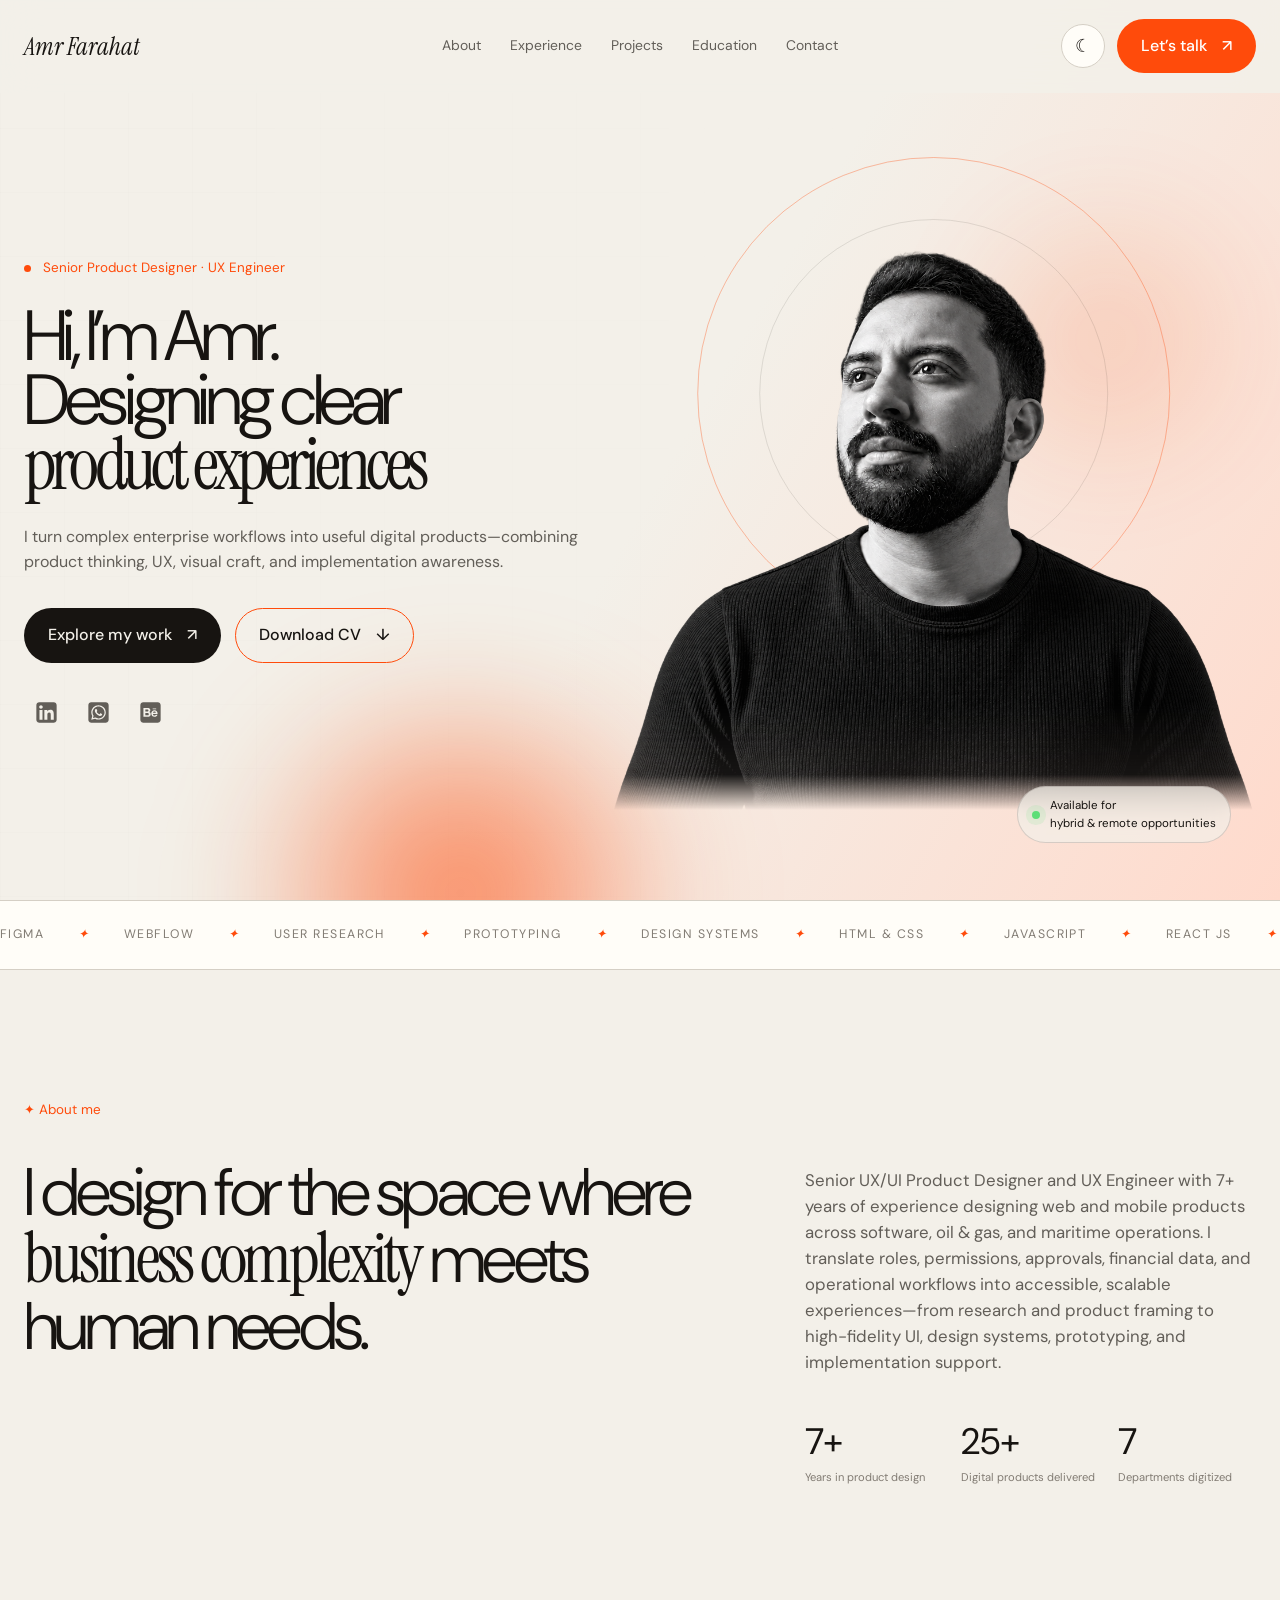
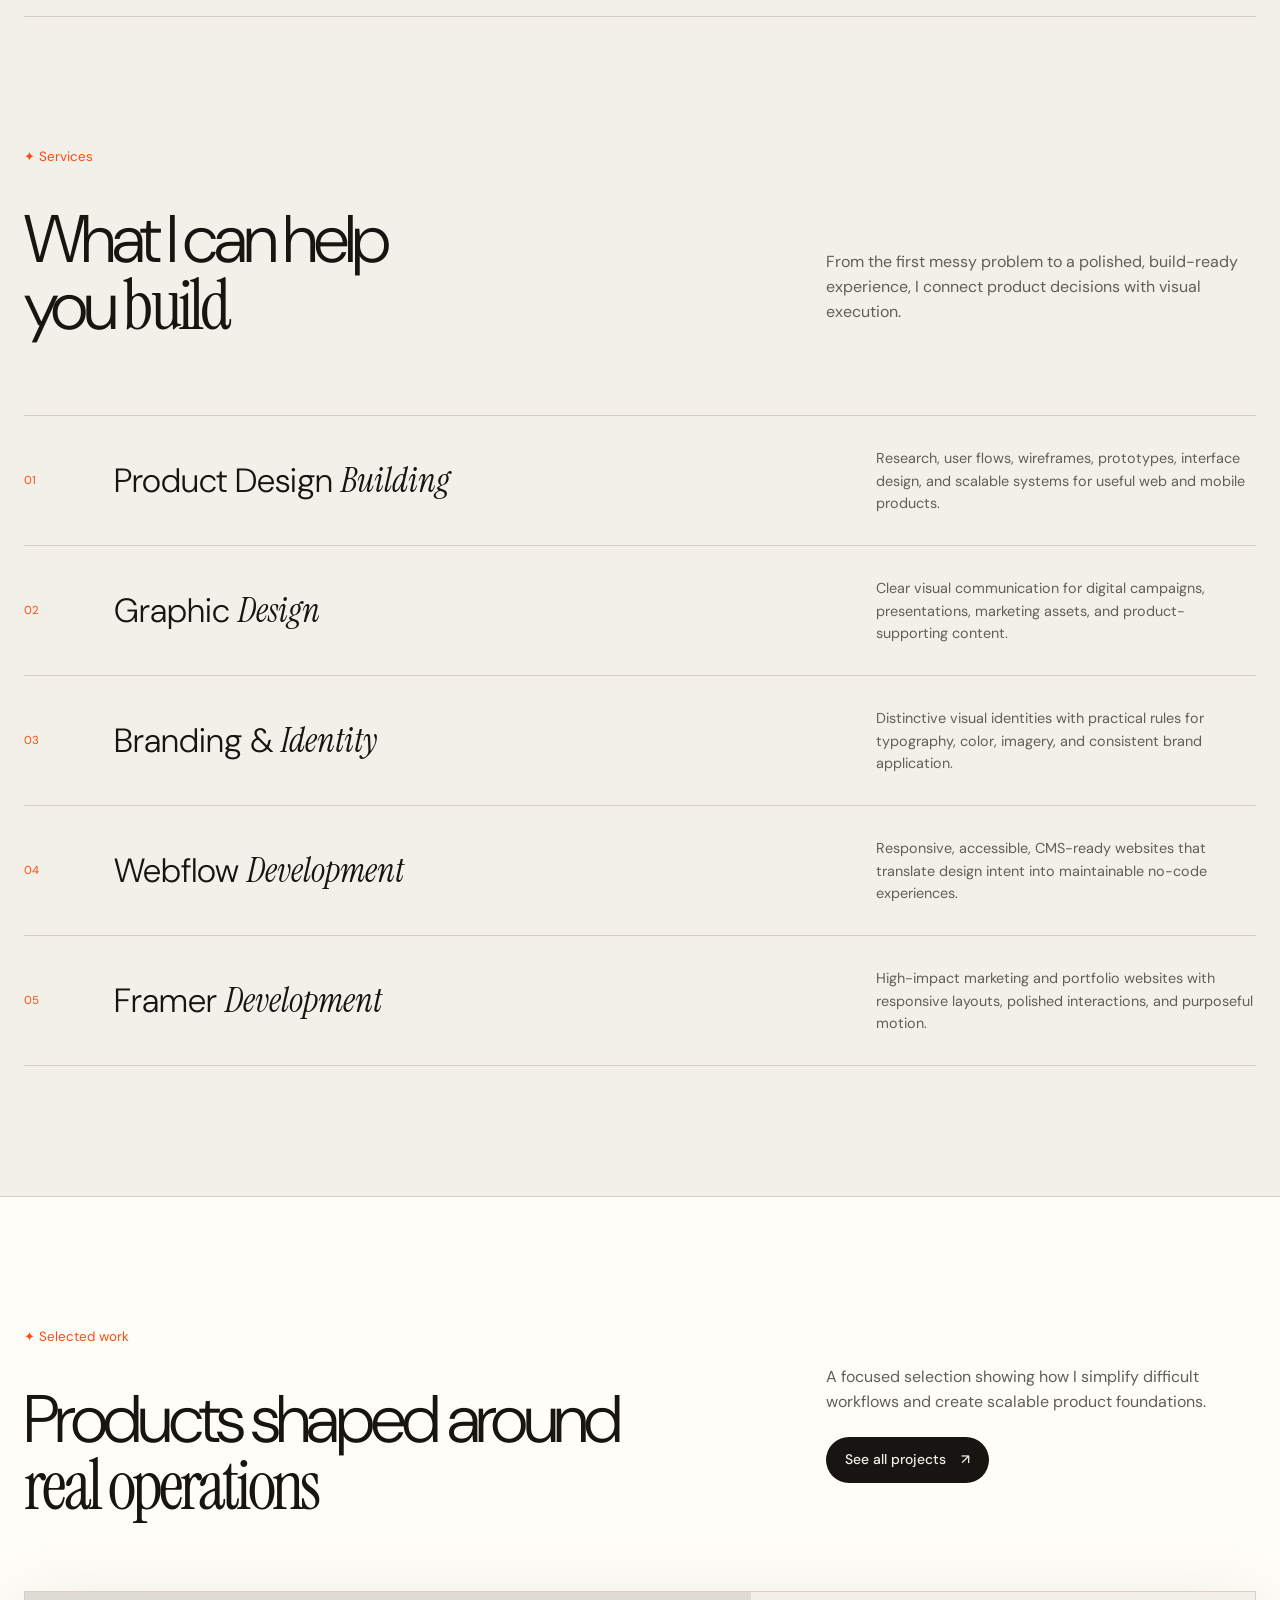
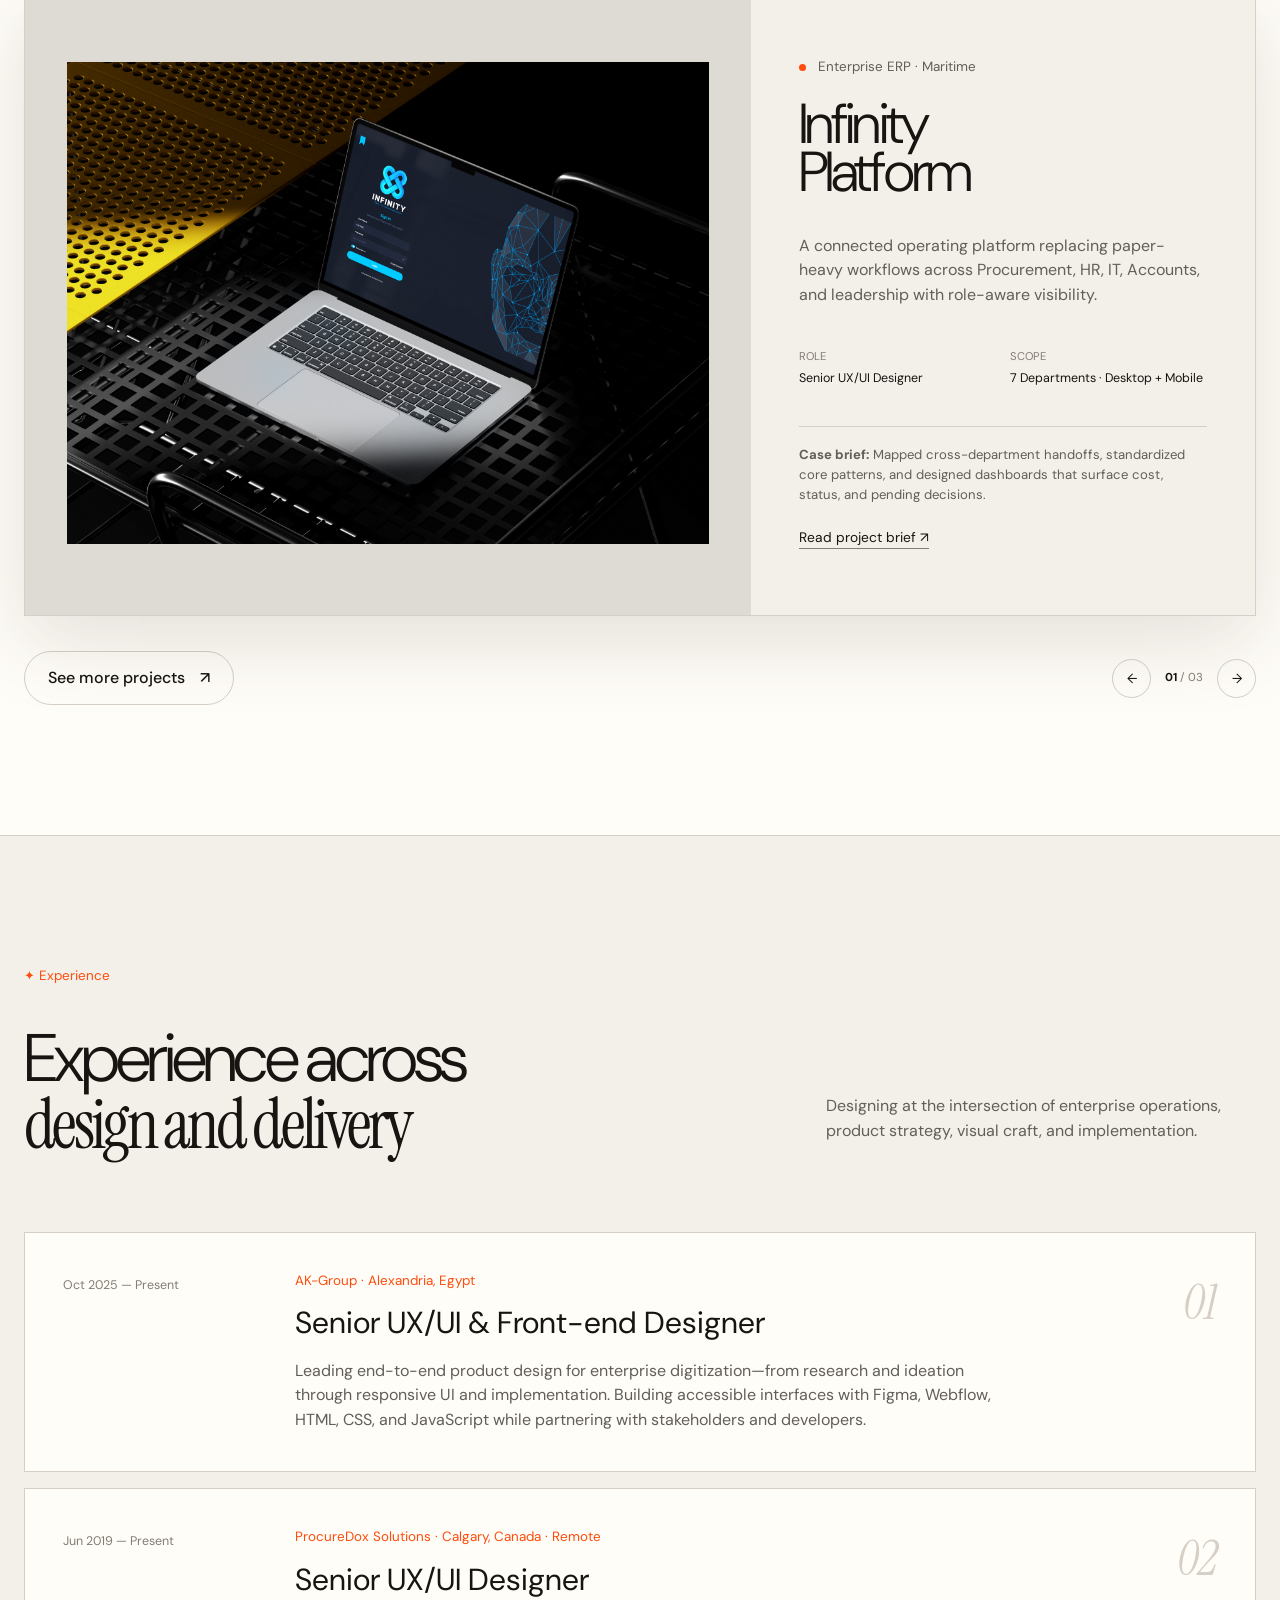
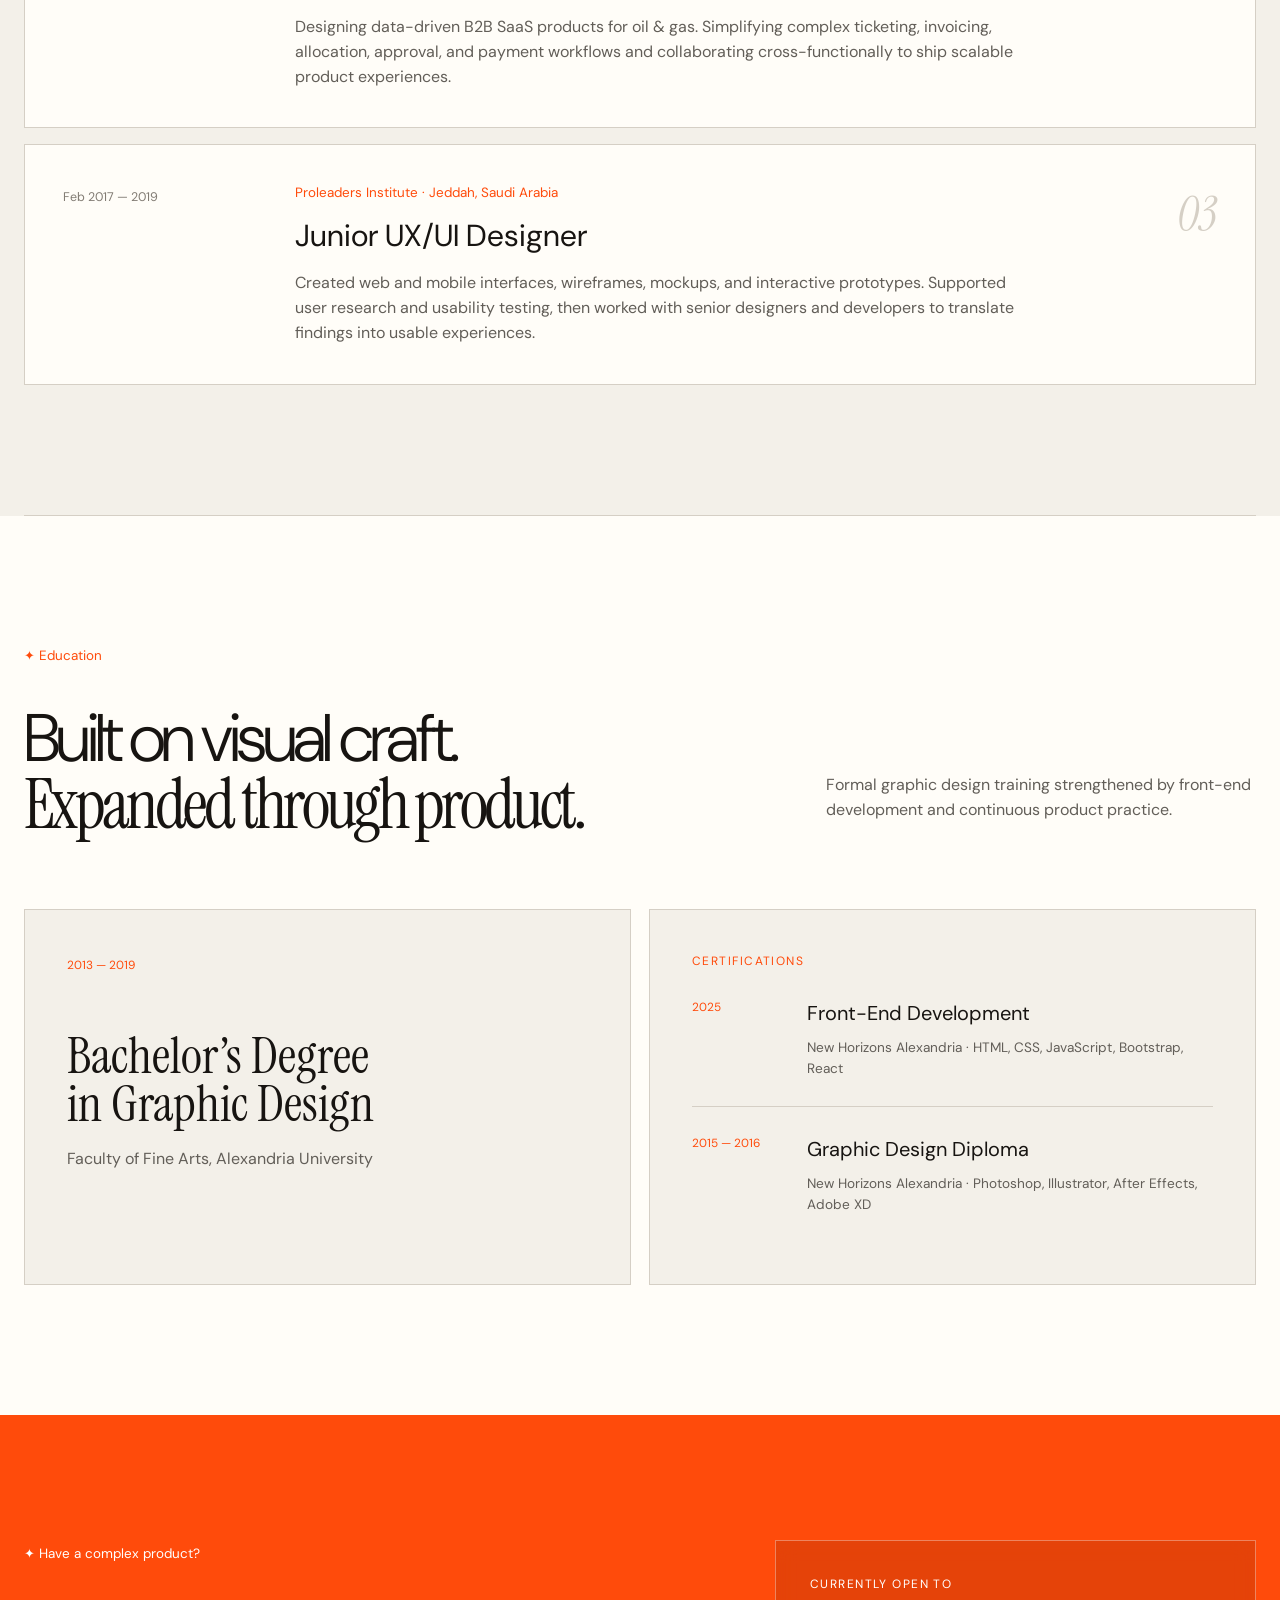
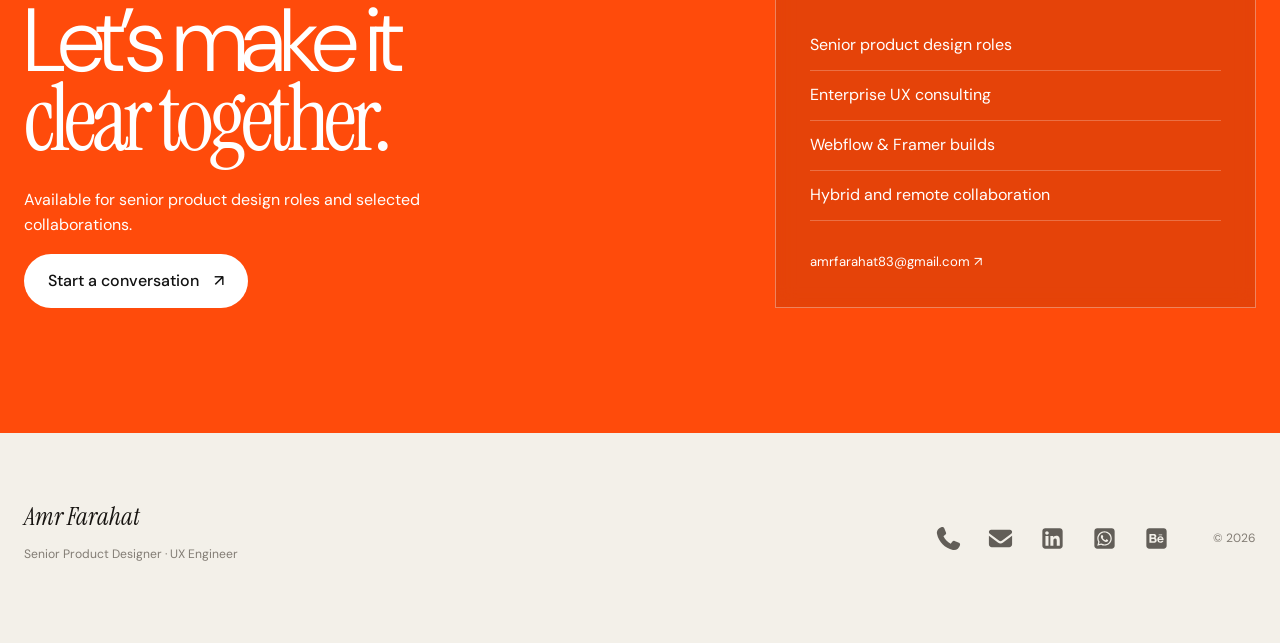
==== index.html @ 9adc4965 "Initial commit" ====
<!doctype html>
<html lang="en" data-theme="dark">
  <head>
    <meta charset="utf-8" />
    <meta name="viewport" content="width=device-width,initial-scale=1" />
    <meta
      name="description"
      content="Amr Farahat — Senior Product Designer and UX Engineer creating clear, scalable enterprise products."
    />
    <meta name="theme-color" content="#070707" />
    <title>Amr Farahat — Senior Product Designer</title>
    <link rel="preconnect" href="https://fonts.googleapis.com" />
    <link rel="preconnect" href="https://fonts.gstatic.com" crossorigin />
    <link
      href="https://fonts.googleapis.com/css2?family=DM+Sans:wght@300;400;500;600&family=Instrument+Serif:ital@0;1&display=swap"
      rel="stylesheet"
    />
    <link
      rel="icon"
      type="image/svg+xml"
      href="data:image/svg+xml,%3Csvg xmlns='http://www.w3.org/2000/svg' viewBox='0 0 64 64'%3E%3Crect width='64' height='64' rx='32' fill='%23ff4b0b'/%3E%3Cpath d='M17 44 28 18h8l11 26h-8l-2-6H27l-2 6Zm12-12h6l-3-8Z' fill='white'/%3E%3C/svg%3E"
    />
    <link rel="stylesheet" href="styles.css" />
    <link rel="stylesheet" href="refinements.css" />
    <script>
      try {
        const t = localStorage.getItem("theme");
        if (t) document.documentElement.dataset.theme = t;
        else if (matchMedia("(prefers-color-scheme: light)").matches)
          document.documentElement.dataset.theme = "light";
      } catch (e) {}
    </script>
    <script src="script.js" defer></script>
  </head>
  <body>
    <a class="skip" href="#main">Skip to content</a>
    <div class="loader" aria-hidden="true"><span>AF</span></div>
    <header class="site-header" data-header>
      <div class="wrap header-inner">
        <a class="wordmark" href="#top" aria-label="Amr Farahat, home"
          >Amr Farahat</a
        >
        <button
          class="menu"
          type="button"
          aria-expanded="false"
          aria-controls="nav"
          data-menu
        >
          Menu
        </button>
        <nav id="nav" class="nav" aria-label="Main navigation">
          <a href="#about">About</a><a href="#experience">Experience</a
          ><a href="#work">Projects</a><a href="#education">Education</a
          ><a href="#contact">Contact</a>
        </nav>
        <div class="header-actions">
          <button
            class="theme-toggle"
            type="button"
            data-theme-toggle
            aria-label="Switch theme"
          >
            <span aria-hidden="true">☼</span></button
          ><a
            class="pill orange header-cta"
            href="mailto:amrfarahat83@gmail.com"
            >Let’s talk <span>↗</span></a
          >
        </div>
      </div>
    </header>
    <main id="main">
      <section class="hero hero-full" id="top">
        <div class="hero-background" aria-hidden="true">
          <span class="orb orb-one"></span><span class="orb orb-two"></span
          ><span class="hero-grid"></span>
        </div>
        <div class="wrap hero-layout">
          <div class="hero-copy reveal" data-hero-copy>
            <p class="label"><i></i> Senior Product Designer · UX Engineer</p>
            <h1>
              Hi, I’m Amr.<br />Designing clear<br /><em
                >product experiences</em
              >
            </h1>
            <p class="intro">
              I turn complex enterprise workflows into useful digital
              products—combining product thinking, UX, visual craft, and
              implementation awareness.
            </p>
            <div class="actions">
              <a class="pill light" href="#work"
                >Explore my work <span>↗</span></a
              ><a class="pill outline" href="assets/Amr-Farahat-CV.pdf" download
                >Download CV <span>↓</span></a
              >
            </div>
            <div class="hero-socials" aria-label="Social links">
              <a
                class="social-link"
                href="https://www.linkedin.com/in/amrfarahatelsheshiny/"
                target="_blank"
                rel="noopener noreferrer"
                aria-label="LinkedIn"
                ><svg
                  class="social-icon"
                  viewBox="0 0 640 640"
                  fill="currentColor"
                  aria-hidden="true"
                  focusable="false"
                >
                  <path
                    d="M160 96C124.7 96 96 124.7 96 160L96 480C96 515.3 124.7 544 160 544L480 544C515.3 544 544 515.3 544 480L544 160C544 124.7 515.3 96 480 96L160 96zM165 266.2L231.5 266.2L231.5 480L165 480L165 266.2zM236.7 198.5C236.7 219.8 219.5 237 198.2 237C176.9 237 159.7 219.8 159.7 198.5C159.7 177.2 176.9 160 198.2 160C219.5 160 236.7 177.2 236.7 198.5zM413.9 480L413.9 376C413.9 351.2 413.4 319.3 379.4 319.3C344.8 319.3 339.5 346.3 339.5 374.2L339.5 480L273.1 480L273.1 266.2L336.8 266.2L336.8 295.4L337.7 295.4C346.6 278.6 368.3 260.9 400.6 260.9C467.8 260.9 480.3 305.2 480.3 362.8L480.3 480L413.9 480z"
                  /></svg></a
              ><a
                class="social-link"
                href="https://wa.me/201007048924"
                target="_blank"
                rel="noopener noreferrer"
                aria-label="WhatsApp"
                ><svg
                  class="social-icon"
                  viewBox="0 0 640 640"
                  fill="currentColor"
                  aria-hidden="true"
                  focusable="false"
                >
                  <path
                    d="M188.1 318.6C188.1 343.5 195.1 367.8 208.3 388.7L211.4 393.7L198.1 442.3L248 429.2L252.8 432.1C273 444.1 296.2 450.5 319.9 450.5L320 450.5C392.6 450.5 453.3 391.4 453.3 318.7C453.3 283.5 438.1 250.4 413.2 225.5C388.2 200.5 355.2 186.8 320 186.8C247.3 186.8 188.2 245.9 188.1 318.6zM370.8 394C358.2 395.9 348.4 394.9 323.3 384.1C286.5 368.2 261.5 332.6 256.4 325.4C256 324.8 255.7 324.5 255.6 324.3C253.6 321.7 239.4 302.8 239.4 283.3C239.4 264.9 248.4 255.4 252.6 251C252.9 250.7 253.1 250.5 253.3 250.2C256.9 246.2 261.2 245.2 263.9 245.2C266.5 245.2 269.2 245.2 271.5 245.3L272.3 245.3C274.6 245.3 277.5 245.3 280.4 252.1C281.6 255 283.4 259.4 285.3 263.9C288.6 271.9 292 280.2 292.6 281.5C293.6 283.5 294.3 285.8 292.9 288.4C289.5 295.2 286 298.8 283.6 301.4C280.5 304.6 279.1 306.1 281.3 310C296.6 336.3 311.9 345.4 335.2 357.1C339.2 359.1 341.5 358.8 343.8 356.1C346.1 353.5 353.7 344.5 356.3 340.6C358.9 336.6 361.6 337.3 365.2 338.6C368.8 339.9 388.3 349.5 392.3 351.5C393.1 351.9 393.8 352.2 394.4 352.5C397.2 353.9 399.1 354.8 399.9 356.1C400.8 358 400.8 366 397.5 375.2C394.2 384.5 378.4 392.9 370.8 394zM544 160C544 124.7 515.3 96 480 96L160 96C124.7 96 96 124.7 96 160L96 480C96 515.3 124.7 544 160 544L480 544C515.3 544 544 515.3 544 480L544 160zM244.1 457.9L160 480L182.5 397.8C168.6 373.8 161.3 346.5 161.3 318.5C161.4 231.1 232.5 160 319.9 160C362.3 160 402.1 176.5 432.1 206.5C462 236.5 480 276.3 480 318.7C480 406.1 407.3 477.2 319.9 477.2C293.3 477.2 267.2 470.5 244.1 457.9z"
                  /></svg></a
              ><a
                class="social-link"
                href="https://www.behance.net/Amr_farahat"
                target="_blank"
                rel="noopener noreferrer"
                aria-label="Behance"
                ><svg
                  class="social-icon"
                  viewBox="0 0 640 640"
                  fill="currentColor"
                  aria-hidden="true"
                  focusable="false"
                >
                  <path
                    d="M251.3 382.4C268.5 382.4 282.5 376.3 282.5 357C282.5 337.3 270.8 329.6 252.2 329.5L206.2 329.5L206.2 382.4L251.3 382.4zM245.9 252.8L206.3 252.8L206.3 297.6L249 297.6C264.1 297.6 274.8 291 274.8 274.7C274.8 257 261.1 252.8 245.9 252.8zM375.4 327.6L437.6 327.6C435.9 309.1 426.3 297.9 407.1 297.9C388.8 297.9 376.6 309.3 375.4 327.6zM480 96L160 96C124.7 96 96 124.7 96 160L96 480C96 515.3 124.7 544 160 544L480 544C515.3 544 544 515.3 544 480L544 160C544 124.7 515.3 96 480 96zM445.5 249L367.7 249L367.7 230.1L445.5 230.1L445.5 249zM289.7 307.7C313.3 314.4 324.7 335.2 324.7 359.3C324.7 398.3 292 415 257.1 415.2L164 415.2L164 223.2L254.5 223.2C287.4 223.2 315.9 232.5 315.9 270.7C315.9 290 306.9 299.5 289.7 307.7zM408.4 269.1C451.9 269.1 476 303.4 476 344.5C476 346.1 475.9 347.8 475.8 349.5C475.8 350.3 475.7 351 475.7 351.7L375.5 351.7C375.5 373.9 387.2 387 409.6 387C421.2 387 436.1 380.8 439.8 368.9L473.5 368.9C463.1 400.8 441.6 415.7 408.4 415.7C364.6 415.7 337.3 386 337.3 342.7C337.3 300.9 366 269.1 408.4 269.1z"
                  /></svg
              ></a>
            </div>
          </div>
          <div class="portrait reveal" data-hero-portrait>
            <span class="portrait-ring" aria-hidden="true"></span
            ><img
              src="assets/amr-hero-cutout.png"
              alt="Amr Farahat, Senior Product Designer"
            />
            <div class="availability">
              <i></i
              ><span>Available for<br />hybrid &amp; remote opportunities</span>
            </div>
          </div>
        </div>
      </section>
      <div class="marquee" aria-label="Selected skills and tools">
        <div class="marquee-track">
          <span class="marquee-group"
            >Figma <i>✦</i> Webflow <i>✦</i> User Research <i>✦</i> Prototyping
            <i>✦</i> Design Systems <i>✦</i> HTML &amp; CSS <i>✦</i> JavaScript
            <i>✦</i> React JS <i>✦</i> Accessibility <i>✦</i></span
          >
          <span class="marquee-group" aria-hidden="true"
            >Figma <i>✦</i> Webflow <i>✦</i> User Research <i>✦</i> Prototyping
            <i>✦</i> Design Systems <i>✦</i> HTML &amp; CSS <i>✦</i> JavaScript
            <i>✦</i> React <i>✦</i> Accessibility <i>✦</i></span
          >
          <span class="marquee-group" aria-hidden="true"
            >bootstrap <i>✦</i> Framer <i>✦</i> Photoshop <i>✦</i> Adobe XD
            <i>✦</i> Branding <i>✦</i> Social Media &amp; After Effects
            <i>✦</i></span
          >
        </div>
      </div>
      <section class="about wrap section" id="about">
        <p class="section-tag">✦ About me</p>
        <div class="about-grid reveal">
          <h2>
            I design for the space where <em>business complexity</em> meets
            human needs.
          </h2>
          <div class="about-body">
            <p>
              Senior UX/UI Product Designer and UX Engineer with 7+ years of
              experience designing web and mobile products across software, oil
              &amp; gas, and maritime operations. I translate roles,
              permissions, approvals, financial data, and operational workflows
              into accessible, scalable experiences—from research and product
              framing to high-fidelity UI, design systems, prototyping, and
              implementation support.
            </p>
            <div class="metrics" data-counters>
              <div>
                <strong data-counter="7" data-suffix="+">0</strong
                ><span>Years in product design</span>
              </div>
              <div>
                <strong data-counter="25" data-suffix="+">0</strong
                ><span>Digital products delivered</span>
              </div>
              <div>
                <strong data-counter="7">0</strong
                ><span>Departments digitized</span>
              </div>
            </div>
          </div>
        </div>
      </section>
      <section class="services wrap section" id="services">
        <div class="section-title reveal">
          <div>
            <p class="section-tag">✦ Services</p>
            <h2>What I can help<br />you <em>build</em></h2>
          </div>
          <p>
            From the first messy problem to a polished, build-ready experience,
            I connect product decisions with visual execution.
          </p>
        </div>
        <div class="services-list">
          <article class="reveal">
            <span>01</span>
            <h3>Product Design <em>Building</em></h3>
            <p>
              Research, user flows, wireframes, prototypes, interface design,
              and scalable systems for useful web and mobile products.
            </p>
          </article>
          <article class="reveal">
            <span>02</span>
            <h3>Graphic <em>Design</em></h3>
            <p>
              Clear visual communication for digital campaigns, presentations,
              marketing assets, and product-supporting content.
            </p>
          </article>
          <article class="reveal">
            <span>03</span>
            <h3>Branding &amp; <em>Identity</em></h3>
            <p>
              Distinctive visual identities with practical rules for typography,
              color, imagery, and consistent brand application.
            </p>
          </article>
          <article class="reveal">
            <span>04</span>
            <h3>Webflow <em>Development</em></h3>
            <p>
              Responsive, accessible, CMS-ready websites that translate design
              intent into maintainable no-code experiences.
            </p>
          </article>
          <article class="reveal">
            <span>05</span>
            <h3>Framer <em>Development</em></h3>
            <p>
              High-impact marketing and portfolio websites with responsive
              layouts, polished interactions, and purposeful motion.
            </p>
          </article>
        </div>
      </section>
      <section class="work section" id="work">
        <div class="wrap section-title centered reveal">
          <div>
            <p class="section-tag">✦ Selected work</p>
            <h2>Products shaped around<br /><em>real operations</em></h2>
          </div>
          <div class="work-intro">
            <p>
              A focused selection showing how I simplify difficult workflows and
              create scalable product foundations.
            </p>
            <a class="pill light compact" href="projects.html"
              >See all projects <span>↗</span></a
            >
          </div>
        </div>
        <div class="project-stage wrap reveal" data-slider>
          <article class="project-slide active" data-slide>
            <div class="project-shot infinity">
              <img
                src="assets/infinity-hero.png"
                alt="Infinity ERP shown on desktop and mobile"
              />
            </div>
            <div class="project-detail">
              <p class="label"><i></i> Enterprise ERP · Maritime</p>
              <h3>Infinity<br />Platform</h3>
              <p>
                A connected operating platform replacing paper-heavy workflows
                across Procurement, HR, IT, Accounts, and leadership with
                role-aware visibility.
              </p>
              <dl>
                <div>
                  <dt>Role</dt>
                  <dd>Senior UX/UI Designer</dd>
                </div>
                <div>
                  <dt>Scope</dt>
                  <dd>7 Departments · Desktop + Mobile</dd>
                </div>
              </dl>
              <p class="case-brief">
                <b>Case brief:</b> Mapped cross-department handoffs,
                standardized core patterns, and designed dashboards that surface
                cost, status, and pending decisions.
              </p>
              <a href="projects.html#infinity" class="case-link"
                >Read project brief <span>↗</span></a
              >
            </div>
          </article>
          <article class="project-slide" data-slide>
            <div class="project-shot procure">
              <img
                src="assets/procuredox-invoice.png"
                alt="ProcureDox invoice workspace"
              />
            </div>
            <div class="project-detail">
              <p class="label"><i></i> B2B SaaS · Oil &amp; Gas</p>
              <h3>ProcureDox<br />/ PFM</h3>
              <p>
                A data-driven platform that makes field tickets, invoices,
                allocations, approvals, and payments easier to understand and
                act on.
              </p>
              <dl>
                <div>
                  <dt>Role</dt>
                  <dd>Senior UX/UI Designer</dd>
                </div>
                <div>
                  <dt>Focus</dt>
                  <dd>Financial UX · Workflow Design</dd>
                </div>
              </dl>
              <p class="case-brief">
                <b>Case brief:</b> Simplified high-stakes financial workflows by
                exposing source, allocation, status, exceptions, and downstream
                impact at the point of action.
              </p>
              <a href="projects.html#procuredox" class="case-link"
                >Read project brief <span>↗</span></a
              >
            </div>
          </article>
          <article class="project-slide" data-slide>
            <div class="project-shot brnx">
              <img src="assets/brnx-travel.jpg" alt="BRNX Travel interface" />
            </div>
            <div class="project-detail">
              <p class="label"><i></i> Travel Product</p>
              <h3>BRNX<br />Travel</h3>
              <p>
                A trustworthy property discovery and ambassador experience
                connecting booking, messaging, and verification across screen
                sizes.
              </p>
              <dl>
                <div>
                  <dt>Role</dt>
                  <dd>Product / UX Designer</dd>
                </div>
                <div>
                  <dt>Focus</dt>
                  <dd>Responsive Product UI</dd>
                </div>
              </dl>
              <p class="case-brief">
                <b>Case brief:</b> Designed a responsive journey that reduces
                uncertainty across discovery, verification, communication, and
                booking.
              </p>
              <a href="projects.html#brnx" class="case-link"
                >Read project brief <span>↗</span></a
              >
            </div>
          </article>
        </div>
        <div class="wrap work-more">
          <a class="pill outline" href="projects.html"
            >See more projects <span>↗</span></a
          >
          <div class="slider-controls">
            <button type="button" data-prev aria-label="Previous project">
              ←</button
            ><span><b data-current>01</b> / 03</span
            ><button type="button" data-next aria-label="Next project">
              →
            </button>
          </div>
        </div>
      </section>
      <!-- Detailed case-study sections intentionally hidden until full content is ready. -->
      <section
        class="case"
        id="infinity-case"
        hidden
        aria-hidden="true"
      ></section>
      <section
        class="case case-grey"
        id="procuredox-case"
        hidden
        aria-hidden="true"
      ></section>
      <section class="experience wrap section" id="experience">
        <div class="section-title reveal">
          <div>
            <p class="section-tag">✦ Experience</p>
            <h2>Experience across<br /><em>design and delivery</em></h2>
          </div>
          <p>
            Designing at the intersection of enterprise operations, product
            strategy, visual craft, and implementation.
          </p>
        </div>
        <div class="career">
          <article class="career-card reveal">
            <div class="career-date">Oct 2025 — Present</div>
            <div>
              <p class="eyebrow">AK-Group · Alexandria, Egypt</p>
              <h3>Senior UX/UI &amp; Front-end Designer</h3>
              <p>
                Leading end-to-end product design for enterprise
                digitization—from research and ideation through responsive UI
                and implementation. Building accessible interfaces with Figma,
                Webflow, HTML, CSS, and JavaScript while partnering with
                stakeholders and developers.
              </p>
            </div>
            <span class="career-no">01</span>
          </article>
          <article class="career-card reveal">
            <div class="career-date">Jun 2019 — Present</div>
            <div>
              <p class="eyebrow">
                ProcureDox Solutions · Calgary, Canada · Remote
              </p>
              <h3>Senior UX/UI Designer</h3>
              <p>
                Designing data-driven B2B SaaS products for oil &amp; gas.
                Simplifying complex ticketing, invoicing, allocation, approval,
                and payment workflows and collaborating cross-functionally to
                ship scalable product experiences.
              </p>
            </div>
            <span class="career-no">02</span>
          </article>
          <article class="career-card reveal">
            <div class="career-date">Feb 2017 — 2019</div>
            <div>
              <p class="eyebrow">Proleaders Institute · Jeddah, Saudi Arabia</p>
              <h3>Junior UX/UI Designer</h3>
              <p>
                Created web and mobile interfaces, wireframes, mockups, and
                interactive prototypes. Supported user research and usability
                testing, then worked with senior designers and developers to
                translate findings into usable experiences.
              </p>
            </div>
            <span class="career-no">03</span>
          </article>
        </div>
      </section>
      <section class="education section" id="education">
        <div class="wrap">
          <div class="section-title reveal">
            <div>
              <p class="section-tag">✦ Education</p>
              <h2>
                Built on visual craft.<br /><em>Expanded through product.</em>
              </h2>
            </div>
            <p>
              Formal graphic design training strengthened by front-end
              development and continuous product practice.
            </p>
          </div>
          <div class="education-grid">
            <article class="education-primary reveal">
              <span>2013 — 2019</span>
              <h3>Bachelor’s Degree<br />in Graphic Design</h3>
              <p>Faculty of Fine Arts, Alexandria University</p>
            </article>
            <div class="certifications reveal">
              <p class="mini-title">Certifications</p>
              <article>
                <span>2025</span>
                <div>
                  <h3>Front-End Development</h3>
                  <p>
                    New Horizons Alexandria · HTML, CSS, JavaScript, Bootstrap,
                    React
                  </p>
                </div>
              </article>
              <article>
                <span>2015 — 2016</span>
                <div>
                  <h3>Graphic Design Diploma</h3>
                  <p>
                    New Horizons Alexandria · Photoshop, Illustrator, After
                    Effects, Adobe XD
                  </p>
                </div>
              </article>
            </div>
          </div>
        </div>
      </section>
      <section class="contact" id="contact">
        <div class="wrap contact-inner reveal">
          <div class="contact-copy">
            <p class="section-tag">✦ Have a complex product?</p>
            <h2>Let’s make it<br /><em>clear together.</em></h2>
            <p>
              Available for senior product design roles and selected
              collaborations.
            </p>
            <a class="pill light" href="mailto:amrfarahat83@gmail.com"
              >Start a conversation <span>↗</span></a
            >
          </div>
          <aside class="contact-card">
            <p class="mini-title">Currently open to</p>
            <ul>
              <li>Senior product design roles</li>
              <li>Enterprise UX consulting</li>
              <li>Webflow &amp; Framer builds</li>
              <li>Hybrid and remote collaboration</li>
            </ul>
            <a href="mailto:amrfarahat83@gmail.com">amrfarahat83@gmail.com ↗</a>
          </aside>
        </div>
      </section>
    </main>
    <footer class="footer wrap">
      <div>
        <a class="wordmark" href="#top">Amr Farahat</a>
        <p>Senior Product Designer · UX Engineer</p>
      </div>
      <div class="footer-social">
        <a
          class="social-link"
          href="tel:+201007048924"
          aria-label="Call +20 100 704 8924"
          title="Call +20 100 704 8924"
          ><svg
            class="social-icon"
            viewBox="0 0 640 640"
            fill="currentColor"
            aria-hidden="true"
            focusable="false"
          >
            <path
              d="M224.2 89C216.3 70.1 195.7 60.1 176.1 65.4L170.6 66.9C106 84.5 50.8 147.1 66.9 223.3C104 398.3 241.7 536 416.7 573.1C493 589.3 555.5 534 573.1 469.4L574.6 463.9C580 444.2 569.9 423.6 551.1 415.8L453.8 375.3C437.3 368.4 418.2 373.2 406.8 387.1L368.2 434.3C297.9 399.4 241.3 341 208.8 269.3L253 233.3C266.9 222 271.6 202.9 264.8 186.3L224.2 89z"
            /></svg></a
        ><a
          class="social-link"
          href="mailto:amrfarahat83@gmail.com"
          aria-label="Email amrfarahat83@gmail.com"
          title="Email amrfarahat83@gmail.com"
          ><svg
            class="social-icon"
            viewBox="0 0 640 640"
            fill="currentColor"
            aria-hidden="true"
            focusable="false"
          >
            <path
              d="M112 128C85.5 128 64 149.5 64 176C64 191.1 71.1 205.3 83.2 214.4L291.2 370.4C308.3 383.2 331.7 383.2 348.8 370.4L556.8 214.4C568.9 205.3 576 191.1 576 176C576 149.5 554.5 128 528 128L112 128zM64 260L64 448C64 483.3 92.7 512 128 512L512 512C547.3 512 576 483.3 576 448L576 260L377.6 408.8C343.5 434.4 296.5 434.4 262.4 408.8L64 260z"
            /></svg></a
        ><a
          class="social-link"
          href="https://www.linkedin.com/in/amrfarahatelsheshiny/"
          target="_blank"
          rel="noopener noreferrer"
          aria-label="LinkedIn"
          ><svg
            class="social-icon"
            viewBox="0 0 640 640"
            fill="currentColor"
            aria-hidden="true"
            focusable="false"
          >
            <path
              d="M160 96C124.7 96 96 124.7 96 160L96 480C96 515.3 124.7 544 160 544L480 544C515.3 544 544 515.3 544 480L544 160C544 124.7 515.3 96 480 96L160 96zM165 266.2L231.5 266.2L231.5 480L165 480L165 266.2zM236.7 198.5C236.7 219.8 219.5 237 198.2 237C176.9 237 159.7 219.8 159.7 198.5C159.7 177.2 176.9 160 198.2 160C219.5 160 236.7 177.2 236.7 198.5zM413.9 480L413.9 376C413.9 351.2 413.4 319.3 379.4 319.3C344.8 319.3 339.5 346.3 339.5 374.2L339.5 480L273.1 480L273.1 266.2L336.8 266.2L336.8 295.4L337.7 295.4C346.6 278.6 368.3 260.9 400.6 260.9C467.8 260.9 480.3 305.2 480.3 362.8L480.3 480L413.9 480z"
            /></svg></a
        ><a
          class="social-link"
          href="https://wa.me/201007048924"
          target="_blank"
          rel="noopener noreferrer"
          aria-label="WhatsApp"
          ><svg
            class="social-icon"
            viewBox="0 0 640 640"
            fill="currentColor"
            aria-hidden="true"
            focusable="false"
          >
            <path
              d="M188.1 318.6C188.1 343.5 195.1 367.8 208.3 388.7L211.4 393.7L198.1 442.3L248 429.2L252.8 432.1C273 444.1 296.2 450.5 319.9 450.5L320 450.5C392.6 450.5 453.3 391.4 453.3 318.7C453.3 283.5 438.1 250.4 413.2 225.5C388.2 200.5 355.2 186.8 320 186.8C247.3 186.8 188.2 245.9 188.1 318.6zM370.8 394C358.2 395.9 348.4 394.9 323.3 384.1C286.5 368.2 261.5 332.6 256.4 325.4C256 324.8 255.7 324.5 255.6 324.3C253.6 321.7 239.4 302.8 239.4 283.3C239.4 264.9 248.4 255.4 252.6 251C252.9 250.7 253.1 250.5 253.3 250.2C256.9 246.2 261.2 245.2 263.9 245.2C266.5 245.2 269.2 245.2 271.5 245.3L272.3 245.3C274.6 245.3 277.5 245.3 280.4 252.1C281.6 255 283.4 259.4 285.3 263.9C288.6 271.9 292 280.2 292.6 281.5C293.6 283.5 294.3 285.8 292.9 288.4C289.5 295.2 286 298.8 283.6 301.4C280.5 304.6 279.1 306.1 281.3 310C296.6 336.3 311.9 345.4 335.2 357.1C339.2 359.1 341.5 358.8 343.8 356.1C346.1 353.5 353.7 344.5 356.3 340.6C358.9 336.6 361.6 337.3 365.2 338.6C368.8 339.9 388.3 349.5 392.3 351.5C393.1 351.9 393.8 352.2 394.4 352.5C397.2 353.9 399.1 354.8 399.9 356.1C400.8 358 400.8 366 397.5 375.2C394.2 384.5 378.4 392.9 370.8 394zM544 160C544 124.7 515.3 96 480 96L160 96C124.7 96 96 124.7 96 160L96 480C96 515.3 124.7 544 160 544L480 544C515.3 544 544 515.3 544 480L544 160zM244.1 457.9L160 480L182.5 397.8C168.6 373.8 161.3 346.5 161.3 318.5C161.4 231.1 232.5 160 319.9 160C362.3 160 402.1 176.5 432.1 206.5C462 236.5 480 276.3 480 318.7C480 406.1 407.3 477.2 319.9 477.2C293.3 477.2 267.2 470.5 244.1 457.9z"
            /></svg></a
        ><a
          class="social-link"
          href="https://www.behance.net/Amr_farahat"
          target="_blank"
          rel="noopener noreferrer"
          aria-label="Behance"
          ><svg
            class="social-icon"
            viewBox="0 0 640 640"
            fill="currentColor"
            aria-hidden="true"
            focusable="false"
          >
            <path
              d="M251.3 382.4C268.5 382.4 282.5 376.3 282.5 357C282.5 337.3 270.8 329.6 252.2 329.5L206.2 329.5L206.2 382.4L251.3 382.4zM245.9 252.8L206.3 252.8L206.3 297.6L249 297.6C264.1 297.6 274.8 291 274.8 274.7C274.8 257 261.1 252.8 245.9 252.8zM375.4 327.6L437.6 327.6C435.9 309.1 426.3 297.9 407.1 297.9C388.8 297.9 376.6 309.3 375.4 327.6zM480 96L160 96C124.7 96 96 124.7 96 160L96 480C96 515.3 124.7 544 160 544L480 544C515.3 544 544 515.3 544 480L544 160C544 124.7 515.3 96 480 96zM445.5 249L367.7 249L367.7 230.1L445.5 230.1L445.5 249zM289.7 307.7C313.3 314.4 324.7 335.2 324.7 359.3C324.7 398.3 292 415 257.1 415.2L164 415.2L164 223.2L254.5 223.2C287.4 223.2 315.9 232.5 315.9 270.7C315.9 290 306.9 299.5 289.7 307.7zM408.4 269.1C451.9 269.1 476 303.4 476 344.5C476 346.1 475.9 347.8 475.8 349.5C475.8 350.3 475.7 351 475.7 351.7L375.5 351.7C375.5 373.9 387.2 387 409.6 387C421.2 387 436.1 380.8 439.8 368.9L473.5 368.9C463.1 400.8 441.6 415.7 408.4 415.7C364.6 415.7 337.3 386 337.3 342.7C337.3 300.9 366 269.1 408.4 269.1z"
            /></svg
        ></a>
      </div>
      <span>© <span data-year></span></span>
    </footer>
  </body>
</html>
---- styles.css ----
:root {
  --bg: #070707;
  --surface: #101010;
  --surface-2: #171717;
  --text: #f5f4f1;
  --muted: #a09f9a;
  --soft: #7b7a76;
  --line: #292929;
  --orange: #ff4b0b;
  --orange-soft: #321207;
  --header: rgba(7, 7, 7, 0.82);
  --shadow: 0 28px 90px rgba(0, 0, 0, 0.35);
  --serif: "Instrument Serif", Georgia, serif;
  --sans: "DM Sans", Arial, sans-serif;
  color-scheme: dark;
}
html[data-theme="light"] {
  --bg: #f3f0e9;
  --surface: #fffdf8;
  --surface-2: #e8e3da;
  --text: #171411;
  --muted: #625e58;
  --soft: #827c74;
  --line: #d5cfc5;
  --orange-soft: #ffdacc;
  --header: rgba(243, 240, 233, 0.86);
  --shadow: 0 25px 75px rgba(61, 45, 33, 0.14);
  color-scheme: light;
}
* {
  box-sizing: border-box;
}
html {
  scroll-behavior: smooth;
  scroll-padding-top: 100px;
}
body {
  margin: 0;
  background: var(--bg);
  color: var(--text);
  font: 16px/1.55 var(--sans);
  transition:
    background 0.35s,
    color 0.35s;
}
body,
button,
a {
  font-family: var(--sans);
}
img {
  display: block;
  width: 100%;
}
a {
  color: inherit;
}
.wrap {
  width: min(1440px, calc(100% - 48px));
  margin-inline: auto;
}
[hidden] {
  display: none !important;
}
.skip {
  position: fixed;
  left: 16px;
  top: -60px;
  z-index: 200;
  background: var(--text);
  color: var(--bg);
  padding: 10px;
}
.skip:focus {
  top: 16px;
}
.loader {
  position: fixed;
  inset: 0;
  z-index: 199;
  display: grid;
  place-items: center;
  background: var(--orange);
  color: #fff;
  pointer-events: none;
  animation: loaderOut 0.65s 0.7s forwards;
}
.loader span {
  font: italic 4rem var(--serif);
}
@keyframes loaderOut {
  to {
    opacity: 0;
    visibility: hidden;
    transform: translateY(-100%);
  }
}
.site-header {
  position: fixed;
  inset: 0 0 auto;
  z-index: 100;
  border-bottom: 1px solid transparent;
  background: var(--header);
  backdrop-filter: blur(18px);
  transition:
    transform 0.35s ease,
    border-color 0.25s;
}
.site-header.scrolled {
  border-color: var(--line);
}
.site-header.nav-hidden {
  transform: translateY(-110%);
}
.header-inner {
  height: 92px;
  display: grid;
  grid-template-columns: 1fr auto 1fr;
  align-items: center;
  gap: 28px;
}
.wordmark {
  font: italic 1.55rem var(--serif);
  text-decoration: none;
  white-space: nowrap;
}
.nav {
  display: flex;
  gap: 29px;
}
.nav a,
.hero-socials a,
.footer a {
  text-decoration: none;
  transition: color 0.2s;
}
.nav a {
  color: var(--muted);
  font-size: 0.87rem;
}
.nav a:hover,
.nav a:focus-visible,
.hero-socials a:hover,
.footer a:hover {
  color: var(--orange);
}
.header-actions {
  justify-self: end;
  display: flex;
  align-items: center;
  gap: 12px;
}
.theme-toggle,
.menu,
.slider-controls button {
  border: 1px solid var(--line);
  background: var(--surface);
  color: var(--text);
  cursor: pointer;
}
.theme-toggle {
  width: 44px;
  height: 44px;
  border-radius: 50%;
  font-size: 1.1rem;
  transition: 0.2s;
}
.theme-toggle:hover {
  border-color: var(--orange);
  color: var(--orange);
  transform: rotate(14deg);
}
.menu {
  display: none;
  padding: 10px 14px;
  border-radius: 99px;
}
.pill {
  display: inline-flex;
  align-items: center;
  justify-content: center;
  gap: 15px;
  padding: 14px 23px;
  border: 1px solid transparent;
  border-radius: 999px;
  text-decoration: none;
  font-weight: 500;
  transition:
    color 0.25s,
    background 0.25s,
    border-color 0.25s,
    transform 0.25s;
}
.pill:hover {
  transform: translateY(-2px);
}
.pill.orange {
  background: var(--orange);
  color: #fff;
}
.pill.orange:hover {
  background: var(--text);
  color: var(--bg);
}
.pill.light {
  background: var(--text);
  color: var(--bg);
}
.pill.light:hover {
  background: var(--orange);
  color: #fff;
}
.pill.outline {
  border-color: var(--line);
  background: transparent;
  color: var(--text);
}
.pill.outline:hover {
  border-color: var(--orange);
  background: var(--orange);
  color: #fff;
}
.pill.compact {
  padding: 11px 18px;
  font-size: 0.87rem;
}
.hero-full {
  --copy-y: 0px;
  --copy-opacity: 1;
  --portrait-y: 0px;
  --portrait-scale: 1;
  position: relative;
  min-height: 100svh;
  padding-top: 92px;
  overflow: hidden;
  isolation: isolate;
}
.hero-background {
  position: absolute;
  inset: 0;
  z-index: -2;
  background: linear-gradient(
    120deg,
    var(--bg) 0%,
    var(--bg) 52%,
    var(--orange-soft) 100%
  );
}
.hero-grid {
  position: absolute;
  inset: 0;
  opacity: 0.2;
  background-image:
    linear-gradient(
      color-mix(in srgb, var(--text) 5%, transparent) 1px,
      transparent 1px
    ),
    linear-gradient(
      90deg,
      color-mix(in srgb, var(--text) 5%, transparent) 1px,
      transparent 1px
    );
  background-size: 64px 64px;
  mask-image: linear-gradient(to right, #000, transparent 80%);
}
.orb {
  position: absolute;
  border-radius: 50%;
  filter: blur(55px);
  background: radial-gradient(circle, rgba(255, 75, 11, 0.7), transparent 68%);
}
.orb-one {
  width: 44vw;
  height: 32vw;
  left: 14%;
  bottom: -22%;
  transform: translate3d(var(--orb-one-x, 0), var(--orb-one-y, 0), 0);
}
.orb-two {
  width: 27vw;
  height: 25vw;
  right: 0;
  top: 20%;
  opacity: 0.3;
  transform: translate3d(var(--orb-two-x, 0), var(--orb-two-y, 0), 0);
}
.hero-layout {
  min-height: calc(100svh - 92px);
  display: grid;
  grid-template-columns: minmax(0, 0.93fr) minmax(460px, 1.07fr);
  align-items: center;
  gap: 2vw;
}
.hero-copy {
  z-index: 3;
  padding: 5vh 0;
  will-change: transform, opacity;
}
.hero-copy.visible {
  transform: translate3d(0, var(--copy-y), 0);
  opacity: var(--copy-opacity);
}
.label,
.section-tag,
.eyebrow {
  color: var(--orange);
  font-size: 0.84rem;
  margin: 0;
}
.label i {
  display: inline-block;
  width: 7px;
  height: 7px;
  margin-right: 8px;
  border-radius: 50%;
  background: var(--orange);
}
.hero h1 {
  max-width: 760px;
  margin: 25px 0 27px;
  font-size: clamp(3.6rem, 5.55vw, 6.15rem);
  font-weight: 300;
  line-height: 0.91;
  letter-spacing: -0.067em;
}
.hero h1 em,
.section h2 em,
.contact h2 em {
  font: 400 1.03em/0.88 var(--serif);
}
.intro {
  max-width: 600px;
  color: var(--muted);
  font-size: clamp(1rem, 1.05vw, 1.12rem);
}
.actions {
  display: flex;
  gap: 14px;
  margin-top: 34px;
}
.hero-socials {
  display: flex;
  gap: 25px;
  margin-top: 27px;
  color: var(--soft);
  font-size: 0.8rem;
}
.portrait {
  height: calc(100svh - 92px);
  position: relative;
  align-self: end;
  will-change: transform;
}
.portrait.visible {
  transform: translate3d(0, var(--portrait-y), 0) scale(var(--portrait-scale));
}
.portrait img {
  height: 100%;
  object-fit: contain;
  object-position: center bottom;
  position: relative;
  z-index: 2;
  filter: contrast(1.04);
  mask-image: linear-gradient(
    to bottom,
    #000 82%,
    rgba(0, 0, 0, 0.9) 92%,
    transparent 100%
  );
}
.portrait-ring {
  position: absolute;
  width: min(37vw, 560px);
  aspect-ratio: 1;
  border: 1px solid color-mix(in srgb, var(--orange) 34%, transparent);
  border-radius: 50%;
  right: 3%;
  top: 15%;
  z-index: 0;
}
.portrait-ring::after {
  content: "";
  position: absolute;
  inset: 13%;
  border: 1px solid color-mix(in srgb, var(--text) 10%, transparent);
  border-radius: 50%;
}
.availability {
  position: absolute;
  right: 4%;
  bottom: 7%;
  z-index: 4;
  display: flex;
  align-items: center;
  gap: 10px;
  padding: 10px 14px;
  border: 1px solid color-mix(in srgb, var(--text) 14%, transparent);
  border-radius: 99px;
  background: color-mix(in srgb, var(--bg) 70%, transparent);
  backdrop-filter: blur(12px);
  font-size: 0.72rem;
}
.availability i {
  width: 8px;
  height: 8px;
  border-radius: 50%;
  background: #5dde77;
  box-shadow: 0 0 0 6px rgba(93, 222, 119, 0.12);
}
.marquee {
  min-height: 70px;
  display: flex;
  align-items: center;
  border-block: 1px solid var(--line);
  overflow: hidden;
  white-space: nowrap;
  background: var(--surface);
}
.marquee-track {
  display: flex;
  width: max-content;
  animation: marqueeLoop 34s linear infinite;
  will-change: transform;
}
.marquee-group {
  display: flex;
  align-items: center;
  flex: none;
  padding-right: 35px;
  color: var(--soft);
  font-size: 0.77rem;
  text-transform: uppercase;
  letter-spacing: 0.12em;
}
.marquee i {
  color: var(--orange);
  margin: 0 34px;
}
@keyframes marqueeLoop {
  to {
    transform: translate3d(-50%, 0, 0);
  }
}
.section {
  padding: 130px 0;
}
.section-tag {
  margin-bottom: 38px;
}
.about-grid {
  display: grid;
  grid-template-columns: 1.2fr 0.8fr;
  gap: 105px;
}
.about h2,
.section-title h2 {
  font-size: clamp(3rem, 5.25vw, 5.2rem);
  font-weight: 300;
  line-height: 1;
  letter-spacing: -0.055em;
  margin: 0;
}
.about-body {
  color: var(--muted);
  padding-top: 8px;
}
.about-body > p {
  font-size: 1.05rem;
  margin-top: 0;
}
.metrics {
  display: grid;
  grid-template-columns: repeat(3, 1fr);
  gap: 18px;
  margin-top: 48px;
}
.metrics div {
  display: flex;
  flex-direction: column;
}
.metrics strong {
  color: var(--text);
  font-size: 2.3rem;
  font-weight: 400;
  line-height: 1;
}
.metrics span {
  margin-top: 9px;
  color: var(--soft);
  font-size: 0.7rem;
}
.services {
  border-top: 1px solid var(--line);
}
.section-title {
  display: flex;
  align-items: end;
  justify-content: space-between;
  gap: 70px;
}
.section-title > p,
.work-intro {
  max-width: 430px;
  color: var(--muted);
}
.services-list {
  margin-top: 75px;
  border-top: 1px solid var(--line);
}
.services-list article {
  display: grid;
  grid-template-columns: 70px 1fr 380px;
  align-items: center;
  gap: 20px;
  padding: 31px 0;
  border-bottom: 1px solid var(--line);
  transition:
    padding 0.25s,
    background 0.25s;
}
.services-list article:hover {
  padding-inline: 18px;
  background: var(--surface);
}
.services-list article > span {
  color: var(--orange);
  font-size: 0.72rem;
}
.services-list h3 {
  font-size: 2.1rem;
  font-weight: 300;
  margin: 0;
}
.services-list h3 em {
  font-family: var(--serif);
  font-weight: 400;
}
.services-list p {
  color: var(--muted);
  margin: 0;
  font-size: 0.9rem;
}
.work {
  background: var(--surface);
  border-block: 1px solid var(--line);
}
.centered {
  align-items: center;
}
.work-intro p {
  margin: 0 0 22px;
}
.project-stage {
  position: relative;
  min-height: 680px;
  margin-top: 70px;
}
.project-slide {
  display: none;
  grid-template-columns: 1.18fr 0.82fr;
  min-height: 625px;
  background: var(--bg);
  border: 1px solid var(--line);
  box-shadow: var(--shadow);
}
.project-slide.active {
  display: grid;
  animation: slideIn 0.45s ease both;
}
@keyframes slideIn {
  from {
    opacity: 0;
    transform: translateY(12px);
  }
  to {
    opacity: 1;
    transform: none;
  }
}
.project-shot {
  min-width: 0;
  display: grid;
  place-items: center;
  overflow: hidden;
  padding: 42px;
  background: #dedbd4;
}
.project-shot img {
  max-height: 530px;
  object-fit: contain;
}
.project-shot.procure {
  background: #162530;
}
.project-shot.brnx {
  background: #d8d1c2;
}
.project-detail {
  padding: 55px 48px;
  display: flex;
  flex-direction: column;
  justify-content: center;
}
.project-detail h3 {
  margin: 22px 0;
  font-size: clamp(3rem, 4.4vw, 4.7rem);
  font-weight: 300;
  line-height: 0.85;
  letter-spacing: -0.05em;
}
.project-detail > p {
  color: var(--muted);
}
.project-detail dl {
  display: grid;
  grid-template-columns: 1fr 1fr;
  gap: 15px;
  margin: 24px 0;
}
.project-detail dt {
  color: var(--soft);
  font-size: 0.7rem;
  text-transform: uppercase;
}
.project-detail dd {
  margin: 4px 0 0;
  font-size: 0.78rem;
}
.case-brief {
  padding-top: 18px;
  border-top: 1px solid var(--line);
  font-size: 0.82rem;
}
.case-link {
  width: max-content;
  margin-top: 8px;
  color: var(--text);
  text-decoration: none;
  border-bottom: 1px solid var(--soft);
  font-size: 0.86rem;
}
.case-link:hover {
  color: var(--orange);
  border-color: var(--orange);
}
.slider-controls {
  position: absolute;
  right: 28px;
  bottom: 25px;
  display: flex;
  align-items: center;
  gap: 14px;
}
.slider-controls button {
  width: 39px;
  height: 39px;
  border-radius: 50%;
}
.slider-controls button:hover {
  background: var(--orange);
  border-color: var(--orange);
  color: #fff;
}
.slider-controls span {
  font-size: 0.72rem;
  color: var(--soft);
}
.slider-controls b {
  color: var(--text);
}
.work-more {
  display: flex;
  justify-content: center;
  margin-top: 35px;
}
.experience {
  border-bottom: 1px solid var(--line);
}
.career {
  margin-top: 72px;
  display: grid;
  gap: 16px;
}
.career-card {
  position: relative;
  display: grid;
  grid-template-columns: 190px 1fr auto;
  gap: 42px;
  padding: 38px;
  border: 1px solid var(--line);
  background: var(--surface);
  transition:
    transform 0.25s,
    border-color 0.25s;
}
.career-card:hover {
  transform: translateX(8px);
  border-color: var(--orange);
}
.career-date {
  color: var(--soft);
  font-size: 0.78rem;
  padding-top: 5px;
}
.career-card h3 {
  font-size: 1.9rem;
  font-weight: 400;
  margin: 8px 0 12px;
}
.career-card p:last-child {
  max-width: 720px;
  color: var(--muted);
  margin: 0;
}
.career-no {
  font: italic 3rem var(--serif);
  color: var(--line);
}
.education {
  background: var(--surface);
}
.education-grid {
  display: grid;
  grid-template-columns: 1fr 1fr;
  gap: 18px;
  margin-top: 70px;
}
.education-primary,
.certifications {
  border: 1px solid var(--line);
  background: var(--bg);
  padding: 42px;
}
.education-primary > span,
.certifications article > span {
  color: var(--orange);
  font-size: 0.74rem;
}
.education-primary h3 {
  font: 400 clamp(2.5rem, 4vw, 4.2rem)/0.95 var(--serif);
  margin: 55px 0 18px;
}
.education-primary p,
.certifications p {
  color: var(--muted);
}
.mini-title {
  margin: 0;
  color: var(--orange) !important;
  font-size: 0.75rem;
  text-transform: uppercase;
  letter-spacing: 0.12em;
}
.certifications article {
  display: grid;
  grid-template-columns: 95px 1fr;
  gap: 20px;
  padding: 27px 0;
  border-bottom: 1px solid var(--line);
}
.certifications article:last-child {
  border: 0;
}
.certifications h3 {
  font-size: 1.25rem;
  font-weight: 400;
  margin: 0;
}
.certifications article p {
  margin: 8px 0 0;
  font-size: 0.85rem;
}
.contact {
  padding: 125px 0;
  background: var(--orange);
  color: #fff;
}
.contact .section-tag {
  color: #fff;
}
.contact-inner {
  display: grid;
  grid-template-columns: 1.15fr 0.85fr;
  gap: 100px;
  align-items: end;
}
.contact h2 {
  font-size: clamp(4rem, 7vw, 7rem);
  font-weight: 300;
  line-height: 0.85;
  letter-spacing: -0.06em;
  margin: 28px 0;
}
.contact-copy > p:not(.section-tag) {
  max-width: 500px;
}
.contact .pill.light {
  background: #fff;
  color: #111;
}
.contact .pill.light:hover {
  background: #111;
  color: #fff;
}
.contact-card {
  padding: 34px;
  border: 1px solid rgba(255, 255, 255, 0.35);
  background: rgba(0, 0, 0, 0.1);
  backdrop-filter: blur(10px);
}
.contact-card .mini-title {
  color: #fff !important;
}
.contact-card ul {
  list-style: none;
  padding: 0;
  margin: 28px 0;
}
.contact-card li {
  padding: 12px 0;
  border-bottom: 1px solid rgba(255, 255, 255, 0.24);
}
.contact-card a {
  text-decoration: none;
  font-size: 0.82rem;
}
.footer {
  min-height: 210px;
  display: grid;
  grid-template-columns: 1.25fr 1fr 1fr auto;
  align-items: center;
  gap: 35px;
}
.footer p {
  color: var(--soft);
  font-size: 0.76rem;
}
.footer-contact,
.footer-social {
  display: flex;
  flex-direction: column;
  align-items: flex-start;
  gap: 8px;
  font-size: 0.8rem;
}
.footer > span {
  color: var(--soft);
  font-size: 0.75rem;
}
.reveal {
  opacity: 0;
  transform: translateY(26px);
  transition:
    opacity 0.75s ease,
    transform 0.75s ease;
}
.reveal.visible {
  opacity: 1;
  transform: none;
}
@media (max-width: 1000px) {
  .nav {
    gap: 18px;
  }
  .header-cta {
    display: none;
  }
  .hero-layout {
    grid-template-columns: 1fr 0.85fr;
  }
  .hero h1 {
    font-size: clamp(3.35rem, 6.4vw, 5.2rem);
  }
  .about-grid {
    gap: 55px;
  }
  .services-list article {
    grid-template-columns: 55px 1fr 310px;
  }
  .project-detail {
    padding: 42px 30px;
  }
  .contact-inner {
    gap: 50px;
  }
}
@media (max-width: 800px) {
  .wrap {
    width: min(100% - 30px, 1240px);
  }
  .header-inner {
    height: 76px;
    grid-template-columns: 1fr auto auto;
  }
  .menu {
    display: block;
  }
  .nav {
    position: absolute;
    left: 15px;
    right: 15px;
    top: 82px;
    display: none;
    flex-direction: column;
    gap: 0;
    padding: 12px;
    border: 1px solid var(--line);
    background: var(--surface);
    box-shadow: var(--shadow);
  }
  .nav.open {
    display: flex;
  }
  .nav a {
    padding: 13px;
  }
  .header-actions {
    grid-column: 2;
    grid-row: 1;
  }
  .theme-toggle {
    width: 40px;
    height: 40px;
  }
  .menu {
    grid-column: 3;
    grid-row: 1;
  }
  .hero-full {
    padding-top: 76px;
  }
  .hero-layout {
    grid-template-columns: 1fr;
    min-height: auto;
  }
  .hero-copy {
    padding: 70px 0 25px;
  }
  .hero h1 {
    font-size: clamp(3rem, 12vw, 5rem);
  }
  .portrait {
    height: 61svh;
    min-height: 480px;
  }
  .portrait-ring {
    width: 70vw;
    right: 10%;
  }
  .availability {
    right: 2%;
    bottom: 4%;
  }
  .section {
    padding: 90px 0;
  }
  .about-grid,
  .section-title,
  .contact-inner {
    display: grid;
    grid-template-columns: 1fr;
    gap: 42px;
  }
  .metrics {
    margin-top: 35px;
  }
  .services-list article {
    grid-template-columns: 42px 1fr;
  }
  .services-list article p {
    grid-column: 2;
  }
  .project-stage {
    min-height: 0;
  }
  .project-slide {
    grid-template-columns: 1fr;
  }
  .project-shot {
    min-height: 420px;
  }
  .project-detail {
    padding: 38px 26px 88px;
  }
  .career-card {
    grid-template-columns: 1fr;
    gap: 12px;
  }
  .career-no {
    position: absolute;
    right: 25px;
    top: 25px;
  }
  .education-grid {
    grid-template-columns: 1fr;
  }
  .footer {
    grid-template-columns: 1fr 1fr;
    padding: 55px 0;
  }
  .footer > span {
    text-align: right;
  }
}
@media (max-width: 520px) {
  .hero-copy {
    padding-top: 52px;
  }
  .hero h1 {
    font-size: clamp(2.75rem, 13.5vw, 4.2rem);
  }
  .actions {
    align-items: stretch;
    flex-direction: column;
  }
  .actions .pill {
    width: 100%;
  }
  .hero-socials {
    justify-content: space-between;
    gap: 8px;
  }
  .portrait {
    height: 52svh;
    min-height: 410px;
  }
  .availability {
    font-size: 0.63rem;
  }
  .marquee {
    min-height: 61px;
  }
  .about h2,
  .section-title h2 {
    font-size: clamp(2.65rem, 12vw, 4rem);
  }
  .metrics {
    gap: 8px;
  }
  .metrics strong {
    font-size: 1.8rem;
  }
  .metrics span {
    font-size: 0.62rem;
  }
  .services-list h3 {
    font-size: 1.65rem;
  }
  .project-shot {
    min-height: 310px;
    padding: 24px;
  }
  .project-detail h3 {
    font-size: 3rem;
  }
  .career-card,
  .education-primary,
  .certifications {
    padding: 27px;
  }
  .contact {
    padding: 90px 0;
  }
  .contact h2 {
    font-size: 3.8rem;
  }
  .footer {
    grid-template-columns: 1fr;
  }
  .footer > span {
    text-align: left;
  }
}
@media (prefers-reduced-motion: reduce) {
  html {
    scroll-behavior: auto;
  }
  .loader {
    display: none;
  }
  .reveal {
    opacity: 1;
    transform: none;
  }
  .marquee-track {
    animation: none !important;
  }
  .hero-copy.visible,
  .portrait.visible {
    transform: none !important;
    opacity: 1 !important;
  }
}
---- refinements.css ----
/* Secondary page and post-launch refinements. */
.projects-page{padding-top:92px}.projects-hero{padding:120px 0 90px}.projects-hero h1{margin:25px 0;font-size:clamp(4rem,8vw,8rem);font-weight:300;line-height:.83;letter-spacing:-.065em}.projects-hero h1 em,.projects-cta h2 em{font:400 1em var(--serif)}.projects-hero>p:not(.section-tag){max-width:620px;color:var(--muted);font-size:1.08rem}.projects-hero .case-link{display:inline-block;margin-top:30px}.project-library{display:grid;gap:26px;padding-bottom:120px}.library-card{display:grid;grid-template-columns:1fr 1fr;min-height:500px;border:1px solid var(--line);background:var(--surface)}.library-card>div:last-child{display:flex;flex-direction:column;justify-content:center;padding:50px}.library-card h2{font-size:clamp(2.6rem,4vw,4.4rem);font-weight:300;line-height:.95;letter-spacing:-.045em;margin:15px 0 28px}.library-card p{color:var(--muted)}.library-card p b{color:var(--text);font-weight:500}.library-visual{min-height:430px;display:grid;place-items:center;padding:35px;background:#dedbd4;overflow:hidden}.library-visual img{max-height:480px;object-fit:contain}.library-visual.dark-shot{background:#15242e}.library-placeholder{position:relative;display:flex;flex-direction:column;justify-content:space-between;padding:40px;background:var(--orange);color:#fff}.library-placeholder span{font:italic 5rem var(--serif);opacity:.45}.library-placeholder strong{font:400 clamp(2.2rem,4vw,4rem)/.9 var(--serif)}.impact{margin-top:22px;padding-top:20px;border-top:1px solid var(--line);font-size:.83rem}.projects-cta{padding:100px 0 130px;border-top:1px solid var(--line)}.projects-cta h2{font-size:clamp(3rem,6vw,6rem);font-weight:300;line-height:.9;letter-spacing:-.055em;margin:25px 0 40px}@media(max-width:800px){.projects-page{padding-top:76px}.projects-hero{padding:85px 0 65px}.library-card{grid-template-columns:1fr}.library-visual{min-height:330px}.library-card>div:last-child{padding:32px}.library-placeholder{min-height:330px}.project-nav{top:82px}}@media(max-width:520px){.projects-hero h1{font-size:3.8rem}.library-visual{min-height:270px;padding:20px}}

/* Keep the wider portrait centered on the circular accent in the hero. */
.hero-full .portrait img {
  position: absolute;
  left: 50%;
  top: 16%;
  width: min(69vw, 960px);
  max-width: none;
  height: auto;
  transform: translateX(-50%);
  mask-image: linear-gradient(to bottom, #000 82%, rgba(0,0,0,.92) 94%, transparent 100%);
}
.hero-full .portrait-ring {
  left: 50%;
  right: auto;
  top: 8%;
  transform: translateX(-50%);
}
@media (max-width: 800px) {
  .hero-full .portrait img { top: 12%; width: min(165vw, 680px); }
  .hero-full .portrait-ring { top: 8%; }
}

/* The supplied Font Awesome SVG shapes inherit the site colors directly. */
.hero-socials { gap: 8px; flex-wrap: wrap; }
.social-link { width: 44px; height: 44px; display: inline-flex; align-items: center; justify-content: center; flex: none; border-radius: 8px; }
.social-icon {
  width: 29px;
  height: 29px;
  flex: none;
  color: var(--muted);
  transition: color .22s ease, transform .22s ease;
}
.social-link:hover .social-icon,
.social-link:focus-visible .social-icon {
  color: var(--orange);
  transform: translateY(-2px);
}
.hero .actions .pill.outline { border-color: var(--orange); }
.footer-social { flex-direction: row; gap: 8px; }
.footer { grid-template-columns: minmax(0, 1fr) auto auto; }
.footer-social { align-items: center; flex-wrap: nowrap; }
@media (max-width: 700px) {
  .footer { grid-template-columns: 1fr; }
  .footer > span { text-align: left; }
}
@media (max-width: 520px) {
  .hero-socials { gap: 8px; justify-content: flex-start; }
  .hero-socials .social-icon { width: 27px; height: 27px; }
}
.work .project-stage { min-height: 0; }
.work .work-more { justify-content: space-between; align-items: center; gap: 16px; }
.work .work-more .slider-controls { position: static; transform: none; margin-left: auto; }
@media (max-width: 520px) {
  .work .work-more { flex-wrap: wrap; }
}
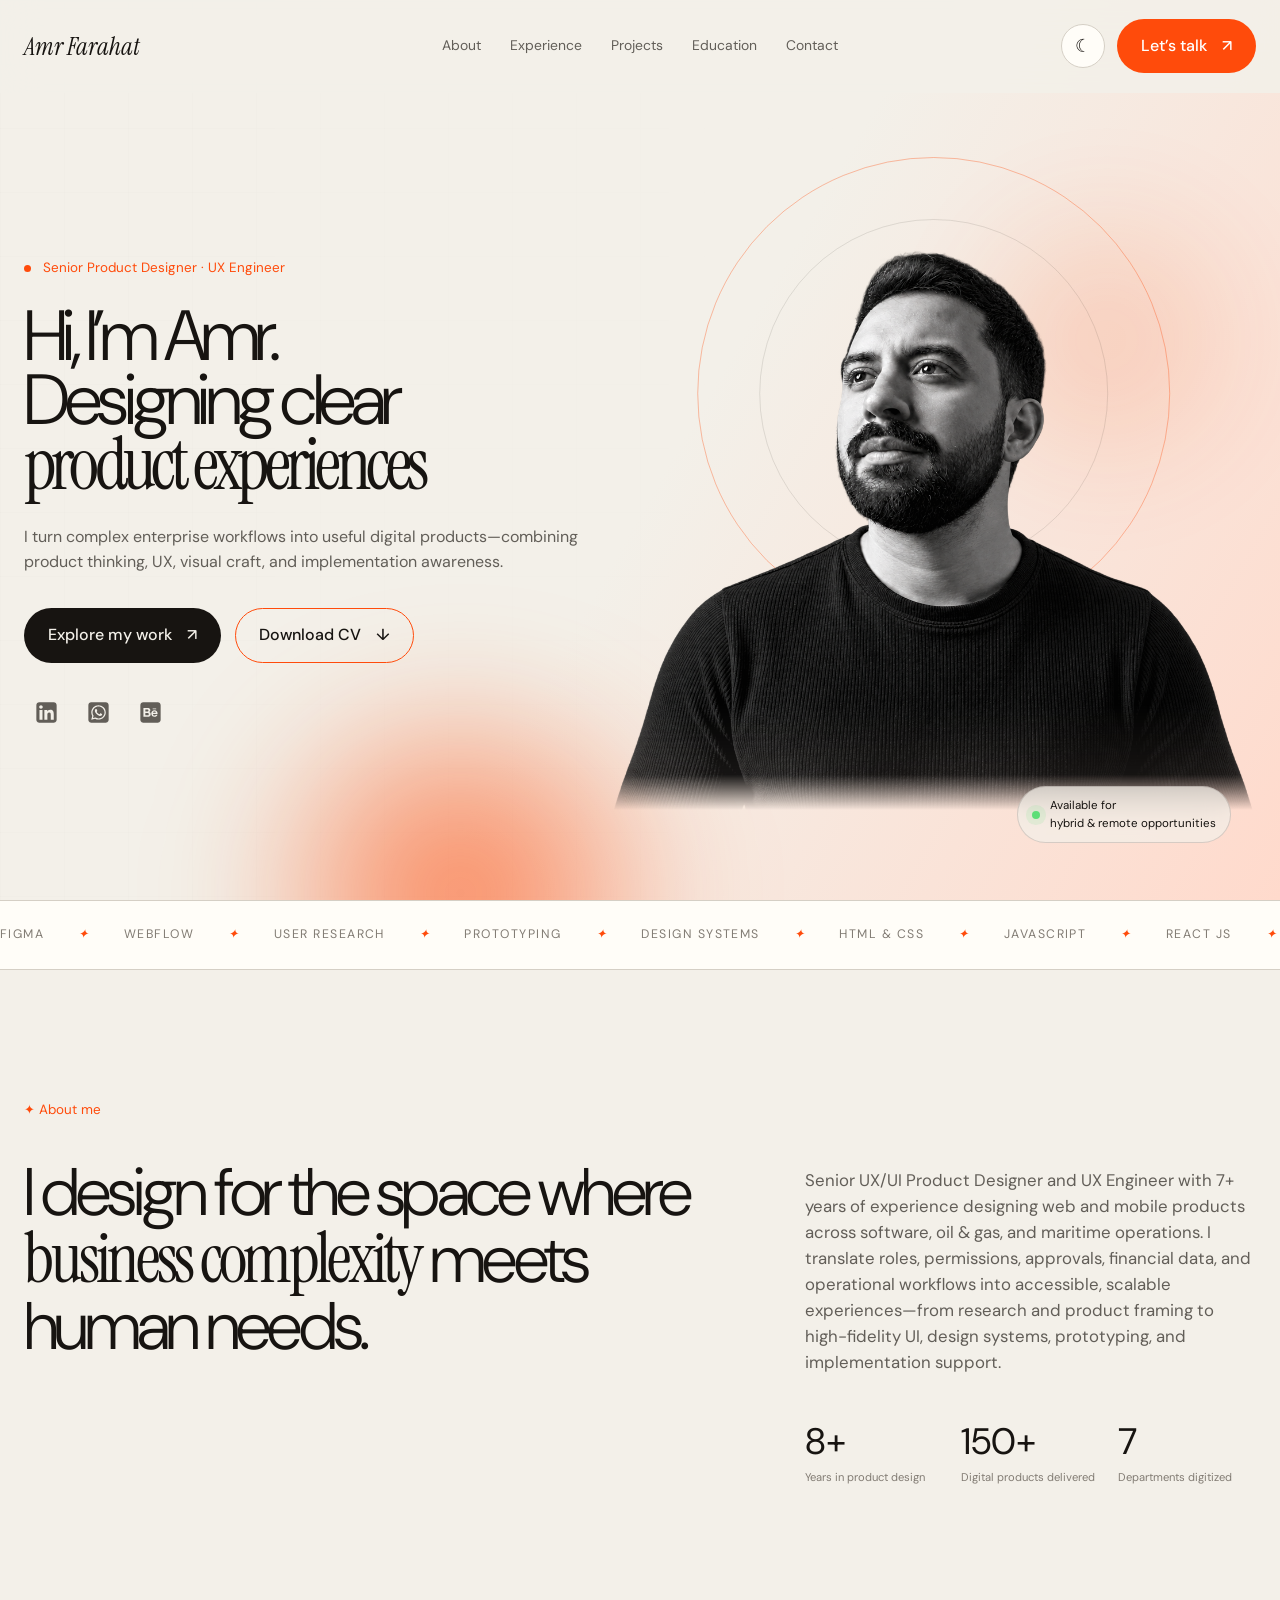
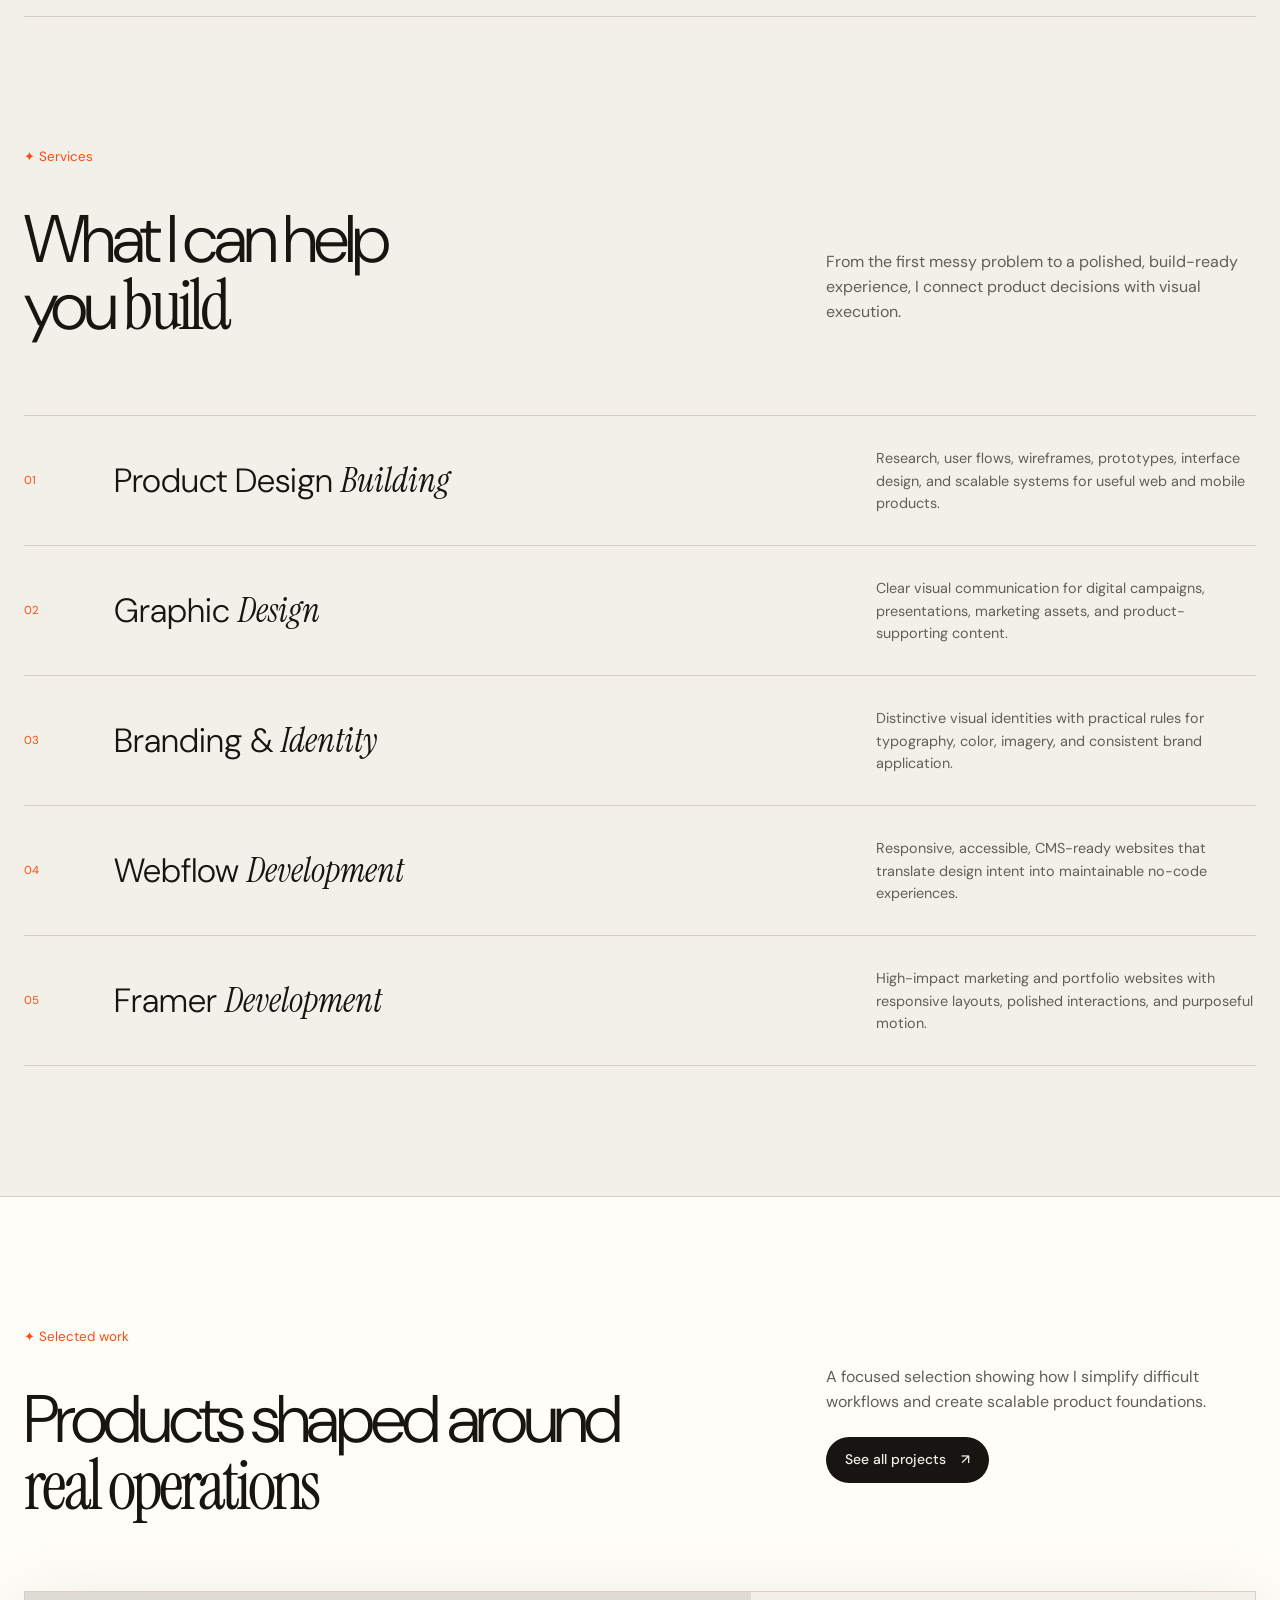
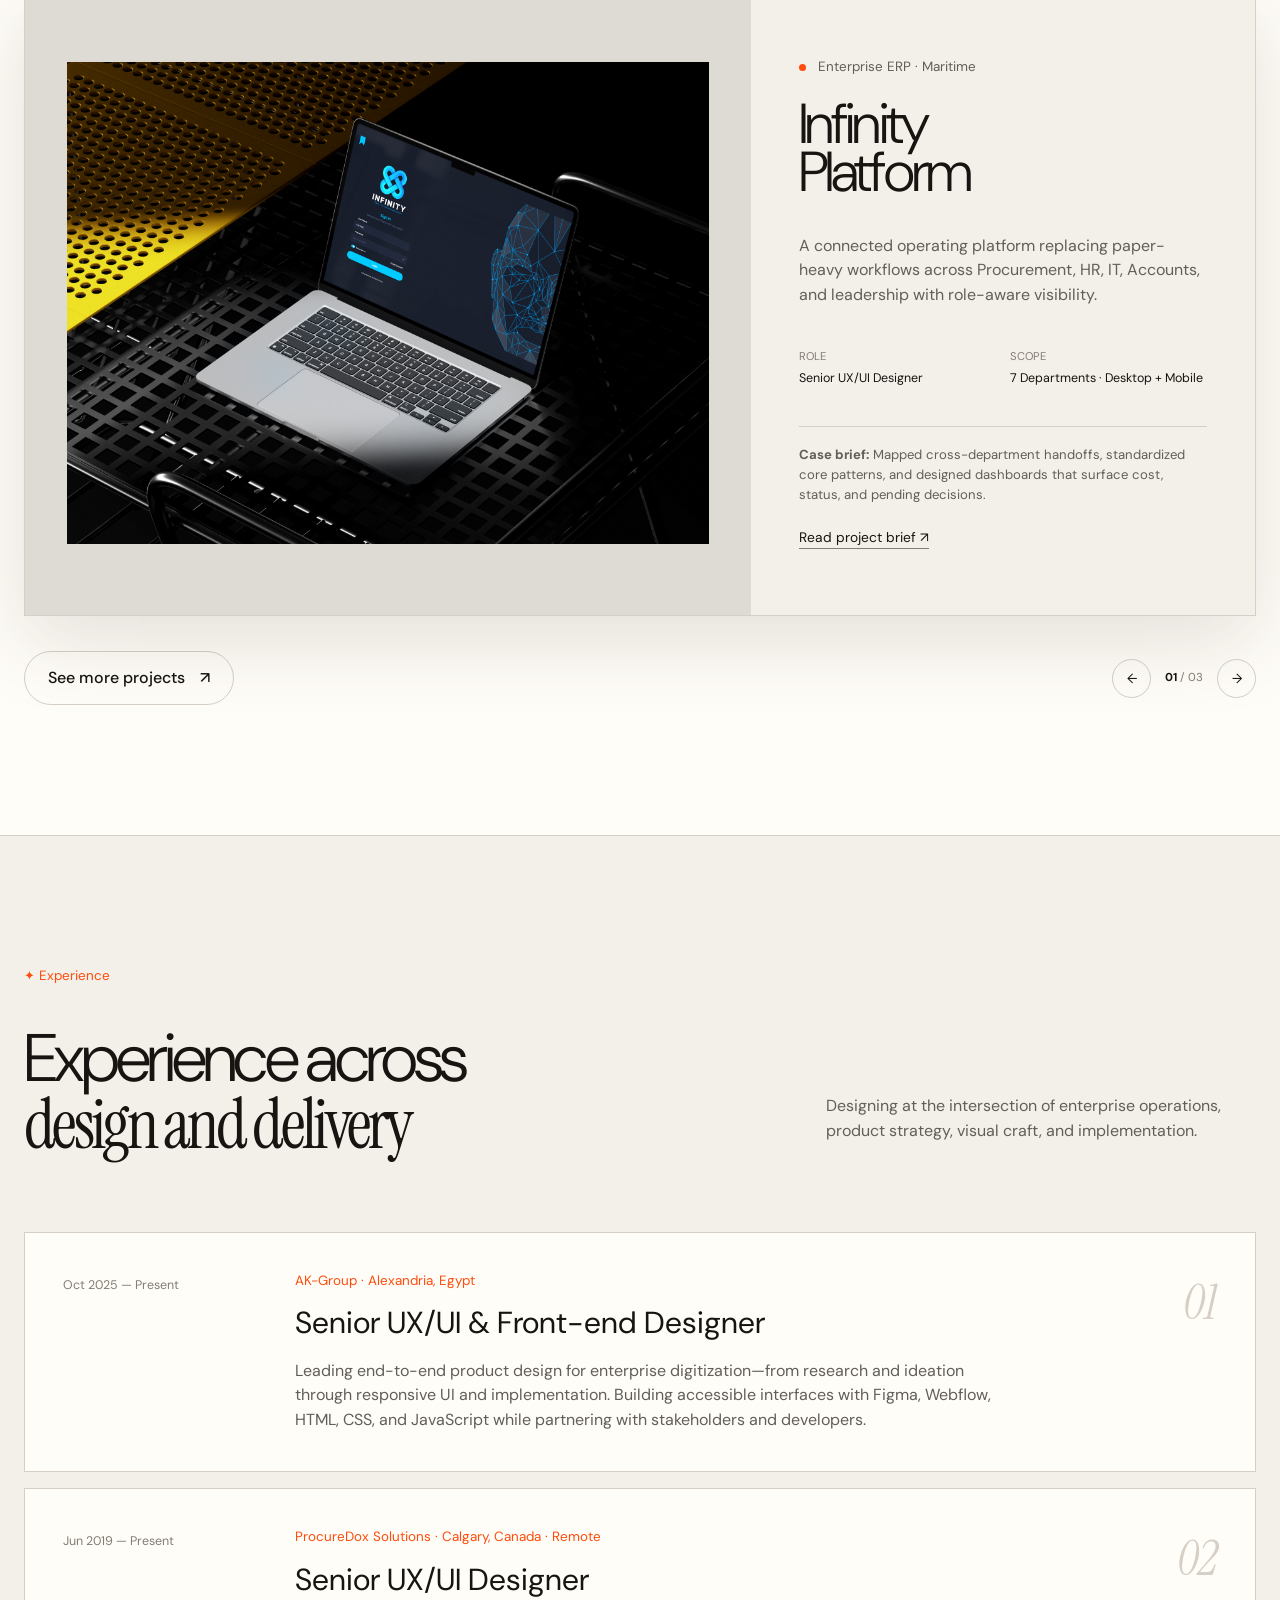
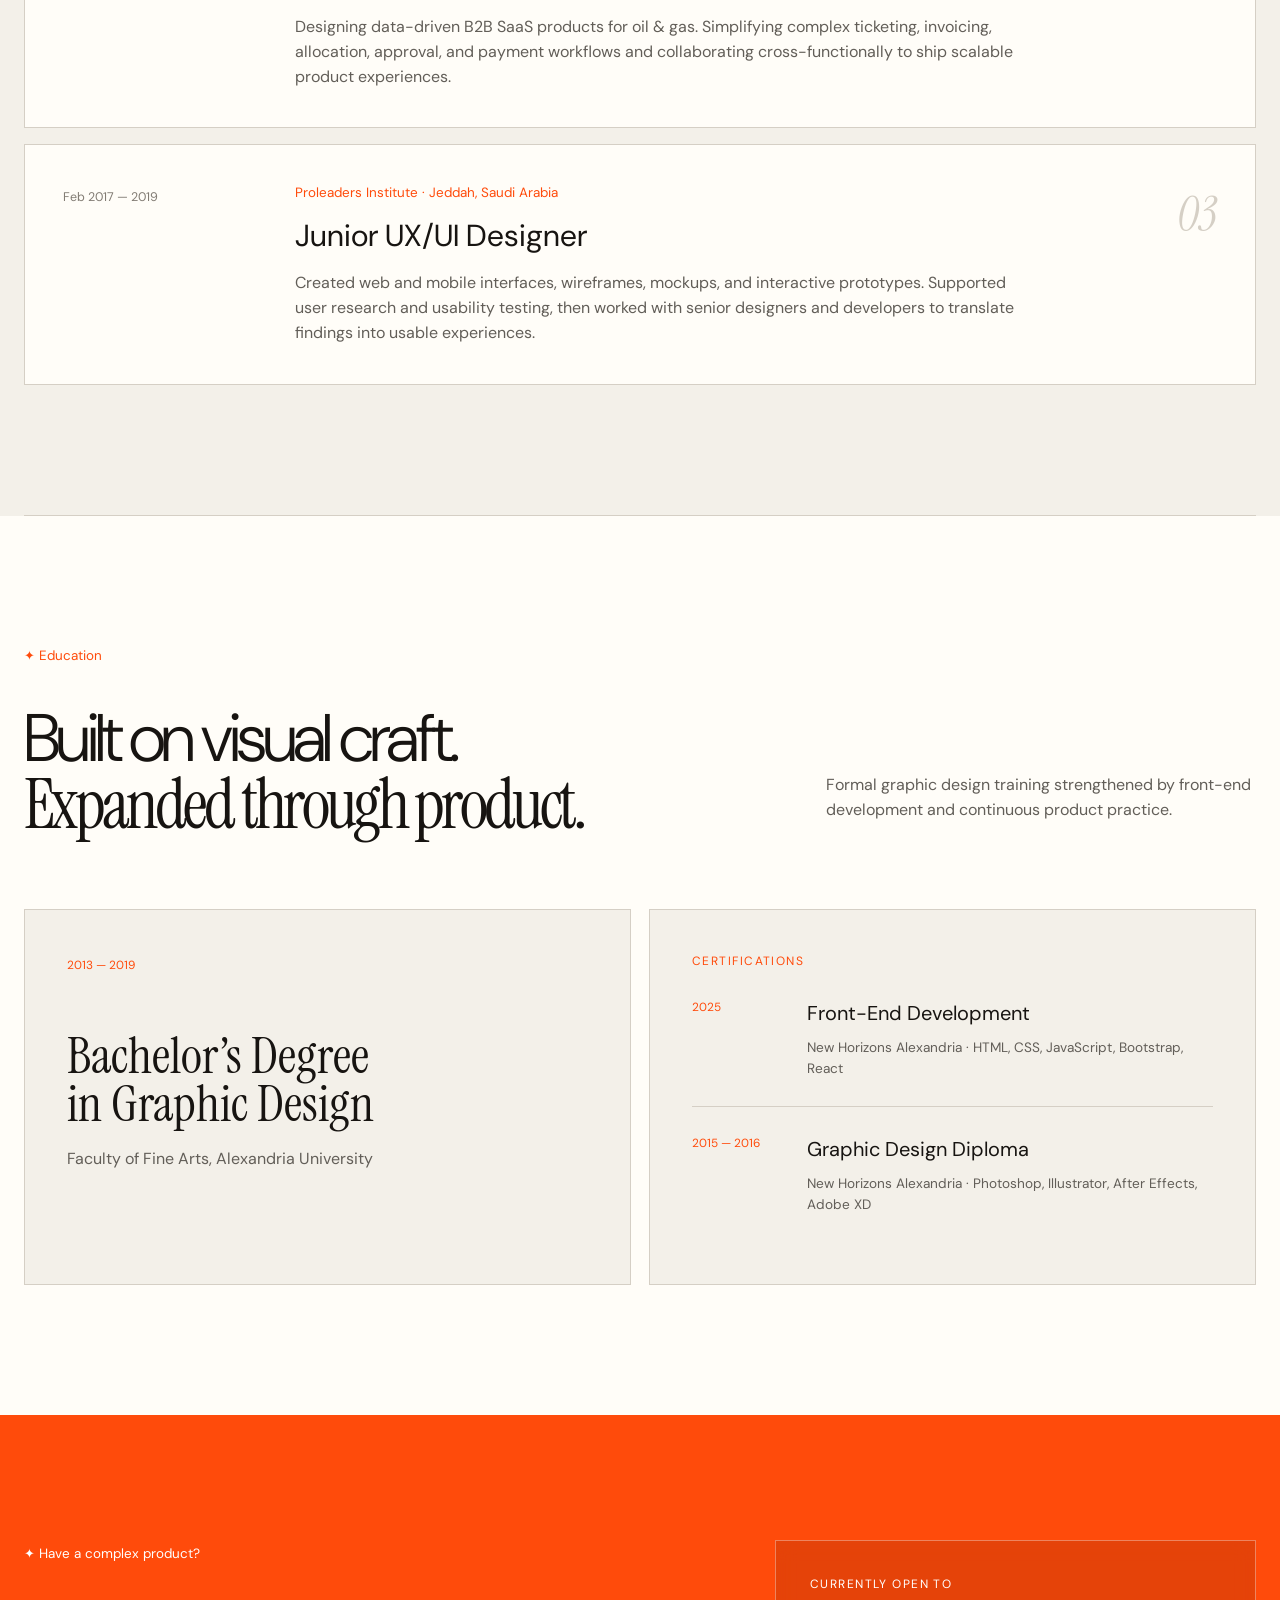
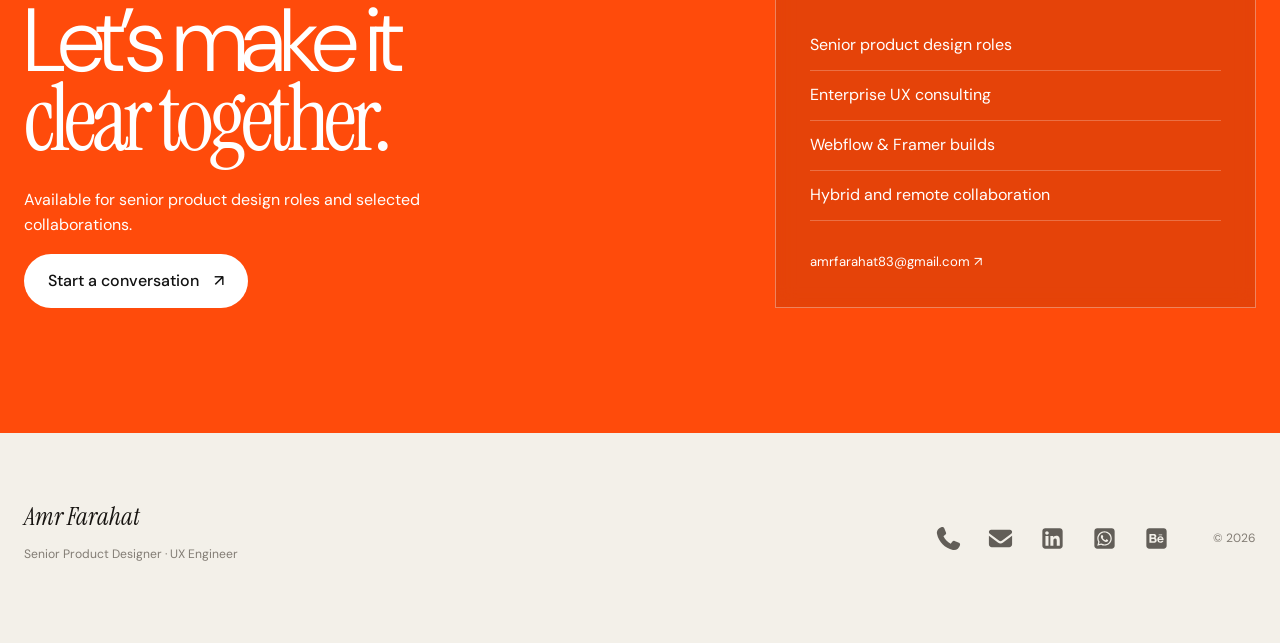
==== commit b2e3639f: "Update index.html Change Experince years and Product Delevired" ====
--- a/index.html
+++ b/index.html
@@ -199,11 +199,11 @@
             </p>
             <div class="metrics" data-counters>
               <div>
-                <strong data-counter="7" data-suffix="+">0</strong
+                <strong data-counter="8" data-suffix="+">0</strong
                 ><span>Years in product design</span>
               </div>
               <div>
-                <strong data-counter="25" data-suffix="+">0</strong
+                <strong data-counter="+150" data-suffix="+">0</strong
                 ><span>Digital products delivered</span>
               </div>
               <div>
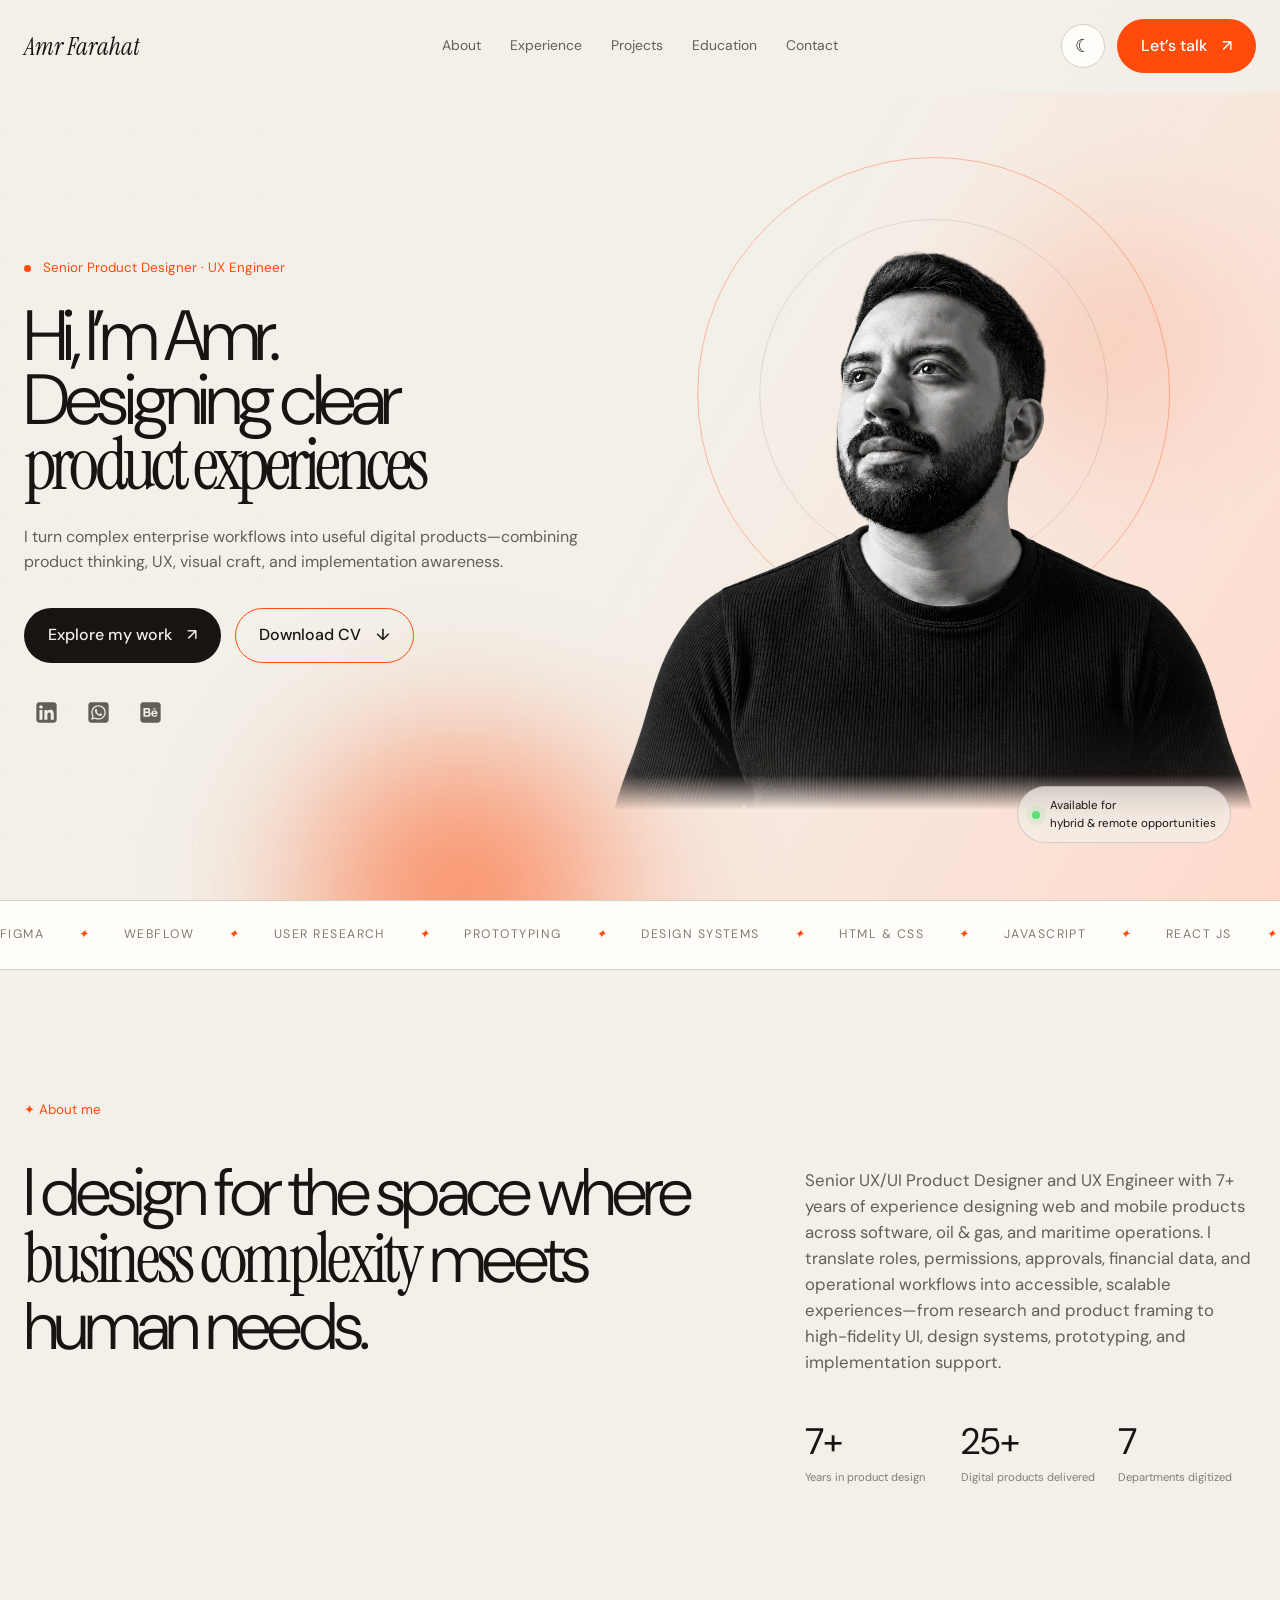
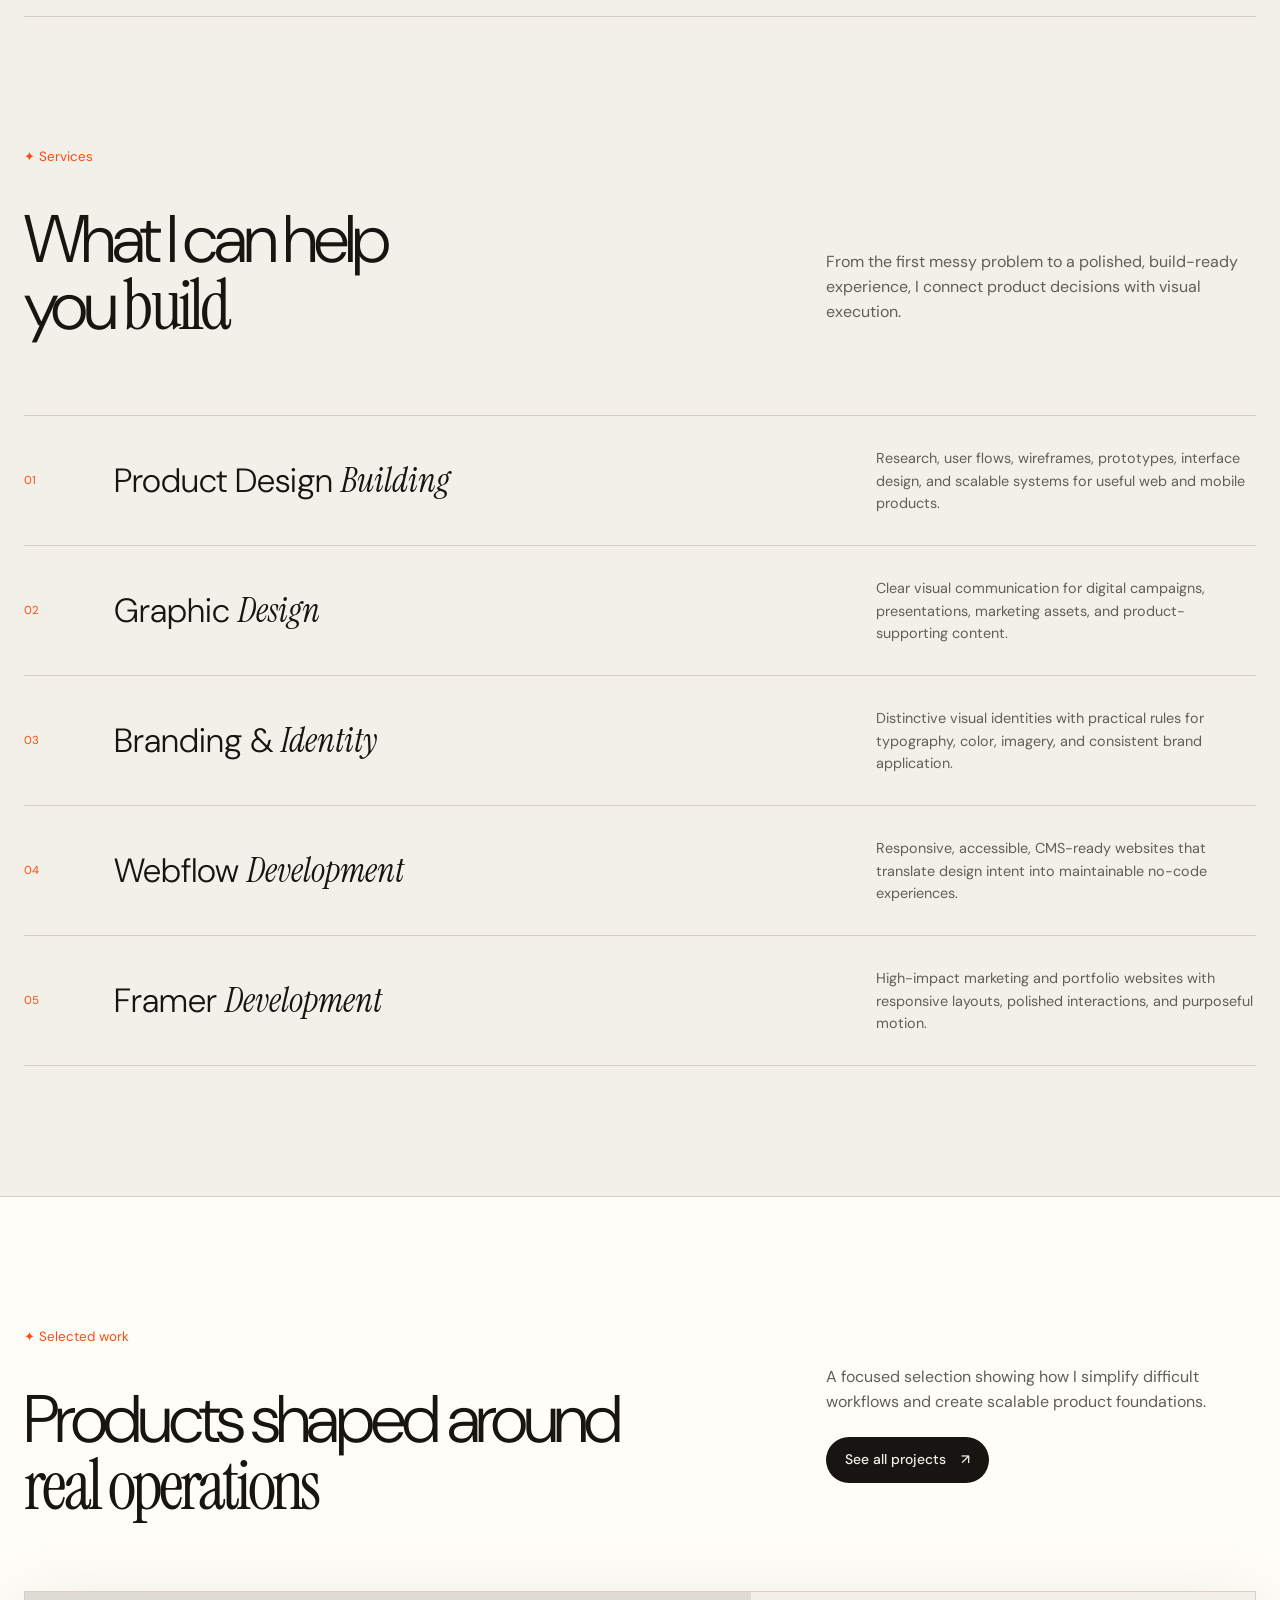
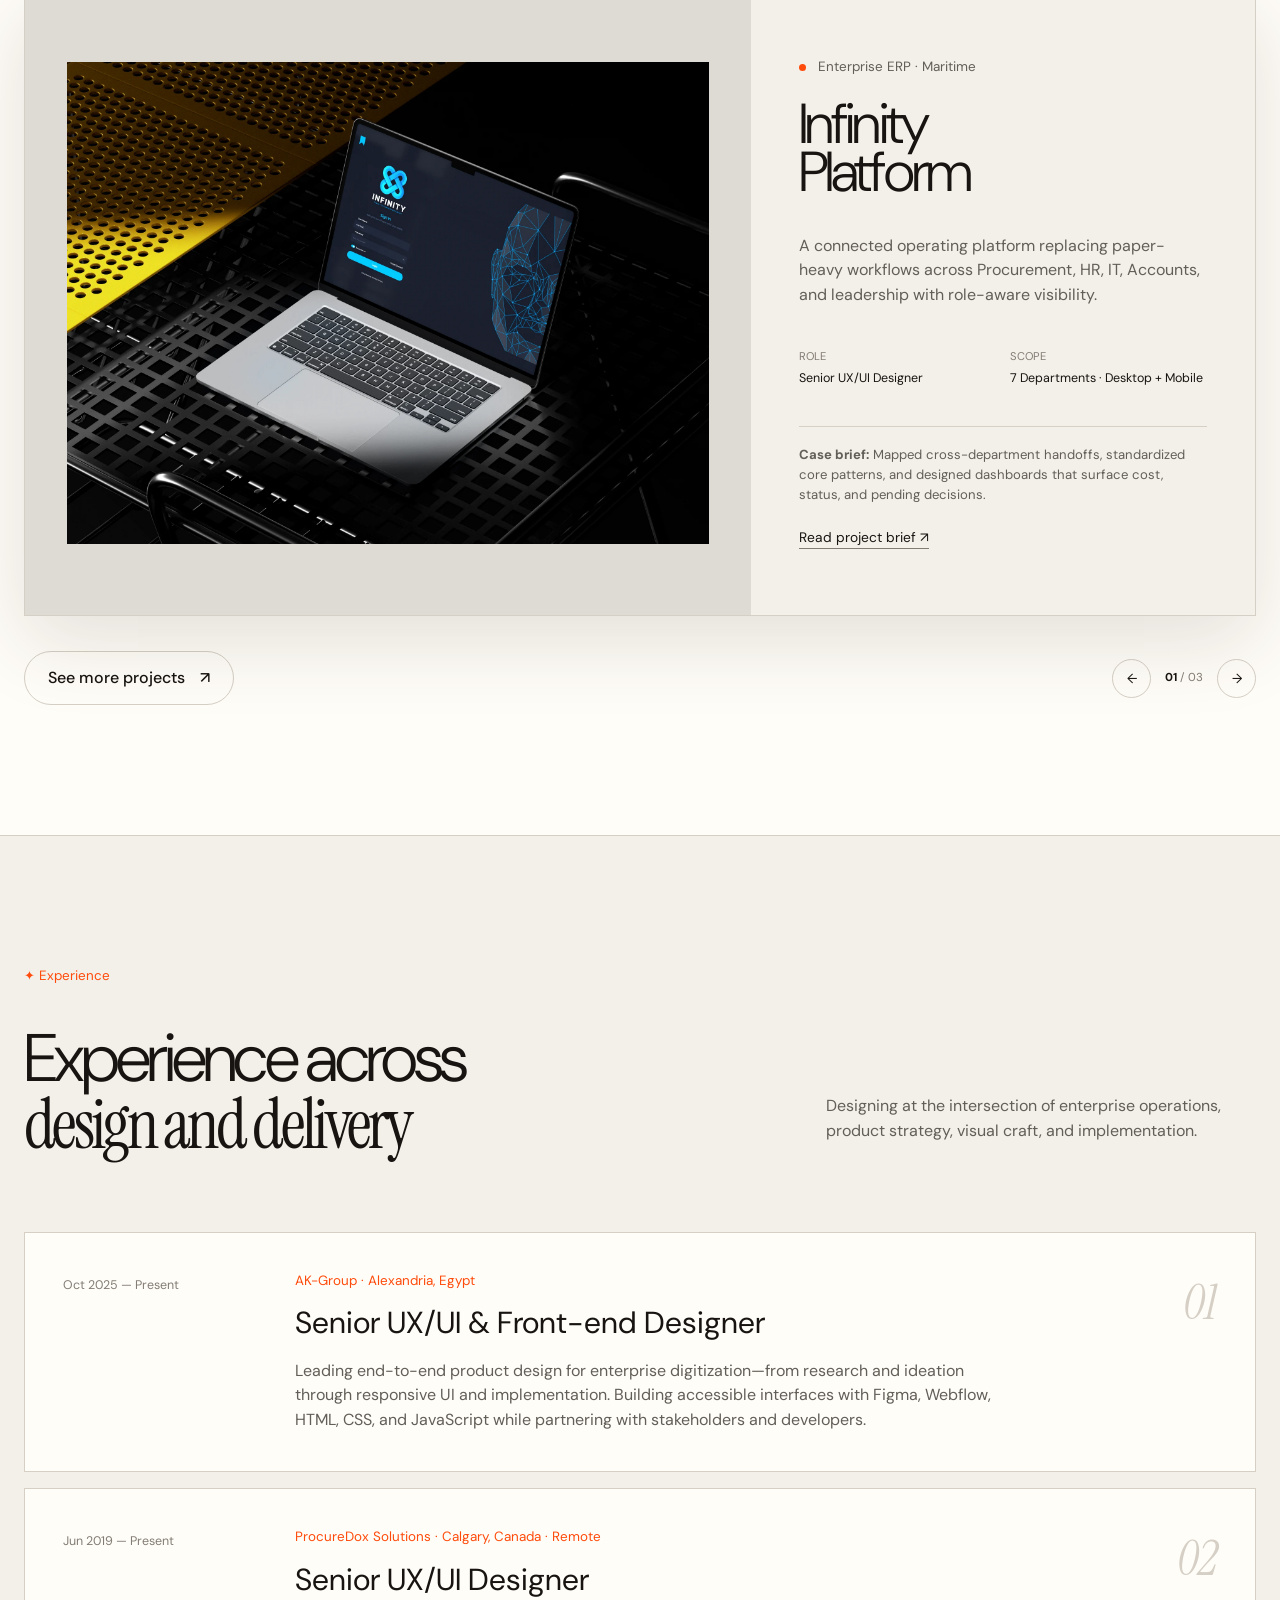
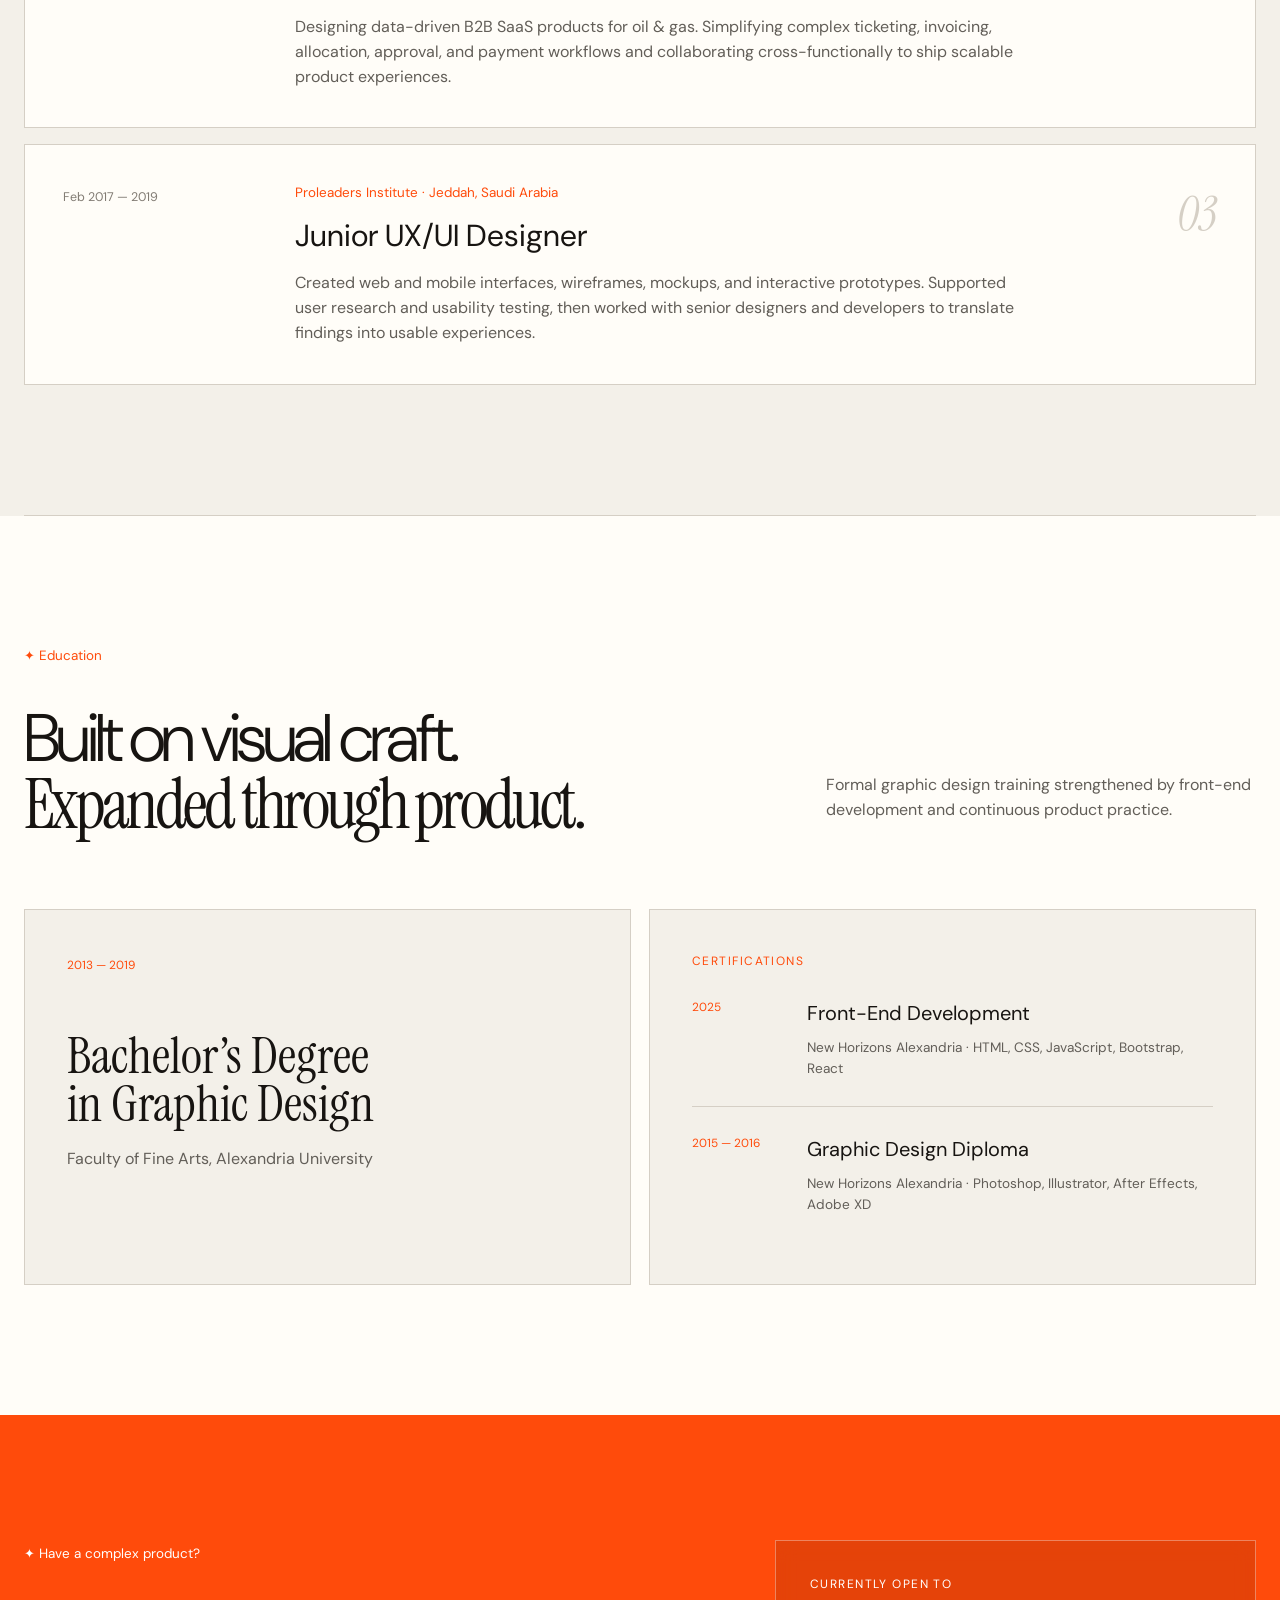
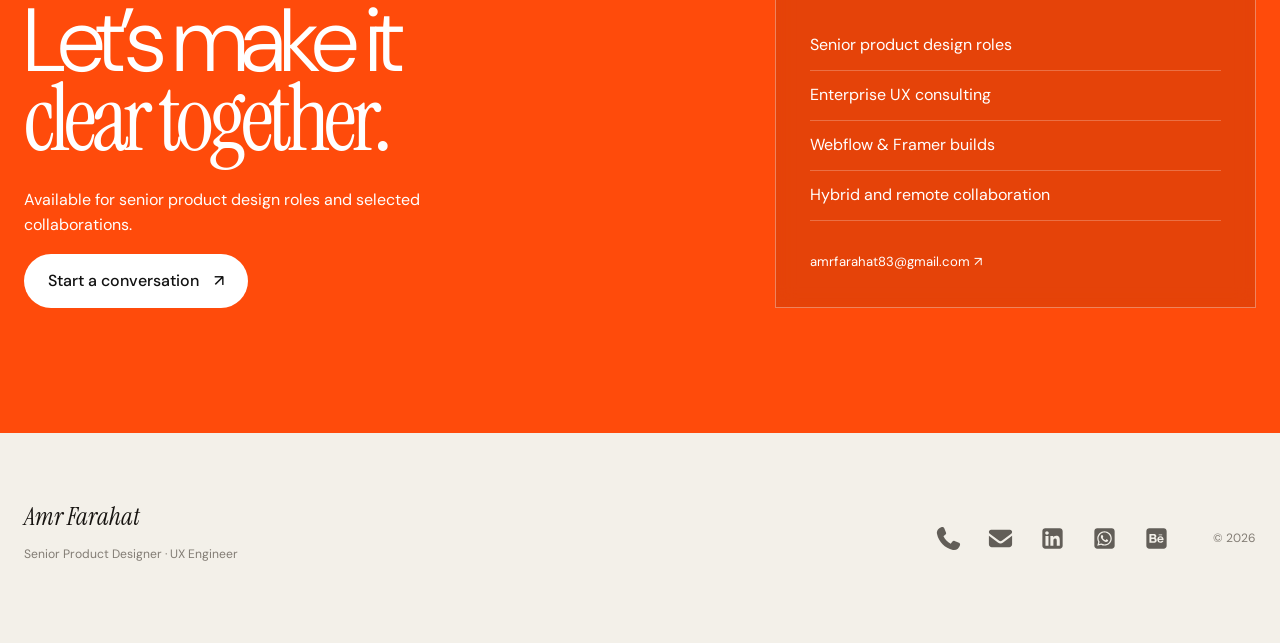
==== commit ae7ae79e: "Improve portfolio loading speed" ====
--- a/index.html
+++ b/index.html
@@ -1,638 +1,65 @@
 <!doctype html>
 <html lang="en" data-theme="dark">
-  <head>
-    <meta charset="utf-8" />
-    <meta name="viewport" content="width=device-width,initial-scale=1" />
-    <meta
-      name="description"
-      content="Amr Farahat — Senior Product Designer and UX Engineer creating clear, scalable enterprise products."
-    />
-    <meta name="theme-color" content="#070707" />
-    <title>Amr Farahat — Senior Product Designer</title>
-    <link rel="preconnect" href="https://fonts.googleapis.com" />
-    <link rel="preconnect" href="https://fonts.gstatic.com" crossorigin />
-    <link
-      href="https://fonts.googleapis.com/css2?family=DM+Sans:wght@300;400;500;600&family=Instrument+Serif:ital@0;1&display=swap"
-      rel="stylesheet"
-    />
-    <link
-      rel="icon"
-      type="image/svg+xml"
-      href="data:image/svg+xml,%3Csvg xmlns='http://www.w3.org/2000/svg' viewBox='0 0 64 64'%3E%3Crect width='64' height='64' rx='32' fill='%23ff4b0b'/%3E%3Cpath d='M17 44 28 18h8l11 26h-8l-2-6H27l-2 6Zm12-12h6l-3-8Z' fill='white'/%3E%3C/svg%3E"
-    />
-    <link rel="stylesheet" href="styles.css" />
-    <link rel="stylesheet" href="refinements.css" />
-    <script>
-      try {
-        const t = localStorage.getItem("theme");
-        if (t) document.documentElement.dataset.theme = t;
-        else if (matchMedia("(prefers-color-scheme: light)").matches)
-          document.documentElement.dataset.theme = "light";
-      } catch (e) {}
-    </script>
-    <script src="script.js" defer></script>
-  </head>
-  <body>
-    <a class="skip" href="#main">Skip to content</a>
-    <div class="loader" aria-hidden="true"><span>AF</span></div>
-    <header class="site-header" data-header>
-      <div class="wrap header-inner">
-        <a class="wordmark" href="#top" aria-label="Amr Farahat, home"
-          >Amr Farahat</a
-        >
-        <button
-          class="menu"
-          type="button"
-          aria-expanded="false"
-          aria-controls="nav"
-          data-menu
-        >
-          Menu
-        </button>
-        <nav id="nav" class="nav" aria-label="Main navigation">
-          <a href="#about">About</a><a href="#experience">Experience</a
-          ><a href="#work">Projects</a><a href="#education">Education</a
-          ><a href="#contact">Contact</a>
-        </nav>
-        <div class="header-actions">
-          <button
-            class="theme-toggle"
-            type="button"
-            data-theme-toggle
-            aria-label="Switch theme"
-          >
-            <span aria-hidden="true">☼</span></button
-          ><a
-            class="pill orange header-cta"
-            href="mailto:amrfarahat83@gmail.com"
-            >Let’s talk <span>↗</span></a
-          >
+<head>
+  <meta charset="utf-8" />
+  <meta name="viewport" content="width=device-width,initial-scale=1" />
+  <meta name="description" content="Amr Farahat — Senior Product Designer and UX Engineer creating clear, scalable enterprise products." />
+  <meta name="theme-color" content="#070707" />
+  <title>Amr Farahat — Senior Product Designer</title>
+  <link rel="preconnect" href="https://fonts.googleapis.com" /><link rel="preconnect" href="https://fonts.gstatic.com" crossorigin />
+  <link href="https://fonts.googleapis.com/css2?family=DM+Sans:wght@300;400;500;600&family=Instrument+Serif:ital@0;1&display=swap" rel="stylesheet" />
+  <link rel="icon" type="image/svg+xml" href="data:image/svg+xml,%3Csvg xmlns='http://www.w3.org/2000/svg' viewBox='0 0 64 64'%3E%3Crect width='64' height='64' rx='32' fill='%23ff4b0b'/%3E%3Cpath d='M17 44 28 18h8l11 26h-8l-2-6H27l-2 6Zm12-12h6l-3-8Z' fill='white'/%3E%3C/svg%3E" />
+  <link rel="stylesheet" href="styles.css" /><link rel="stylesheet" href="refinements.css" />
+  <script>try{const t=localStorage.getItem('theme');if(t)document.documentElement.dataset.theme=t;else if(matchMedia('(prefers-color-scheme: light)').matches)document.documentElement.dataset.theme='light'}catch(e){}</script>
+  <script src="script.js" defer></script>
+</head>
+<body>
+  <a class="skip" href="#main">Skip to content</a><div class="loader" aria-hidden="true"><span>AF</span></div>
+  <header class="site-header" data-header><div class="wrap header-inner">
+    <a class="wordmark" href="#top" aria-label="Amr Farahat, home">Amr Farahat</a>
+    <button class="menu" type="button" aria-expanded="false" aria-controls="nav" data-menu>Menu</button>
+    <nav id="nav" class="nav" aria-label="Main navigation"><a href="#about">About</a><a href="#experience">Experience</a><a href="#work">Projects</a><a href="#education">Education</a><a href="#contact">Contact</a></nav>
+    <div class="header-actions"><button class="theme-toggle" type="button" data-theme-toggle aria-label="Switch theme"><span aria-hidden="true">☼</span></button><a class="pill orange header-cta" href="mailto:amrfarahat83@gmail.com">Let’s talk <span>↗</span></a></div>
+  </div></header>
+  <main id="main">
+    <section class="hero hero-full" id="top">
+      <div class="hero-background" aria-hidden="true"><span class="orb orb-one"></span><span class="orb orb-two"></span><span class="hero-grid"></span></div>
+      <div class="wrap hero-layout">
+        <div class="hero-copy reveal" data-hero-copy><p class="label"><i></i> Senior Product Designer · UX Engineer</p><h1>Hi, I’m Amr.<br />Designing clear<br /><em>product experiences</em></h1><p class="intro">I turn complex enterprise workflows into useful digital products—combining product thinking, UX, visual craft, and implementation awareness.</p>
+          <div class="actions"><a class="pill light" href="#work">Explore my work <span>↗</span></a><a class="pill outline" href="assets/Amr-Farahat-CV.pdf" download>Download CV <span>↓</span></a></div>
+          <div class="hero-socials" aria-label="Social links"><a class="social-link" href="https://www.linkedin.com/in/amrfarahatelsheshiny/" target="_blank" rel="noopener noreferrer" aria-label="LinkedIn"><svg class="social-icon" viewBox="0 0 640 640" fill="currentColor" aria-hidden="true" focusable="false"><path d="M160 96C124.7 96 96 124.7 96 160L96 480C96 515.3 124.7 544 160 544L480 544C515.3 544 544 515.3 544 480L544 160C544 124.7 515.3 96 480 96L160 96zM165 266.2L231.5 266.2L231.5 480L165 480L165 266.2zM236.7 198.5C236.7 219.8 219.5 237 198.2 237C176.9 237 159.7 219.8 159.7 198.5C159.7 177.2 176.9 160 198.2 160C219.5 160 236.7 177.2 236.7 198.5zM413.9 480L413.9 376C413.9 351.2 413.4 319.3 379.4 319.3C344.8 319.3 339.5 346.3 339.5 374.2L339.5 480L273.1 480L273.1 266.2L336.8 266.2L336.8 295.4L337.7 295.4C346.6 278.6 368.3 260.9 400.6 260.9C467.8 260.9 480.3 305.2 480.3 362.8L480.3 480L413.9 480z" /></svg></a><a class="social-link" href="https://wa.me/201007048924" target="_blank" rel="noopener noreferrer" aria-label="WhatsApp"><svg class="social-icon" viewBox="0 0 640 640" fill="currentColor" aria-hidden="true" focusable="false"><path d="M188.1 318.6C188.1 343.5 195.1 367.8 208.3 388.7L211.4 393.7L198.1 442.3L248 429.2L252.8 432.1C273 444.1 296.2 450.5 319.9 450.5L320 450.5C392.6 450.5 453.3 391.4 453.3 318.7C453.3 283.5 438.1 250.4 413.2 225.5C388.2 200.5 355.2 186.8 320 186.8C247.3 186.8 188.2 245.9 188.1 318.6zM370.8 394C358.2 395.9 348.4 394.9 323.3 384.1C286.5 368.2 261.5 332.6 256.4 325.4C256 324.8 255.7 324.5 255.6 324.3C253.6 321.7 239.4 302.8 239.4 283.3C239.4 264.9 248.4 255.4 252.6 251C252.9 250.7 253.1 250.5 253.3 250.2C256.9 246.2 261.2 245.2 263.9 245.2C266.5 245.2 269.2 245.2 271.5 245.3L272.3 245.3C274.6 245.3 277.5 245.3 280.4 252.1C281.6 255 283.4 259.4 285.3 263.9C288.6 271.9 292 280.2 292.6 281.5C293.6 283.5 294.3 285.8 292.9 288.4C289.5 295.2 286 298.8 283.6 301.4C280.5 304.6 279.1 306.1 281.3 310C296.6 336.3 311.9 345.4 335.2 357.1C339.2 359.1 341.5 358.8 343.8 356.1C346.1 353.5 353.7 344.5 356.3 340.6C358.9 336.6 361.6 337.3 365.2 338.6C368.8 339.9 388.3 349.5 392.3 351.5C393.1 351.9 393.8 352.2 394.4 352.5C397.2 353.9 399.1 354.8 399.9 356.1C400.8 358 400.8 366 397.5 375.2C394.2 384.5 378.4 392.9 370.8 394zM544 160C544 124.7 515.3 96 480 96L160 96C124.7 96 96 124.7 96 160L96 480C96 515.3 124.7 544 160 544L480 544C515.3 544 544 515.3 544 480L544 160zM244.1 457.9L160 480L182.5 397.8C168.6 373.8 161.3 346.5 161.3 318.5C161.4 231.1 232.5 160 319.9 160C362.3 160 402.1 176.5 432.1 206.5C462 236.5 480 276.3 480 318.7C480 406.1 407.3 477.2 319.9 477.2C293.3 477.2 267.2 470.5 244.1 457.9z" /></svg></a><a class="social-link" href="https://www.behance.net/Amr_farahat" target="_blank" rel="noopener noreferrer" aria-label="Behance"><svg class="social-icon" viewBox="0 0 640 640" fill="currentColor" aria-hidden="true" focusable="false"><path d="M251.3 382.4C268.5 382.4 282.5 376.3 282.5 357C282.5 337.3 270.8 329.6 252.2 329.5L206.2 329.5L206.2 382.4L251.3 382.4zM245.9 252.8L206.3 252.8L206.3 297.6L249 297.6C264.1 297.6 274.8 291 274.8 274.7C274.8 257 261.1 252.8 245.9 252.8zM375.4 327.6L437.6 327.6C435.9 309.1 426.3 297.9 407.1 297.9C388.8 297.9 376.6 309.3 375.4 327.6zM480 96L160 96C124.7 96 96 124.7 96 160L96 480C96 515.3 124.7 544 160 544L480 544C515.3 544 544 515.3 544 480L544 160C544 124.7 515.3 96 480 96zM445.5 249L367.7 249L367.7 230.1L445.5 230.1L445.5 249zM289.7 307.7C313.3 314.4 324.7 335.2 324.7 359.3C324.7 398.3 292 415 257.1 415.2L164 415.2L164 223.2L254.5 223.2C287.4 223.2 315.9 232.5 315.9 270.7C315.9 290 306.9 299.5 289.7 307.7zM408.4 269.1C451.9 269.1 476 303.4 476 344.5C476 346.1 475.9 347.8 475.8 349.5C475.8 350.3 475.7 351 475.7 351.7L375.5 351.7C375.5 373.9 387.2 387 409.6 387C421.2 387 436.1 380.8 439.8 368.9L473.5 368.9C463.1 400.8 441.6 415.7 408.4 415.7C364.6 415.7 337.3 386 337.3 342.7C337.3 300.9 366 269.1 408.4 269.1z" /></svg></a></div>
         </div>
+        <div class="portrait reveal" data-hero-portrait><span class="portrait-ring" aria-hidden="true"></span><img src="assets/amr-hero-cutout.webp" alt="Amr Farahat, Senior Product Designer" fetchpriority="high" decoding="async" /><div class="availability"><i></i><span>Available for<br />hybrid &amp; remote opportunities</span></div></div>
       </div>
-    </header>
-    <main id="main">
-      <section class="hero hero-full" id="top">
-        <div class="hero-background" aria-hidden="true">
-          <span class="orb orb-one"></span><span class="orb orb-two"></span
-          ><span class="hero-grid"></span>
-        </div>
-        <div class="wrap hero-layout">
-          <div class="hero-copy reveal" data-hero-copy>
-            <p class="label"><i></i> Senior Product Designer · UX Engineer</p>
-            <h1>
-              Hi, I’m Amr.<br />Designing clear<br /><em
-                >product experiences</em
-              >
-            </h1>
-            <p class="intro">
-              I turn complex enterprise workflows into useful digital
-              products—combining product thinking, UX, visual craft, and
-              implementation awareness.
-            </p>
-            <div class="actions">
-              <a class="pill light" href="#work"
-                >Explore my work <span>↗</span></a
-              ><a class="pill outline" href="assets/Amr-Farahat-CV.pdf" download
-                >Download CV <span>↓</span></a
-              >
-            </div>
-            <div class="hero-socials" aria-label="Social links">
-              <a
-                class="social-link"
-                href="https://www.linkedin.com/in/amrfarahatelsheshiny/"
-                target="_blank"
-                rel="noopener noreferrer"
-                aria-label="LinkedIn"
-                ><svg
-                  class="social-icon"
-                  viewBox="0 0 640 640"
-                  fill="currentColor"
-                  aria-hidden="true"
-                  focusable="false"
-                >
-                  <path
-                    d="M160 96C124.7 96 96 124.7 96 160L96 480C96 515.3 124.7 544 160 544L480 544C515.3 544 544 515.3 544 480L544 160C544 124.7 515.3 96 480 96L160 96zM165 266.2L231.5 266.2L231.5 480L165 480L165 266.2zM236.7 198.5C236.7 219.8 219.5 237 198.2 237C176.9 237 159.7 219.8 159.7 198.5C159.7 177.2 176.9 160 198.2 160C219.5 160 236.7 177.2 236.7 198.5zM413.9 480L413.9 376C413.9 351.2 413.4 319.3 379.4 319.3C344.8 319.3 339.5 346.3 339.5 374.2L339.5 480L273.1 480L273.1 266.2L336.8 266.2L336.8 295.4L337.7 295.4C346.6 278.6 368.3 260.9 400.6 260.9C467.8 260.9 480.3 305.2 480.3 362.8L480.3 480L413.9 480z"
-                  /></svg></a
-              ><a
-                class="social-link"
-                href="https://wa.me/201007048924"
-                target="_blank"
-                rel="noopener noreferrer"
-                aria-label="WhatsApp"
-                ><svg
-                  class="social-icon"
-                  viewBox="0 0 640 640"
-                  fill="currentColor"
-                  aria-hidden="true"
-                  focusable="false"
-                >
-                  <path
-                    d="M188.1 318.6C188.1 343.5 195.1 367.8 208.3 388.7L211.4 393.7L198.1 442.3L248 429.2L252.8 432.1C273 444.1 296.2 450.5 319.9 450.5L320 450.5C392.6 450.5 453.3 391.4 453.3 318.7C453.3 283.5 438.1 250.4 413.2 225.5C388.2 200.5 355.2 186.8 320 186.8C247.3 186.8 188.2 245.9 188.1 318.6zM370.8 394C358.2 395.9 348.4 394.9 323.3 384.1C286.5 368.2 261.5 332.6 256.4 325.4C256 324.8 255.7 324.5 255.6 324.3C253.6 321.7 239.4 302.8 239.4 283.3C239.4 264.9 248.4 255.4 252.6 251C252.9 250.7 253.1 250.5 253.3 250.2C256.9 246.2 261.2 245.2 263.9 245.2C266.5 245.2 269.2 245.2 271.5 245.3L272.3 245.3C274.6 245.3 277.5 245.3 280.4 252.1C281.6 255 283.4 259.4 285.3 263.9C288.6 271.9 292 280.2 292.6 281.5C293.6 283.5 294.3 285.8 292.9 288.4C289.5 295.2 286 298.8 283.6 301.4C280.5 304.6 279.1 306.1 281.3 310C296.6 336.3 311.9 345.4 335.2 357.1C339.2 359.1 341.5 358.8 343.8 356.1C346.1 353.5 353.7 344.5 356.3 340.6C358.9 336.6 361.6 337.3 365.2 338.6C368.8 339.9 388.3 349.5 392.3 351.5C393.1 351.9 393.8 352.2 394.4 352.5C397.2 353.9 399.1 354.8 399.9 356.1C400.8 358 400.8 366 397.5 375.2C394.2 384.5 378.4 392.9 370.8 394zM544 160C544 124.7 515.3 96 480 96L160 96C124.7 96 96 124.7 96 160L96 480C96 515.3 124.7 544 160 544L480 544C515.3 544 544 515.3 544 480L544 160zM244.1 457.9L160 480L182.5 397.8C168.6 373.8 161.3 346.5 161.3 318.5C161.4 231.1 232.5 160 319.9 160C362.3 160 402.1 176.5 432.1 206.5C462 236.5 480 276.3 480 318.7C480 406.1 407.3 477.2 319.9 477.2C293.3 477.2 267.2 470.5 244.1 457.9z"
-                  /></svg></a
-              ><a
-                class="social-link"
-                href="https://www.behance.net/Amr_farahat"
-                target="_blank"
-                rel="noopener noreferrer"
-                aria-label="Behance"
-                ><svg
-                  class="social-icon"
-                  viewBox="0 0 640 640"
-                  fill="currentColor"
-                  aria-hidden="true"
-                  focusable="false"
-                >
-                  <path
-                    d="M251.3 382.4C268.5 382.4 282.5 376.3 282.5 357C282.5 337.3 270.8 329.6 252.2 329.5L206.2 329.5L206.2 382.4L251.3 382.4zM245.9 252.8L206.3 252.8L206.3 297.6L249 297.6C264.1 297.6 274.8 291 274.8 274.7C274.8 257 261.1 252.8 245.9 252.8zM375.4 327.6L437.6 327.6C435.9 309.1 426.3 297.9 407.1 297.9C388.8 297.9 376.6 309.3 375.4 327.6zM480 96L160 96C124.7 96 96 124.7 96 160L96 480C96 515.3 124.7 544 160 544L480 544C515.3 544 544 515.3 544 480L544 160C544 124.7 515.3 96 480 96zM445.5 249L367.7 249L367.7 230.1L445.5 230.1L445.5 249zM289.7 307.7C313.3 314.4 324.7 335.2 324.7 359.3C324.7 398.3 292 415 257.1 415.2L164 415.2L164 223.2L254.5 223.2C287.4 223.2 315.9 232.5 315.9 270.7C315.9 290 306.9 299.5 289.7 307.7zM408.4 269.1C451.9 269.1 476 303.4 476 344.5C476 346.1 475.9 347.8 475.8 349.5C475.8 350.3 475.7 351 475.7 351.7L375.5 351.7C375.5 373.9 387.2 387 409.6 387C421.2 387 436.1 380.8 439.8 368.9L473.5 368.9C463.1 400.8 441.6 415.7 408.4 415.7C364.6 415.7 337.3 386 337.3 342.7C337.3 300.9 366 269.1 408.4 269.1z"
-                  /></svg
-              ></a>
-            </div>
-          </div>
-          <div class="portrait reveal" data-hero-portrait>
-            <span class="portrait-ring" aria-hidden="true"></span
-            ><img
-              src="assets/amr-hero-cutout.png"
-              alt="Amr Farahat, Senior Product Designer"
-            />
-            <div class="availability">
-              <i></i
-              ><span>Available for<br />hybrid &amp; remote opportunities</span>
-            </div>
-          </div>
-        </div>
-      </section>
-      <div class="marquee" aria-label="Selected skills and tools">
-        <div class="marquee-track">
-          <span class="marquee-group"
-            >Figma <i>✦</i> Webflow <i>✦</i> User Research <i>✦</i> Prototyping
-            <i>✦</i> Design Systems <i>✦</i> HTML &amp; CSS <i>✦</i> JavaScript
-            <i>✦</i> React JS <i>✦</i> Accessibility <i>✦</i></span
-          >
-          <span class="marquee-group" aria-hidden="true"
-            >Figma <i>✦</i> Webflow <i>✦</i> User Research <i>✦</i> Prototyping
-            <i>✦</i> Design Systems <i>✦</i> HTML &amp; CSS <i>✦</i> JavaScript
-            <i>✦</i> React <i>✦</i> Accessibility <i>✦</i></span
-          >
-          <span class="marquee-group" aria-hidden="true"
-            >bootstrap <i>✦</i> Framer <i>✦</i> Photoshop <i>✦</i> Adobe XD
-            <i>✦</i> Branding <i>✦</i> Social Media &amp; After Effects
-            <i>✦</i></span
-          >
-        </div>
-      </div>
-      <section class="about wrap section" id="about">
-        <p class="section-tag">✦ About me</p>
-        <div class="about-grid reveal">
-          <h2>
-            I design for the space where <em>business complexity</em> meets
-            human needs.
-          </h2>
-          <div class="about-body">
-            <p>
-              Senior UX/UI Product Designer and UX Engineer with 7+ years of
-              experience designing web and mobile products across software, oil
-              &amp; gas, and maritime operations. I translate roles,
-              permissions, approvals, financial data, and operational workflows
-              into accessible, scalable experiences—from research and product
-              framing to high-fidelity UI, design systems, prototyping, and
-              implementation support.
-            </p>
-            <div class="metrics" data-counters>
-              <div>
-                <strong data-counter="8" data-suffix="+">0</strong
-                ><span>Years in product design</span>
-              </div>
-              <div>
-                <strong data-counter="+150" data-suffix="+">0</strong
-                ><span>Digital products delivered</span>
-              </div>
-              <div>
-                <strong data-counter="7">0</strong
-                ><span>Departments digitized</span>
-              </div>
-            </div>
-          </div>
-        </div>
-      </section>
-      <section class="services wrap section" id="services">
-        <div class="section-title reveal">
-          <div>
-            <p class="section-tag">✦ Services</p>
-            <h2>What I can help<br />you <em>build</em></h2>
-          </div>
-          <p>
-            From the first messy problem to a polished, build-ready experience,
-            I connect product decisions with visual execution.
-          </p>
-        </div>
-        <div class="services-list">
-          <article class="reveal">
-            <span>01</span>
-            <h3>Product Design <em>Building</em></h3>
-            <p>
-              Research, user flows, wireframes, prototypes, interface design,
-              and scalable systems for useful web and mobile products.
-            </p>
-          </article>
-          <article class="reveal">
-            <span>02</span>
-            <h3>Graphic <em>Design</em></h3>
-            <p>
-              Clear visual communication for digital campaigns, presentations,
-              marketing assets, and product-supporting content.
-            </p>
-          </article>
-          <article class="reveal">
-            <span>03</span>
-            <h3>Branding &amp; <em>Identity</em></h3>
-            <p>
-              Distinctive visual identities with practical rules for typography,
-              color, imagery, and consistent brand application.
-            </p>
-          </article>
-          <article class="reveal">
-            <span>04</span>
-            <h3>Webflow <em>Development</em></h3>
-            <p>
-              Responsive, accessible, CMS-ready websites that translate design
-              intent into maintainable no-code experiences.
-            </p>
-          </article>
-          <article class="reveal">
-            <span>05</span>
-            <h3>Framer <em>Development</em></h3>
-            <p>
-              High-impact marketing and portfolio websites with responsive
-              layouts, polished interactions, and purposeful motion.
-            </p>
-          </article>
-        </div>
-      </section>
-      <section class="work section" id="work">
-        <div class="wrap section-title centered reveal">
-          <div>
-            <p class="section-tag">✦ Selected work</p>
-            <h2>Products shaped around<br /><em>real operations</em></h2>
-          </div>
-          <div class="work-intro">
-            <p>
-              A focused selection showing how I simplify difficult workflows and
-              create scalable product foundations.
-            </p>
-            <a class="pill light compact" href="projects.html"
-              >See all projects <span>↗</span></a
-            >
-          </div>
-        </div>
-        <div class="project-stage wrap reveal" data-slider>
-          <article class="project-slide active" data-slide>
-            <div class="project-shot infinity">
-              <img
-                src="assets/infinity-hero.png"
-                alt="Infinity ERP shown on desktop and mobile"
-              />
-            </div>
-            <div class="project-detail">
-              <p class="label"><i></i> Enterprise ERP · Maritime</p>
-              <h3>Infinity<br />Platform</h3>
-              <p>
-                A connected operating platform replacing paper-heavy workflows
-                across Procurement, HR, IT, Accounts, and leadership with
-                role-aware visibility.
-              </p>
-              <dl>
-                <div>
-                  <dt>Role</dt>
-                  <dd>Senior UX/UI Designer</dd>
-                </div>
-                <div>
-                  <dt>Scope</dt>
-                  <dd>7 Departments · Desktop + Mobile</dd>
-                </div>
-              </dl>
-              <p class="case-brief">
-                <b>Case brief:</b> Mapped cross-department handoffs,
-                standardized core patterns, and designed dashboards that surface
-                cost, status, and pending decisions.
-              </p>
-              <a href="projects.html#infinity" class="case-link"
-                >Read project brief <span>↗</span></a
-              >
-            </div>
-          </article>
-          <article class="project-slide" data-slide>
-            <div class="project-shot procure">
-              <img
-                src="assets/procuredox-invoice.png"
-                alt="ProcureDox invoice workspace"
-              />
-            </div>
-            <div class="project-detail">
-              <p class="label"><i></i> B2B SaaS · Oil &amp; Gas</p>
-              <h3>ProcureDox<br />/ PFM</h3>
-              <p>
-                A data-driven platform that makes field tickets, invoices,
-                allocations, approvals, and payments easier to understand and
-                act on.
-              </p>
-              <dl>
-                <div>
-                  <dt>Role</dt>
-                  <dd>Senior UX/UI Designer</dd>
-                </div>
-                <div>
-                  <dt>Focus</dt>
-                  <dd>Financial UX · Workflow Design</dd>
-                </div>
-              </dl>
-              <p class="case-brief">
-                <b>Case brief:</b> Simplified high-stakes financial workflows by
-                exposing source, allocation, status, exceptions, and downstream
-                impact at the point of action.
-              </p>
-              <a href="projects.html#procuredox" class="case-link"
-                >Read project brief <span>↗</span></a
-              >
-            </div>
-          </article>
-          <article class="project-slide" data-slide>
-            <div class="project-shot brnx">
-              <img src="assets/brnx-travel.jpg" alt="BRNX Travel interface" />
-            </div>
-            <div class="project-detail">
-              <p class="label"><i></i> Travel Product</p>
-              <h3>BRNX<br />Travel</h3>
-              <p>
-                A trustworthy property discovery and ambassador experience
-                connecting booking, messaging, and verification across screen
-                sizes.
-              </p>
-              <dl>
-                <div>
-                  <dt>Role</dt>
-                  <dd>Product / UX Designer</dd>
-                </div>
-                <div>
-                  <dt>Focus</dt>
-                  <dd>Responsive Product UI</dd>
-                </div>
-              </dl>
-              <p class="case-brief">
-                <b>Case brief:</b> Designed a responsive journey that reduces
-                uncertainty across discovery, verification, communication, and
-                booking.
-              </p>
-              <a href="projects.html#brnx" class="case-link"
-                >Read project brief <span>↗</span></a
-              >
-            </div>
-          </article>
-        </div>
-        <div class="wrap work-more">
-          <a class="pill outline" href="projects.html"
-            >See more projects <span>↗</span></a
-          >
-          <div class="slider-controls">
-            <button type="button" data-prev aria-label="Previous project">
-              ←</button
-            ><span><b data-current>01</b> / 03</span
-            ><button type="button" data-next aria-label="Next project">
-              →
-            </button>
-          </div>
-        </div>
-      </section>
-      <!-- Detailed case-study sections intentionally hidden until full content is ready. -->
-      <section
-        class="case"
-        id="infinity-case"
-        hidden
-        aria-hidden="true"
-      ></section>
-      <section
-        class="case case-grey"
-        id="procuredox-case"
-        hidden
-        aria-hidden="true"
-      ></section>
-      <section class="experience wrap section" id="experience">
-        <div class="section-title reveal">
-          <div>
-            <p class="section-tag">✦ Experience</p>
-            <h2>Experience across<br /><em>design and delivery</em></h2>
-          </div>
-          <p>
-            Designing at the intersection of enterprise operations, product
-            strategy, visual craft, and implementation.
-          </p>
-        </div>
-        <div class="career">
-          <article class="career-card reveal">
-            <div class="career-date">Oct 2025 — Present</div>
-            <div>
-              <p class="eyebrow">AK-Group · Alexandria, Egypt</p>
-              <h3>Senior UX/UI &amp; Front-end Designer</h3>
-              <p>
-                Leading end-to-end product design for enterprise
-                digitization—from research and ideation through responsive UI
-                and implementation. Building accessible interfaces with Figma,
-                Webflow, HTML, CSS, and JavaScript while partnering with
-                stakeholders and developers.
-              </p>
-            </div>
-            <span class="career-no">01</span>
-          </article>
-          <article class="career-card reveal">
-            <div class="career-date">Jun 2019 — Present</div>
-            <div>
-              <p class="eyebrow">
-                ProcureDox Solutions · Calgary, Canada · Remote
-              </p>
-              <h3>Senior UX/UI Designer</h3>
-              <p>
-                Designing data-driven B2B SaaS products for oil &amp; gas.
-                Simplifying complex ticketing, invoicing, allocation, approval,
-                and payment workflows and collaborating cross-functionally to
-                ship scalable product experiences.
-              </p>
-            </div>
-            <span class="career-no">02</span>
-          </article>
-          <article class="career-card reveal">
-            <div class="career-date">Feb 2017 — 2019</div>
-            <div>
-              <p class="eyebrow">Proleaders Institute · Jeddah, Saudi Arabia</p>
-              <h3>Junior UX/UI Designer</h3>
-              <p>
-                Created web and mobile interfaces, wireframes, mockups, and
-                interactive prototypes. Supported user research and usability
-                testing, then worked with senior designers and developers to
-                translate findings into usable experiences.
-              </p>
-            </div>
-            <span class="career-no">03</span>
-          </article>
-        </div>
-      </section>
-      <section class="education section" id="education">
-        <div class="wrap">
-          <div class="section-title reveal">
-            <div>
-              <p class="section-tag">✦ Education</p>
-              <h2>
-                Built on visual craft.<br /><em>Expanded through product.</em>
-              </h2>
-            </div>
-            <p>
-              Formal graphic design training strengthened by front-end
-              development and continuous product practice.
-            </p>
-          </div>
-          <div class="education-grid">
-            <article class="education-primary reveal">
-              <span>2013 — 2019</span>
-              <h3>Bachelor’s Degree<br />in Graphic Design</h3>
-              <p>Faculty of Fine Arts, Alexandria University</p>
-            </article>
-            <div class="certifications reveal">
-              <p class="mini-title">Certifications</p>
-              <article>
-                <span>2025</span>
-                <div>
-                  <h3>Front-End Development</h3>
-                  <p>
-                    New Horizons Alexandria · HTML, CSS, JavaScript, Bootstrap,
-                    React
-                  </p>
-                </div>
-              </article>
-              <article>
-                <span>2015 — 2016</span>
-                <div>
-                  <h3>Graphic Design Diploma</h3>
-                  <p>
-                    New Horizons Alexandria · Photoshop, Illustrator, After
-                    Effects, Adobe XD
-                  </p>
-                </div>
-              </article>
-            </div>
-          </div>
-        </div>
-      </section>
-      <section class="contact" id="contact">
-        <div class="wrap contact-inner reveal">
-          <div class="contact-copy">
-            <p class="section-tag">✦ Have a complex product?</p>
-            <h2>Let’s make it<br /><em>clear together.</em></h2>
-            <p>
-              Available for senior product design roles and selected
-              collaborations.
-            </p>
-            <a class="pill light" href="mailto:amrfarahat83@gmail.com"
-              >Start a conversation <span>↗</span></a
-            >
-          </div>
-          <aside class="contact-card">
-            <p class="mini-title">Currently open to</p>
-            <ul>
-              <li>Senior product design roles</li>
-              <li>Enterprise UX consulting</li>
-              <li>Webflow &amp; Framer builds</li>
-              <li>Hybrid and remote collaboration</li>
-            </ul>
-            <a href="mailto:amrfarahat83@gmail.com">amrfarahat83@gmail.com ↗</a>
-          </aside>
-        </div>
-      </section>
-    </main>
-    <footer class="footer wrap">
-      <div>
-        <a class="wordmark" href="#top">Amr Farahat</a>
-        <p>Senior Product Designer · UX Engineer</p>
-      </div>
-      <div class="footer-social">
-        <a
-          class="social-link"
-          href="tel:+201007048924"
-          aria-label="Call +20 100 704 8924"
-          title="Call +20 100 704 8924"
-          ><svg
-            class="social-icon"
-            viewBox="0 0 640 640"
-            fill="currentColor"
-            aria-hidden="true"
-            focusable="false"
-          >
-            <path
-              d="M224.2 89C216.3 70.1 195.7 60.1 176.1 65.4L170.6 66.9C106 84.5 50.8 147.1 66.9 223.3C104 398.3 241.7 536 416.7 573.1C493 589.3 555.5 534 573.1 469.4L574.6 463.9C580 444.2 569.9 423.6 551.1 415.8L453.8 375.3C437.3 368.4 418.2 373.2 406.8 387.1L368.2 434.3C297.9 399.4 241.3 341 208.8 269.3L253 233.3C266.9 222 271.6 202.9 264.8 186.3L224.2 89z"
-            /></svg></a
-        ><a
-          class="social-link"
-          href="mailto:amrfarahat83@gmail.com"
-          aria-label="Email amrfarahat83@gmail.com"
-          title="Email amrfarahat83@gmail.com"
-          ><svg
-            class="social-icon"
-            viewBox="0 0 640 640"
-            fill="currentColor"
-            aria-hidden="true"
-            focusable="false"
-          >
-            <path
-              d="M112 128C85.5 128 64 149.5 64 176C64 191.1 71.1 205.3 83.2 214.4L291.2 370.4C308.3 383.2 331.7 383.2 348.8 370.4L556.8 214.4C568.9 205.3 576 191.1 576 176C576 149.5 554.5 128 528 128L112 128zM64 260L64 448C64 483.3 92.7 512 128 512L512 512C547.3 512 576 483.3 576 448L576 260L377.6 408.8C343.5 434.4 296.5 434.4 262.4 408.8L64 260z"
-            /></svg></a
-        ><a
-          class="social-link"
-          href="https://www.linkedin.com/in/amrfarahatelsheshiny/"
-          target="_blank"
-          rel="noopener noreferrer"
-          aria-label="LinkedIn"
-          ><svg
-            class="social-icon"
-            viewBox="0 0 640 640"
-            fill="currentColor"
-            aria-hidden="true"
-            focusable="false"
-          >
-            <path
-              d="M160 96C124.7 96 96 124.7 96 160L96 480C96 515.3 124.7 544 160 544L480 544C515.3 544 544 515.3 544 480L544 160C544 124.7 515.3 96 480 96L160 96zM165 266.2L231.5 266.2L231.5 480L165 480L165 266.2zM236.7 198.5C236.7 219.8 219.5 237 198.2 237C176.9 237 159.7 219.8 159.7 198.5C159.7 177.2 176.9 160 198.2 160C219.5 160 236.7 177.2 236.7 198.5zM413.9 480L413.9 376C413.9 351.2 413.4 319.3 379.4 319.3C344.8 319.3 339.5 346.3 339.5 374.2L339.5 480L273.1 480L273.1 266.2L336.8 266.2L336.8 295.4L337.7 295.4C346.6 278.6 368.3 260.9 400.6 260.9C467.8 260.9 480.3 305.2 480.3 362.8L480.3 480L413.9 480z"
-            /></svg></a
-        ><a
-          class="social-link"
-          href="https://wa.me/201007048924"
-          target="_blank"
-          rel="noopener noreferrer"
-          aria-label="WhatsApp"
-          ><svg
-            class="social-icon"
-            viewBox="0 0 640 640"
-            fill="currentColor"
-            aria-hidden="true"
-            focusable="false"
-          >
-            <path
-              d="M188.1 318.6C188.1 343.5 195.1 367.8 208.3 388.7L211.4 393.7L198.1 442.3L248 429.2L252.8 432.1C273 444.1 296.2 450.5 319.9 450.5L320 450.5C392.6 450.5 453.3 391.4 453.3 318.7C453.3 283.5 438.1 250.4 413.2 225.5C388.2 200.5 355.2 186.8 320 186.8C247.3 186.8 188.2 245.9 188.1 318.6zM370.8 394C358.2 395.9 348.4 394.9 323.3 384.1C286.5 368.2 261.5 332.6 256.4 325.4C256 324.8 255.7 324.5 255.6 324.3C253.6 321.7 239.4 302.8 239.4 283.3C239.4 264.9 248.4 255.4 252.6 251C252.9 250.7 253.1 250.5 253.3 250.2C256.9 246.2 261.2 245.2 263.9 245.2C266.5 245.2 269.2 245.2 271.5 245.3L272.3 245.3C274.6 245.3 277.5 245.3 280.4 252.1C281.6 255 283.4 259.4 285.3 263.9C288.6 271.9 292 280.2 292.6 281.5C293.6 283.5 294.3 285.8 292.9 288.4C289.5 295.2 286 298.8 283.6 301.4C280.5 304.6 279.1 306.1 281.3 310C296.6 336.3 311.9 345.4 335.2 357.1C339.2 359.1 341.5 358.8 343.8 356.1C346.1 353.5 353.7 344.5 356.3 340.6C358.9 336.6 361.6 337.3 365.2 338.6C368.8 339.9 388.3 349.5 392.3 351.5C393.1 351.9 393.8 352.2 394.4 352.5C397.2 353.9 399.1 354.8 399.9 356.1C400.8 358 400.8 366 397.5 375.2C394.2 384.5 378.4 392.9 370.8 394zM544 160C544 124.7 515.3 96 480 96L160 96C124.7 96 96 124.7 96 160L96 480C96 515.3 124.7 544 160 544L480 544C515.3 544 544 515.3 544 480L544 160zM244.1 457.9L160 480L182.5 397.8C168.6 373.8 161.3 346.5 161.3 318.5C161.4 231.1 232.5 160 319.9 160C362.3 160 402.1 176.5 432.1 206.5C462 236.5 480 276.3 480 318.7C480 406.1 407.3 477.2 319.9 477.2C293.3 477.2 267.2 470.5 244.1 457.9z"
-            /></svg></a
-        ><a
-          class="social-link"
-          href="https://www.behance.net/Amr_farahat"
-          target="_blank"
-          rel="noopener noreferrer"
-          aria-label="Behance"
-          ><svg
-            class="social-icon"
-            viewBox="0 0 640 640"
-            fill="currentColor"
-            aria-hidden="true"
-            focusable="false"
-          >
-            <path
-              d="M251.3 382.4C268.5 382.4 282.5 376.3 282.5 357C282.5 337.3 270.8 329.6 252.2 329.5L206.2 329.5L206.2 382.4L251.3 382.4zM245.9 252.8L206.3 252.8L206.3 297.6L249 297.6C264.1 297.6 274.8 291 274.8 274.7C274.8 257 261.1 252.8 245.9 252.8zM375.4 327.6L437.6 327.6C435.9 309.1 426.3 297.9 407.1 297.9C388.8 297.9 376.6 309.3 375.4 327.6zM480 96L160 96C124.7 96 96 124.7 96 160L96 480C96 515.3 124.7 544 160 544L480 544C515.3 544 544 515.3 544 480L544 160C544 124.7 515.3 96 480 96zM445.5 249L367.7 249L367.7 230.1L445.5 230.1L445.5 249zM289.7 307.7C313.3 314.4 324.7 335.2 324.7 359.3C324.7 398.3 292 415 257.1 415.2L164 415.2L164 223.2L254.5 223.2C287.4 223.2 315.9 232.5 315.9 270.7C315.9 290 306.9 299.5 289.7 307.7zM408.4 269.1C451.9 269.1 476 303.4 476 344.5C476 346.1 475.9 347.8 475.8 349.5C475.8 350.3 475.7 351 475.7 351.7L375.5 351.7C375.5 373.9 387.2 387 409.6 387C421.2 387 436.1 380.8 439.8 368.9L473.5 368.9C463.1 400.8 441.6 415.7 408.4 415.7C364.6 415.7 337.3 386 337.3 342.7C337.3 300.9 366 269.1 408.4 269.1z"
-            /></svg
-        ></a>
-      </div>
-      <span>© <span data-year></span></span>
-    </footer>
-  </body>
-</html>
+    </section>
+    <div class="marquee" aria-label="Selected skills and tools"><div class="marquee-track">
+      <span class="marquee-group">Figma <i>✦</i> Webflow <i>✦</i> User Research <i>✦</i> Prototyping <i>✦</i> Design Systems <i>✦</i> HTML &amp; CSS <i>✦</i> JavaScript <i>✦</i> React JS <i>✦</i> Accessibility <i>✦</i></span>
+      <span class="marquee-group" aria-hidden="true">Figma <i>✦</i> Webflow <i>✦</i> User Research <i>✦</i> Prototyping <i>✦</i> Design Systems <i>✦</i> HTML &amp; CSS <i>✦</i> JavaScript <i>✦</i> React <i>✦</i> Accessibility <i>✦</i></span>
+      <span class="marquee-group" aria-hidden="true">bootstrap <i>✦</i> Framer <i>✦</i> Photoshop <i>✦</i> Adobe XD <i>✦</i> Branding <i>✦</i> Social Media &amp; After Effects <i>✦</i></span>
+    </div></div>
+    <section class="about wrap section" id="about"><p class="section-tag">✦ About me</p><div class="about-grid reveal"><h2>I design for the space where <em>business complexity</em> meets human needs.</h2><div class="about-body"><p>Senior UX/UI Product Designer and UX Engineer with 7+ years of experience designing web and mobile products across software, oil &amp; gas, and maritime operations. I translate roles, permissions, approvals, financial data, and operational workflows into accessible, scalable experiences—from research and product framing to high-fidelity UI, design systems, prototyping, and implementation support.</p><div class="metrics" data-counters><div><strong data-counter="7" data-suffix="+">0</strong><span>Years in product design</span></div><div><strong data-counter="25" data-suffix="+">0</strong><span>Digital products delivered</span></div><div><strong data-counter="7">0</strong><span>Departments digitized</span></div></div></div></div></section>
+    <section class="services wrap section" id="services"><div class="section-title reveal"><div><p class="section-tag">✦ Services</p><h2>What I can help<br />you <em>build</em></h2></div><p>From the first messy problem to a polished, build-ready experience, I connect product decisions with visual execution.</p></div><div class="services-list">
+      <article class="reveal"><span>01</span><h3>Product Design <em>Building</em></h3><p>Research, user flows, wireframes, prototypes, interface design, and scalable systems for useful web and mobile products.</p></article>
+      <article class="reveal"><span>02</span><h3>Graphic <em>Design</em></h3><p>Clear visual communication for digital campaigns, presentations, marketing assets, and product-supporting content.</p></article>
+      <article class="reveal"><span>03</span><h3>Branding &amp; <em>Identity</em></h3><p>Distinctive visual identities with practical rules for typography, color, imagery, and consistent brand application.</p></article>
+      <article class="reveal"><span>04</span><h3>Webflow <em>Development</em></h3><p>Responsive, accessible, CMS-ready websites that translate design intent into maintainable no-code experiences.</p></article>
+      <article class="reveal"><span>05</span><h3>Framer <em>Development</em></h3><p>High-impact marketing and portfolio websites with responsive layouts, polished interactions, and purposeful motion.</p></article>
+    </div></section>
+    <section class="work section" id="work"><div class="wrap section-title centered reveal"><div><p class="section-tag">✦ Selected work</p><h2>Products shaped around<br /><em>real operations</em></h2></div><div class="work-intro"><p>A focused selection showing how I simplify difficult workflows and create scalable product foundations.</p><a class="pill light compact" href="projects.html">See all projects <span>↗</span></a></div></div>
+      <div class="project-stage wrap reveal" data-slider>
+        <article class="project-slide active" data-slide><div class="project-shot infinity"><img src="assets/infinity-hero.webp" alt="Infinity ERP shown on desktop and mobile" loading="lazy" decoding="async" /></div><div class="project-detail"><p class="label"><i></i> Enterprise ERP · Maritime</p><h3>Infinity<br />Platform</h3><p>A connected operating platform replacing paper-heavy workflows across Procurement, HR, IT, Accounts, and leadership with role-aware visibility.</p><dl><div><dt>Role</dt><dd>Senior UX/UI Designer</dd></div><div><dt>Scope</dt><dd>7 Departments · Desktop + Mobile</dd></div></dl><p class="case-brief"><b>Case brief:</b> Mapped cross-department handoffs, standardized core patterns, and designed dashboards that surface cost, status, and pending decisions.</p><a href="projects.html#infinity" class="case-link">Read project brief <span>↗</span></a></div></article>
+        <article class="project-slide" data-slide><div class="project-shot procure"><img src="assets/procuredox-invoice.webp" alt="ProcureDox invoice workspace" loading="lazy" decoding="async" /></div><div class="project-detail"><p class="label"><i></i> B2B SaaS · Oil &amp; Gas</p><h3>ProcureDox<br />/ PFM</h3><p>A data-driven platform that makes field tickets, invoices, allocations, approvals, and payments easier to understand and act on.</p><dl><div><dt>Role</dt><dd>Senior UX/UI Designer</dd></div><div><dt>Focus</dt><dd>Financial UX · Workflow Design</dd></div></dl><p class="case-brief"><b>Case brief:</b> Simplified high-stakes financial workflows by exposing source, allocation, status, exceptions, and downstream impact at the point of action.</p><a href="projects.html#procuredox" class="case-link">Read project brief <span>↗</span></a></div></article>
+        <article class="project-slide" data-slide><div class="project-shot brnx"><img src="assets/brnx-travel.webp" alt="BRNX Travel interface" loading="lazy" decoding="async" /></div><div class="project-detail"><p class="label"><i></i> Travel Product</p><h3>BRNX<br />Travel</h3><p>A trustworthy property discovery and ambassador experience connecting booking, messaging, and verification across screen sizes.</p><dl><div><dt>Role</dt><dd>Product / UX Designer</dd></div><div><dt>Focus</dt><dd>Responsive Product UI</dd></div></dl><p class="case-brief"><b>Case brief:</b> Designed a responsive journey that reduces uncertainty across discovery, verification, communication, and booking.</p><a href="projects.html#brnx" class="case-link">Read project brief <span>↗</span></a></div></article>
+      </div><div class="wrap work-more"><a class="pill outline" href="projects.html">See more projects <span>↗</span></a><div class="slider-controls"><button type="button" data-prev aria-label="Previous project">←</button><span><b data-current>01</b> / 03</span><button type="button" data-next aria-label="Next project">→</button></div></div>
+    </section>
+    <!-- Detailed case-study sections intentionally hidden until full content is ready. --><section class="case" id="infinity-case" hidden aria-hidden="true"></section><section class="case case-grey" id="procuredox-case" hidden aria-hidden="true"></section>
+    <section class="experience wrap section" id="experience"><div class="section-title reveal"><div><p class="section-tag">✦ Experience</p><h2>Experience across<br /><em>design and delivery</em></h2></div><p>Designing at the intersection of enterprise operations, product strategy, visual craft, and implementation.</p></div><div class="career">
+      <article class="career-card reveal"><div class="career-date">Oct 2025 — Present</div><div><p class="eyebrow">AK-Group · Alexandria, Egypt</p><h3>Senior UX/UI &amp; Front-end Designer</h3><p>Leading end-to-end product design for enterprise digitization—from research and ideation through responsive UI and implementation. Building accessible interfaces with Figma, Webflow, HTML, CSS, and JavaScript while partnering with stakeholders and developers.</p></div><span class="career-no">01</span></article>
+      <article class="career-card reveal"><div class="career-date">Jun 2019 — Present</div><div><p class="eyebrow">ProcureDox Solutions · Calgary, Canada · Remote</p><h3>Senior UX/UI Designer</h3><p>Designing data-driven B2B SaaS products for oil &amp; gas. Simplifying complex ticketing, invoicing, allocation, approval, and payment workflows and collaborating cross-functionally to ship scalable product experiences.</p></div><span class="career-no">02</span></article>
+      <article class="career-card reveal"><div class="career-date">Feb 2017 — 2019</div><div><p class="eyebrow">Proleaders Institute · Jeddah, Saudi Arabia</p><h3>Junior UX/UI Designer</h3><p>Created web and mobile interfaces, wireframes, mockups, and interactive prototypes. Supported user research and usability testing, then worked with senior designers and developers to translate findings into usable experiences.</p></div><span class="career-no">03</span></article>
+    </div></section>
+    <section class="education section" id="education"><div class="wrap"><div class="section-title reveal"><div><p class="section-tag">✦ Education</p><h2>Built on visual craft.<br /><em>Expanded through product.</em></h2></div><p>Formal graphic design training strengthened by front-end development and continuous product practice.</p></div><div class="education-grid"><article class="education-primary reveal"><span>2013 — 2019</span><h3>Bachelor’s Degree<br />in Graphic Design</h3><p>Faculty of Fine Arts, Alexandria University</p></article><div class="certifications reveal"><p class="mini-title">Certifications</p><article><span>2025</span><div><h3>Front-End Development</h3><p>New Horizons Alexandria · HTML, CSS, JavaScript, Bootstrap, React</p></div></article><article><span>2015 — 2016</span><div><h3>Graphic Design Diploma</h3><p>New Horizons Alexandria · Photoshop, Illustrator, After Effects, Adobe XD</p></div></article></div></div></div></section>
+    <section class="contact" id="contact"><div class="wrap contact-inner reveal"><div class="contact-copy"><p class="section-tag">✦ Have a complex product?</p><h2>Let’s make it<br /><em>clear together.</em></h2><p>Available for senior product design roles and selected collaborations.</p><a class="pill light" href="mailto:amrfarahat83@gmail.com">Start a conversation <span>↗</span></a></div><aside class="contact-card"><p class="mini-title">Currently open to</p><ul><li>Senior product design roles</li><li>Enterprise UX consulting</li><li>Webflow &amp; Framer builds</li><li>Hybrid and remote collaboration</li></ul><a href="mailto:amrfarahat83@gmail.com">amrfarahat83@gmail.com ↗</a></aside></div></section>
+  </main>
+  <footer class="footer wrap"><div><a class="wordmark" href="#top">Amr Farahat</a><p>Senior Product Designer · UX Engineer</p></div><div class="footer-social"><a class="social-link" href="tel:+201007048924" aria-label="Call +20 100 704 8924" title="Call +20 100 704 8924"><svg class="social-icon" viewBox="0 0 640 640" fill="currentColor" aria-hidden="true" focusable="false"><path d="M224.2 89C216.3 70.1 195.7 60.1 176.1 65.4L170.6 66.9C106 84.5 50.8 147.1 66.9 223.3C104 398.3 241.7 536 416.7 573.1C493 589.3 555.5 534 573.1 469.4L574.6 463.9C580 444.2 569.9 423.6 551.1 415.8L453.8 375.3C437.3 368.4 418.2 373.2 406.8 387.1L368.2 434.3C297.9 399.4 241.3 341 208.8 269.3L253 233.3C266.9 222 271.6 202.9 264.8 186.3L224.2 89z" /></svg></a><a class="social-link" href="mailto:amrfarahat83@gmail.com" aria-label="Email amrfarahat83@gmail.com" title="Email amrfarahat83@gmail.com"><svg class="social-icon" viewBox="0 0 640 640" fill="currentColor" aria-hidden="true" focusable="false"><path d="M112 128C85.5 128 64 149.5 64 176C64 191.1 71.1 205.3 83.2 214.4L291.2 370.4C308.3 383.2 331.7 383.2 348.8 370.4L556.8 214.4C568.9 205.3 576 191.1 576 176C576 149.5 554.5 128 528 128L112 128zM64 260L64 448C64 483.3 92.7 512 128 512L512 512C547.3 512 576 483.3 576 448L576 260L377.6 408.8C343.5 434.4 296.5 434.4 262.4 408.8L64 260z" /></svg></a><a class="social-link" href="https://www.linkedin.com/in/amrfarahatelsheshiny/" target="_blank" rel="noopener noreferrer" aria-label="LinkedIn"><svg class="social-icon" viewBox="0 0 640 640" fill="currentColor" aria-hidden="true" focusable="false"><path d="M160 96C124.7 96 96 124.7 96 160L96 480C96 515.3 124.7 544 160 544L480 544C515.3 544 544 515.3 544 480L544 160C544 124.7 515.3 96 480 96L160 96zM165 266.2L231.5 266.2L231.5 480L165 480L165 266.2zM236.7 198.5C236.7 219.8 219.5 237 198.2 237C176.9 237 159.7 219.8 159.7 198.5C159.7 177.2 176.9 160 198.2 160C219.5 160 236.7 177.2 236.7 198.5zM413.9 480L413.9 376C413.9 351.2 413.4 319.3 379.4 319.3C344.8 319.3 339.5 346.3 339.5 374.2L339.5 480L273.1 480L273.1 266.2L336.8 266.2L336.8 295.4L337.7 295.4C346.6 278.6 368.3 260.9 400.6 260.9C467.8 260.9 480.3 305.2 480.3 362.8L480.3 480L413.9 480z" /></svg></a><a class="social-link" href="https://wa.me/201007048924" target="_blank" rel="noopener noreferrer" aria-label="WhatsApp"><svg class="social-icon" viewBox="0 0 640 640" fill="currentColor" aria-hidden="true" focusable="false"><path d="M188.1 318.6C188.1 343.5 195.1 367.8 208.3 388.7L211.4 393.7L198.1 442.3L248 429.2L252.8 432.1C273 444.1 296.2 450.5 319.9 450.5L320 450.5C392.6 450.5 453.3 391.4 453.3 318.7C453.3 283.5 438.1 250.4 413.2 225.5C388.2 200.5 355.2 186.8 320 186.8C247.3 186.8 188.2 245.9 188.1 318.6zM370.8 394C358.2 395.9 348.4 394.9 323.3 384.1C286.5 368.2 261.5 332.6 256.4 325.4C256 324.8 255.7 324.5 255.6 324.3C253.6 321.7 239.4 302.8 239.4 283.3C239.4 264.9 248.4 255.4 252.6 251C252.9 250.7 253.1 250.5 253.3 250.2C256.9 246.2 261.2 245.2 263.9 245.2C266.5 245.2 269.2 245.2 271.5 245.3L272.3 245.3C274.6 245.3 277.5 245.3 280.4 252.1C281.6 255 283.4 259.4 285.3 263.9C288.6 271.9 292 280.2 292.6 281.5C293.6 283.5 294.3 285.8 292.9 288.4C289.5 295.2 286 298.8 283.6 301.4C280.5 304.6 279.1 306.1 281.3 310C296.6 336.3 311.9 345.4 335.2 357.1C339.2 359.1 341.5 358.8 343.8 356.1C346.1 353.5 353.7 344.5 356.3 340.6C358.9 336.6 361.6 337.3 365.2 338.6C368.8 339.9 388.3 349.5 392.3 351.5C393.1 351.9 393.8 352.2 394.4 352.5C397.2 353.9 399.1 354.8 399.9 356.1C400.8 358 400.8 366 397.5 375.2C394.2 384.5 378.4 392.9 370.8 394zM544 160C544 124.7 515.3 96 480 96L160 96C124.7 96 96 124.7 96 160L96 480C96 515.3 124.7 544 160 544L480 544C515.3 544 544 515.3 544 480L544 160zM244.1 457.9L160 480L182.5 397.8C168.6 373.8 161.3 346.5 161.3 318.5C161.4 231.1 232.5 160 319.9 160C362.3 160 402.1 176.5 432.1 206.5C462 236.5 480 276.3 480 318.7C480 406.1 407.3 477.2 319.9 477.2C293.3 477.2 267.2 470.5 244.1 457.9z" /></svg></a><a class="social-link" href="https://www.behance.net/Amr_farahat" target="_blank" rel="noopener noreferrer" aria-label="Behance"><svg class="social-icon" viewBox="0 0 640 640" fill="currentColor" aria-hidden="true" focusable="false"><path d="M251.3 382.4C268.5 382.4 282.5 376.3 282.5 357C282.5 337.3 270.8 329.6 252.2 329.5L206.2 329.5L206.2 382.4L251.3 382.4zM245.9 252.8L206.3 252.8L206.3 297.6L249 297.6C264.1 297.6 274.8 291 274.8 274.7C274.8 257 261.1 252.8 245.9 252.8zM375.4 327.6L437.6 327.6C435.9 309.1 426.3 297.9 407.1 297.9C388.8 297.9 376.6 309.3 375.4 327.6zM480 96L160 96C124.7 96 96 124.7 96 160L96 480C96 515.3 124.7 544 160 544L480 544C515.3 544 544 515.3 544 480L544 160C544 124.7 515.3 96 480 96zM445.5 249L367.7 249L367.7 230.1L445.5 230.1L445.5 249zM289.7 307.7C313.3 314.4 324.7 335.2 324.7 359.3C324.7 398.3 292 415 257.1 415.2L164 415.2L164 223.2L254.5 223.2C287.4 223.2 315.9 232.5 315.9 270.7C315.9 290 306.9 299.5 289.7 307.7zM408.4 269.1C451.9 269.1 476 303.4 476 344.5C476 346.1 475.9 347.8 475.8 349.5C475.8 350.3 475.7 351 475.7 351.7L375.5 351.7C375.5 373.9 387.2 387 409.6 387C421.2 387 436.1 380.8 439.8 368.9L473.5 368.9C463.1 400.8 441.6 415.7 408.4 415.7C364.6 415.7 337.3 386 337.3 342.7C337.3 300.9 366 269.1 408.4 269.1z" /></svg></a></div><span>© <span data-year></span></span></footer>
+</body></html>
--- a/styles.css
+++ b/styles.css
@@ -1,1093 +1,17 @@
-:root {
-  --bg: #070707;
-  --surface: #101010;
-  --surface-2: #171717;
-  --text: #f5f4f1;
-  --muted: #a09f9a;
-  --soft: #7b7a76;
-  --line: #292929;
-  --orange: #ff4b0b;
-  --orange-soft: #321207;
-  --header: rgba(7, 7, 7, 0.82);
-  --shadow: 0 28px 90px rgba(0, 0, 0, 0.35);
-  --serif: "Instrument Serif", Georgia, serif;
-  --sans: "DM Sans", Arial, sans-serif;
-  color-scheme: dark;
-}
-html[data-theme="light"] {
-  --bg: #f3f0e9;
-  --surface: #fffdf8;
-  --surface-2: #e8e3da;
-  --text: #171411;
-  --muted: #625e58;
-  --soft: #827c74;
-  --line: #d5cfc5;
-  --orange-soft: #ffdacc;
-  --header: rgba(243, 240, 233, 0.86);
-  --shadow: 0 25px 75px rgba(61, 45, 33, 0.14);
-  color-scheme: light;
-}
-* {
-  box-sizing: border-box;
-}
-html {
-  scroll-behavior: smooth;
-  scroll-padding-top: 100px;
-}
-body {
-  margin: 0;
-  background: var(--bg);
-  color: var(--text);
-  font: 16px/1.55 var(--sans);
-  transition:
-    background 0.35s,
-    color 0.35s;
-}
-body,
-button,
-a {
-  font-family: var(--sans);
-}
-img {
-  display: block;
-  width: 100%;
-}
-a {
-  color: inherit;
-}
-.wrap {
-  width: min(1440px, calc(100% - 48px));
-  margin-inline: auto;
-}
-[hidden] {
-  display: none !important;
-}
-.skip {
-  position: fixed;
-  left: 16px;
-  top: -60px;
-  z-index: 200;
-  background: var(--text);
-  color: var(--bg);
-  padding: 10px;
-}
-.skip:focus {
-  top: 16px;
-}
-.loader {
-  position: fixed;
-  inset: 0;
-  z-index: 199;
-  display: grid;
-  place-items: center;
-  background: var(--orange);
-  color: #fff;
-  pointer-events: none;
-  animation: loaderOut 0.65s 0.7s forwards;
-}
-.loader span {
-  font: italic 4rem var(--serif);
-}
-@keyframes loaderOut {
-  to {
-    opacity: 0;
-    visibility: hidden;
-    transform: translateY(-100%);
-  }
-}
-.site-header {
-  position: fixed;
-  inset: 0 0 auto;
-  z-index: 100;
-  border-bottom: 1px solid transparent;
-  background: var(--header);
-  backdrop-filter: blur(18px);
-  transition:
-    transform 0.35s ease,
-    border-color 0.25s;
-}
-.site-header.scrolled {
-  border-color: var(--line);
-}
-.site-header.nav-hidden {
-  transform: translateY(-110%);
-}
-.header-inner {
-  height: 92px;
-  display: grid;
-  grid-template-columns: 1fr auto 1fr;
-  align-items: center;
-  gap: 28px;
-}
-.wordmark {
-  font: italic 1.55rem var(--serif);
-  text-decoration: none;
-  white-space: nowrap;
-}
-.nav {
-  display: flex;
-  gap: 29px;
-}
-.nav a,
-.hero-socials a,
-.footer a {
-  text-decoration: none;
-  transition: color 0.2s;
-}
-.nav a {
-  color: var(--muted);
-  font-size: 0.87rem;
-}
-.nav a:hover,
-.nav a:focus-visible,
-.hero-socials a:hover,
-.footer a:hover {
-  color: var(--orange);
-}
-.header-actions {
-  justify-self: end;
-  display: flex;
-  align-items: center;
-  gap: 12px;
-}
-.theme-toggle,
-.menu,
-.slider-controls button {
-  border: 1px solid var(--line);
-  background: var(--surface);
-  color: var(--text);
-  cursor: pointer;
-}
-.theme-toggle {
-  width: 44px;
-  height: 44px;
-  border-radius: 50%;
-  font-size: 1.1rem;
-  transition: 0.2s;
-}
-.theme-toggle:hover {
-  border-color: var(--orange);
-  color: var(--orange);
-  transform: rotate(14deg);
-}
-.menu {
-  display: none;
-  padding: 10px 14px;
-  border-radius: 99px;
-}
-.pill {
-  display: inline-flex;
-  align-items: center;
-  justify-content: center;
-  gap: 15px;
-  padding: 14px 23px;
-  border: 1px solid transparent;
-  border-radius: 999px;
-  text-decoration: none;
-  font-weight: 500;
-  transition:
-    color 0.25s,
-    background 0.25s,
-    border-color 0.25s,
-    transform 0.25s;
-}
-.pill:hover {
-  transform: translateY(-2px);
-}
-.pill.orange {
-  background: var(--orange);
-  color: #fff;
-}
-.pill.orange:hover {
-  background: var(--text);
-  color: var(--bg);
-}
-.pill.light {
-  background: var(--text);
-  color: var(--bg);
-}
-.pill.light:hover {
-  background: var(--orange);
-  color: #fff;
-}
-.pill.outline {
-  border-color: var(--line);
-  background: transparent;
-  color: var(--text);
-}
-.pill.outline:hover {
-  border-color: var(--orange);
-  background: var(--orange);
-  color: #fff;
-}
-.pill.compact {
-  padding: 11px 18px;
-  font-size: 0.87rem;
-}
-.hero-full {
-  --copy-y: 0px;
-  --copy-opacity: 1;
-  --portrait-y: 0px;
-  --portrait-scale: 1;
-  position: relative;
-  min-height: 100svh;
-  padding-top: 92px;
-  overflow: hidden;
-  isolation: isolate;
-}
-.hero-background {
-  position: absolute;
-  inset: 0;
-  z-index: -2;
-  background: linear-gradient(
-    120deg,
-    var(--bg) 0%,
-    var(--bg) 52%,
-    var(--orange-soft) 100%
-  );
-}
-.hero-grid {
-  position: absolute;
-  inset: 0;
-  opacity: 0.2;
-  background-image:
-    linear-gradient(
-      color-mix(in srgb, var(--text) 5%, transparent) 1px,
-      transparent 1px
-    ),
-    linear-gradient(
-      90deg,
-      color-mix(in srgb, var(--text) 5%, transparent) 1px,
-      transparent 1px
-    );
-  background-size: 64px 64px;
-  mask-image: linear-gradient(to right, #000, transparent 80%);
-}
-.orb {
-  position: absolute;
-  border-radius: 50%;
-  filter: blur(55px);
-  background: radial-gradient(circle, rgba(255, 75, 11, 0.7), transparent 68%);
-}
-.orb-one {
-  width: 44vw;
-  height: 32vw;
-  left: 14%;
-  bottom: -22%;
-  transform: translate3d(var(--orb-one-x, 0), var(--orb-one-y, 0), 0);
-}
-.orb-two {
-  width: 27vw;
-  height: 25vw;
-  right: 0;
-  top: 20%;
-  opacity: 0.3;
-  transform: translate3d(var(--orb-two-x, 0), var(--orb-two-y, 0), 0);
-}
-.hero-layout {
-  min-height: calc(100svh - 92px);
-  display: grid;
-  grid-template-columns: minmax(0, 0.93fr) minmax(460px, 1.07fr);
-  align-items: center;
-  gap: 2vw;
-}
-.hero-copy {
-  z-index: 3;
-  padding: 5vh 0;
-  will-change: transform, opacity;
-}
-.hero-copy.visible {
-  transform: translate3d(0, var(--copy-y), 0);
-  opacity: var(--copy-opacity);
-}
-.label,
-.section-tag,
-.eyebrow {
-  color: var(--orange);
-  font-size: 0.84rem;
-  margin: 0;
-}
-.label i {
-  display: inline-block;
-  width: 7px;
-  height: 7px;
-  margin-right: 8px;
-  border-radius: 50%;
-  background: var(--orange);
-}
-.hero h1 {
-  max-width: 760px;
-  margin: 25px 0 27px;
-  font-size: clamp(3.6rem, 5.55vw, 6.15rem);
-  font-weight: 300;
-  line-height: 0.91;
-  letter-spacing: -0.067em;
-}
-.hero h1 em,
-.section h2 em,
-.contact h2 em {
-  font: 400 1.03em/0.88 var(--serif);
-}
-.intro {
-  max-width: 600px;
-  color: var(--muted);
-  font-size: clamp(1rem, 1.05vw, 1.12rem);
-}
-.actions {
-  display: flex;
-  gap: 14px;
-  margin-top: 34px;
-}
-.hero-socials {
-  display: flex;
-  gap: 25px;
-  margin-top: 27px;
-  color: var(--soft);
-  font-size: 0.8rem;
-}
-.portrait {
-  height: calc(100svh - 92px);
-  position: relative;
-  align-self: end;
-  will-change: transform;
-}
-.portrait.visible {
-  transform: translate3d(0, var(--portrait-y), 0) scale(var(--portrait-scale));
-}
-.portrait img {
-  height: 100%;
-  object-fit: contain;
-  object-position: center bottom;
-  position: relative;
-  z-index: 2;
-  filter: contrast(1.04);
-  mask-image: linear-gradient(
-    to bottom,
-    #000 82%,
-    rgba(0, 0, 0, 0.9) 92%,
-    transparent 100%
-  );
-}
-.portrait-ring {
-  position: absolute;
-  width: min(37vw, 560px);
-  aspect-ratio: 1;
-  border: 1px solid color-mix(in srgb, var(--orange) 34%, transparent);
-  border-radius: 50%;
-  right: 3%;
-  top: 15%;
-  z-index: 0;
-}
-.portrait-ring::after {
-  content: "";
-  position: absolute;
-  inset: 13%;
-  border: 1px solid color-mix(in srgb, var(--text) 10%, transparent);
-  border-radius: 50%;
-}
-.availability {
-  position: absolute;
-  right: 4%;
-  bottom: 7%;
-  z-index: 4;
-  display: flex;
-  align-items: center;
-  gap: 10px;
-  padding: 10px 14px;
-  border: 1px solid color-mix(in srgb, var(--text) 14%, transparent);
-  border-radius: 99px;
-  background: color-mix(in srgb, var(--bg) 70%, transparent);
-  backdrop-filter: blur(12px);
-  font-size: 0.72rem;
-}
-.availability i {
-  width: 8px;
-  height: 8px;
-  border-radius: 50%;
-  background: #5dde77;
-  box-shadow: 0 0 0 6px rgba(93, 222, 119, 0.12);
-}
-.marquee {
-  min-height: 70px;
-  display: flex;
-  align-items: center;
-  border-block: 1px solid var(--line);
-  overflow: hidden;
-  white-space: nowrap;
-  background: var(--surface);
-}
-.marquee-track {
-  display: flex;
-  width: max-content;
-  animation: marqueeLoop 34s linear infinite;
-  will-change: transform;
-}
-.marquee-group {
-  display: flex;
-  align-items: center;
-  flex: none;
-  padding-right: 35px;
-  color: var(--soft);
-  font-size: 0.77rem;
-  text-transform: uppercase;
-  letter-spacing: 0.12em;
-}
-.marquee i {
-  color: var(--orange);
-  margin: 0 34px;
-}
-@keyframes marqueeLoop {
-  to {
-    transform: translate3d(-50%, 0, 0);
-  }
-}
-.section {
-  padding: 130px 0;
-}
-.section-tag {
-  margin-bottom: 38px;
-}
-.about-grid {
-  display: grid;
-  grid-template-columns: 1.2fr 0.8fr;
-  gap: 105px;
-}
-.about h2,
-.section-title h2 {
-  font-size: clamp(3rem, 5.25vw, 5.2rem);
-  font-weight: 300;
-  line-height: 1;
-  letter-spacing: -0.055em;
-  margin: 0;
-}
-.about-body {
-  color: var(--muted);
-  padding-top: 8px;
-}
-.about-body > p {
-  font-size: 1.05rem;
-  margin-top: 0;
-}
-.metrics {
-  display: grid;
-  grid-template-columns: repeat(3, 1fr);
-  gap: 18px;
-  margin-top: 48px;
-}
-.metrics div {
-  display: flex;
-  flex-direction: column;
-}
-.metrics strong {
-  color: var(--text);
-  font-size: 2.3rem;
-  font-weight: 400;
-  line-height: 1;
-}
-.metrics span {
-  margin-top: 9px;
-  color: var(--soft);
-  font-size: 0.7rem;
-}
-.services {
-  border-top: 1px solid var(--line);
-}
-.section-title {
-  display: flex;
-  align-items: end;
-  justify-content: space-between;
-  gap: 70px;
-}
-.section-title > p,
-.work-intro {
-  max-width: 430px;
-  color: var(--muted);
-}
-.services-list {
-  margin-top: 75px;
-  border-top: 1px solid var(--line);
-}
-.services-list article {
-  display: grid;
-  grid-template-columns: 70px 1fr 380px;
-  align-items: center;
-  gap: 20px;
-  padding: 31px 0;
-  border-bottom: 1px solid var(--line);
-  transition:
-    padding 0.25s,
-    background 0.25s;
-}
-.services-list article:hover {
-  padding-inline: 18px;
-  background: var(--surface);
-}
-.services-list article > span {
-  color: var(--orange);
-  font-size: 0.72rem;
-}
-.services-list h3 {
-  font-size: 2.1rem;
-  font-weight: 300;
-  margin: 0;
-}
-.services-list h3 em {
-  font-family: var(--serif);
-  font-weight: 400;
-}
-.services-list p {
-  color: var(--muted);
-  margin: 0;
-  font-size: 0.9rem;
-}
-.work {
-  background: var(--surface);
-  border-block: 1px solid var(--line);
-}
-.centered {
-  align-items: center;
-}
-.work-intro p {
-  margin: 0 0 22px;
-}
-.project-stage {
-  position: relative;
-  min-height: 680px;
-  margin-top: 70px;
-}
-.project-slide {
-  display: none;
-  grid-template-columns: 1.18fr 0.82fr;
-  min-height: 625px;
-  background: var(--bg);
-  border: 1px solid var(--line);
-  box-shadow: var(--shadow);
-}
-.project-slide.active {
-  display: grid;
-  animation: slideIn 0.45s ease both;
-}
-@keyframes slideIn {
-  from {
-    opacity: 0;
-    transform: translateY(12px);
-  }
-  to {
-    opacity: 1;
-    transform: none;
-  }
-}
-.project-shot {
-  min-width: 0;
-  display: grid;
-  place-items: center;
-  overflow: hidden;
-  padding: 42px;
-  background: #dedbd4;
-}
-.project-shot img {
-  max-height: 530px;
-  object-fit: contain;
-}
-.project-shot.procure {
-  background: #162530;
-}
-.project-shot.brnx {
-  background: #d8d1c2;
-}
-.project-detail {
-  padding: 55px 48px;
-  display: flex;
-  flex-direction: column;
-  justify-content: center;
-}
-.project-detail h3 {
-  margin: 22px 0;
-  font-size: clamp(3rem, 4.4vw, 4.7rem);
-  font-weight: 300;
-  line-height: 0.85;
-  letter-spacing: -0.05em;
-}
-.project-detail > p {
-  color: var(--muted);
-}
-.project-detail dl {
-  display: grid;
-  grid-template-columns: 1fr 1fr;
-  gap: 15px;
-  margin: 24px 0;
-}
-.project-detail dt {
-  color: var(--soft);
-  font-size: 0.7rem;
-  text-transform: uppercase;
-}
-.project-detail dd {
-  margin: 4px 0 0;
-  font-size: 0.78rem;
-}
-.case-brief {
-  padding-top: 18px;
-  border-top: 1px solid var(--line);
-  font-size: 0.82rem;
-}
-.case-link {
-  width: max-content;
-  margin-top: 8px;
-  color: var(--text);
-  text-decoration: none;
-  border-bottom: 1px solid var(--soft);
-  font-size: 0.86rem;
-}
-.case-link:hover {
-  color: var(--orange);
-  border-color: var(--orange);
-}
-.slider-controls {
-  position: absolute;
-  right: 28px;
-  bottom: 25px;
-  display: flex;
-  align-items: center;
-  gap: 14px;
-}
-.slider-controls button {
-  width: 39px;
-  height: 39px;
-  border-radius: 50%;
-}
-.slider-controls button:hover {
-  background: var(--orange);
-  border-color: var(--orange);
-  color: #fff;
-}
-.slider-controls span {
-  font-size: 0.72rem;
-  color: var(--soft);
-}
-.slider-controls b {
-  color: var(--text);
-}
-.work-more {
-  display: flex;
-  justify-content: center;
-  margin-top: 35px;
-}
-.experience {
-  border-bottom: 1px solid var(--line);
-}
-.career {
-  margin-top: 72px;
-  display: grid;
-  gap: 16px;
-}
-.career-card {
-  position: relative;
-  display: grid;
-  grid-template-columns: 190px 1fr auto;
-  gap: 42px;
-  padding: 38px;
-  border: 1px solid var(--line);
-  background: var(--surface);
-  transition:
-    transform 0.25s,
-    border-color 0.25s;
-}
-.career-card:hover {
-  transform: translateX(8px);
-  border-color: var(--orange);
-}
-.career-date {
-  color: var(--soft);
-  font-size: 0.78rem;
-  padding-top: 5px;
-}
-.career-card h3 {
-  font-size: 1.9rem;
-  font-weight: 400;
-  margin: 8px 0 12px;
-}
-.career-card p:last-child {
-  max-width: 720px;
-  color: var(--muted);
-  margin: 0;
-}
-.career-no {
-  font: italic 3rem var(--serif);
-  color: var(--line);
-}
-.education {
-  background: var(--surface);
-}
-.education-grid {
-  display: grid;
-  grid-template-columns: 1fr 1fr;
-  gap: 18px;
-  margin-top: 70px;
-}
-.education-primary,
-.certifications {
-  border: 1px solid var(--line);
-  background: var(--bg);
-  padding: 42px;
-}
-.education-primary > span,
-.certifications article > span {
-  color: var(--orange);
-  font-size: 0.74rem;
-}
-.education-primary h3 {
-  font: 400 clamp(2.5rem, 4vw, 4.2rem)/0.95 var(--serif);
-  margin: 55px 0 18px;
-}
-.education-primary p,
-.certifications p {
-  color: var(--muted);
-}
-.mini-title {
-  margin: 0;
-  color: var(--orange) !important;
-  font-size: 0.75rem;
-  text-transform: uppercase;
-  letter-spacing: 0.12em;
-}
-.certifications article {
-  display: grid;
-  grid-template-columns: 95px 1fr;
-  gap: 20px;
-  padding: 27px 0;
-  border-bottom: 1px solid var(--line);
-}
-.certifications article:last-child {
-  border: 0;
-}
-.certifications h3 {
-  font-size: 1.25rem;
-  font-weight: 400;
-  margin: 0;
-}
-.certifications article p {
-  margin: 8px 0 0;
-  font-size: 0.85rem;
-}
-.contact {
-  padding: 125px 0;
-  background: var(--orange);
-  color: #fff;
-}
-.contact .section-tag {
-  color: #fff;
-}
-.contact-inner {
-  display: grid;
-  grid-template-columns: 1.15fr 0.85fr;
-  gap: 100px;
-  align-items: end;
-}
-.contact h2 {
-  font-size: clamp(4rem, 7vw, 7rem);
-  font-weight: 300;
-  line-height: 0.85;
-  letter-spacing: -0.06em;
-  margin: 28px 0;
-}
-.contact-copy > p:not(.section-tag) {
-  max-width: 500px;
-}
-.contact .pill.light {
-  background: #fff;
-  color: #111;
-}
-.contact .pill.light:hover {
-  background: #111;
-  color: #fff;
-}
-.contact-card {
-  padding: 34px;
-  border: 1px solid rgba(255, 255, 255, 0.35);
-  background: rgba(0, 0, 0, 0.1);
-  backdrop-filter: blur(10px);
-}
-.contact-card .mini-title {
-  color: #fff !important;
-}
-.contact-card ul {
-  list-style: none;
-  padding: 0;
-  margin: 28px 0;
-}
-.contact-card li {
-  padding: 12px 0;
-  border-bottom: 1px solid rgba(255, 255, 255, 0.24);
-}
-.contact-card a {
-  text-decoration: none;
-  font-size: 0.82rem;
-}
-.footer {
-  min-height: 210px;
-  display: grid;
-  grid-template-columns: 1.25fr 1fr 1fr auto;
-  align-items: center;
-  gap: 35px;
-}
-.footer p {
-  color: var(--soft);
-  font-size: 0.76rem;
-}
-.footer-contact,
-.footer-social {
-  display: flex;
-  flex-direction: column;
-  align-items: flex-start;
-  gap: 8px;
-  font-size: 0.8rem;
-}
-.footer > span {
-  color: var(--soft);
-  font-size: 0.75rem;
-}
-.reveal {
-  opacity: 0;
-  transform: translateY(26px);
-  transition:
-    opacity 0.75s ease,
-    transform 0.75s ease;
-}
-.reveal.visible {
-  opacity: 1;
-  transform: none;
-}
-@media (max-width: 1000px) {
-  .nav {
-    gap: 18px;
-  }
-  .header-cta {
-    display: none;
-  }
-  .hero-layout {
-    grid-template-columns: 1fr 0.85fr;
-  }
-  .hero h1 {
-    font-size: clamp(3.35rem, 6.4vw, 5.2rem);
-  }
-  .about-grid {
-    gap: 55px;
-  }
-  .services-list article {
-    grid-template-columns: 55px 1fr 310px;
-  }
-  .project-detail {
-    padding: 42px 30px;
-  }
-  .contact-inner {
-    gap: 50px;
-  }
-}
-@media (max-width: 800px) {
-  .wrap {
-    width: min(100% - 30px, 1240px);
-  }
-  .header-inner {
-    height: 76px;
-    grid-template-columns: 1fr auto auto;
-  }
-  .menu {
-    display: block;
-  }
-  .nav {
-    position: absolute;
-    left: 15px;
-    right: 15px;
-    top: 82px;
-    display: none;
-    flex-direction: column;
-    gap: 0;
-    padding: 12px;
-    border: 1px solid var(--line);
-    background: var(--surface);
-    box-shadow: var(--shadow);
-  }
-  .nav.open {
-    display: flex;
-  }
-  .nav a {
-    padding: 13px;
-  }
-  .header-actions {
-    grid-column: 2;
-    grid-row: 1;
-  }
-  .theme-toggle {
-    width: 40px;
-    height: 40px;
-  }
-  .menu {
-    grid-column: 3;
-    grid-row: 1;
-  }
-  .hero-full {
-    padding-top: 76px;
-  }
-  .hero-layout {
-    grid-template-columns: 1fr;
-    min-height: auto;
-  }
-  .hero-copy {
-    padding: 70px 0 25px;
-  }
-  .hero h1 {
-    font-size: clamp(3rem, 12vw, 5rem);
-  }
-  .portrait {
-    height: 61svh;
-    min-height: 480px;
-  }
-  .portrait-ring {
-    width: 70vw;
-    right: 10%;
-  }
-  .availability {
-    right: 2%;
-    bottom: 4%;
-  }
-  .section {
-    padding: 90px 0;
-  }
-  .about-grid,
-  .section-title,
-  .contact-inner {
-    display: grid;
-    grid-template-columns: 1fr;
-    gap: 42px;
-  }
-  .metrics {
-    margin-top: 35px;
-  }
-  .services-list article {
-    grid-template-columns: 42px 1fr;
-  }
-  .services-list article p {
-    grid-column: 2;
-  }
-  .project-stage {
-    min-height: 0;
-  }
-  .project-slide {
-    grid-template-columns: 1fr;
-  }
-  .project-shot {
-    min-height: 420px;
-  }
-  .project-detail {
-    padding: 38px 26px 88px;
-  }
-  .career-card {
-    grid-template-columns: 1fr;
-    gap: 12px;
-  }
-  .career-no {
-    position: absolute;
-    right: 25px;
-    top: 25px;
-  }
-  .education-grid {
-    grid-template-columns: 1fr;
-  }
-  .footer {
-    grid-template-columns: 1fr 1fr;
-    padding: 55px 0;
-  }
-  .footer > span {
-    text-align: right;
-  }
-}
-@media (max-width: 520px) {
-  .hero-copy {
-    padding-top: 52px;
-  }
-  .hero h1 {
-    font-size: clamp(2.75rem, 13.5vw, 4.2rem);
-  }
-  .actions {
-    align-items: stretch;
-    flex-direction: column;
-  }
-  .actions .pill {
-    width: 100%;
-  }
-  .hero-socials {
-    justify-content: space-between;
-    gap: 8px;
-  }
-  .portrait {
-    height: 52svh;
-    min-height: 410px;
-  }
-  .availability {
-    font-size: 0.63rem;
-  }
-  .marquee {
-    min-height: 61px;
-  }
-  .about h2,
-  .section-title h2 {
-    font-size: clamp(2.65rem, 12vw, 4rem);
-  }
-  .metrics {
-    gap: 8px;
-  }
-  .metrics strong {
-    font-size: 1.8rem;
-  }
-  .metrics span {
-    font-size: 0.62rem;
-  }
-  .services-list h3 {
-    font-size: 1.65rem;
-  }
-  .project-shot {
-    min-height: 310px;
-    padding: 24px;
-  }
-  .project-detail h3 {
-    font-size: 3rem;
-  }
-  .career-card,
-  .education-primary,
-  .certifications {
-    padding: 27px;
-  }
-  .contact {
-    padding: 90px 0;
-  }
-  .contact h2 {
-    font-size: 3.8rem;
-  }
-  .footer {
-    grid-template-columns: 1fr;
-  }
-  .footer > span {
-    text-align: left;
-  }
-}
-@media (prefers-reduced-motion: reduce) {
-  html {
-    scroll-behavior: auto;
-  }
-  .loader {
-    display: none;
-  }
-  .reveal {
-    opacity: 1;
-    transform: none;
-  }
-  .marquee-track {
-    animation: none !important;
-  }
-  .hero-copy.visible,
-  .portrait.visible {
-    transform: none !important;
-    opacity: 1 !important;
-  }
-}
+:root{--bg:#070707;--surface:#101010;--surface-2:#171717;--text:#f5f4f1;--muted:#a09f9a;--soft:#7b7a76;--line:#292929;--orange:#ff4b0b;--orange-soft:#321207;--header:rgba(7,7,7,.82);--shadow:0 28px 90px rgba(0,0,0,.35);--serif:"Instrument Serif",Georgia,serif;--sans:"DM Sans",Arial,sans-serif;color-scheme:dark}
+html[data-theme="light"]{--bg:#f3f0e9;--surface:#fffdf8;--surface-2:#e8e3da;--text:#171411;--muted:#625e58;--soft:#827c74;--line:#d5cfc5;--orange-soft:#ffdacc;--header:rgba(243,240,233,.86);--shadow:0 25px 75px rgba(61,45,33,.14);color-scheme:light}
+*{box-sizing:border-box}html{scroll-behavior:smooth;scroll-padding-top:100px}body{margin:0;background:var(--bg);color:var(--text);font:16px/1.55 var(--sans);transition:background .35s,color .35s}body,button,a{font-family:var(--sans)}img{display:block;width:100%}a{color:inherit}.wrap{width:min(1240px,calc(100% - 48px));margin-inline:auto}[hidden]{display:none!important}.skip{position:fixed;left:16px;top:-60px;z-index:200;background:var(--text);color:var(--bg);padding:10px}.skip:focus{top:16px}.loader{position:fixed;inset:0;z-index:199;display:grid;place-items:center;background:var(--orange);color:#fff;pointer-events:none;animation:loaderOut .35s .15s forwards}.loader span{font:italic 4rem var(--serif)}@keyframes loaderOut{to{opacity:0;visibility:hidden;transform:translateY(-100%)}}
+.site-header{position:fixed;inset:0 0 auto;z-index:100;border-bottom:1px solid transparent;background:var(--header);backdrop-filter:blur(18px);transition:transform .35s ease,border-color .25s}.site-header.scrolled{border-color:var(--line)}.site-header.nav-hidden{transform:translateY(-110%)}.header-inner{height:92px;display:grid;grid-template-columns:1fr auto 1fr;align-items:center;gap:28px}.wordmark{font:italic 1.55rem var(--serif);text-decoration:none;white-space:nowrap}.nav{display:flex;gap:29px}.nav a,.hero-socials a,.footer a{text-decoration:none;transition:color .2s}.nav a{color:var(--muted);font-size:.87rem}.nav a:hover,.nav a:focus-visible,.hero-socials a:hover,.footer a:hover{color:var(--orange)}.header-actions{justify-self:end;display:flex;align-items:center;gap:12px}.theme-toggle,.menu,.slider-controls button{border:1px solid var(--line);background:var(--surface);color:var(--text);cursor:pointer}.theme-toggle{width:44px;height:44px;border-radius:50%;font-size:1.1rem;transition:.2s}.theme-toggle:hover{border-color:var(--orange);color:var(--orange);transform:rotate(14deg)}.menu{display:none;padding:10px 14px;border-radius:99px}
+.pill{display:inline-flex;align-items:center;justify-content:center;gap:15px;padding:14px 23px;border:1px solid transparent;border-radius:999px;text-decoration:none;font-weight:500;transition:color .25s,background .25s,border-color .25s,transform .25s}.pill:hover{transform:translateY(-2px)}.pill.orange{background:var(--orange);color:#fff}.pill.orange:hover{background:var(--text);color:var(--bg)}.pill.light{background:var(--text);color:var(--bg)}.pill.light:hover{background:var(--orange);color:#fff}.pill.outline{border-color:var(--line);background:transparent;color:var(--text)}.pill.outline:hover{border-color:var(--orange);background:var(--orange);color:#fff}.pill.compact{padding:11px 18px;font-size:.87rem}
+.hero-full{--copy-y:0px;--copy-opacity:1;--portrait-y:0px;--portrait-scale:1;position:relative;min-height:100svh;padding-top:92px;overflow:hidden;isolation:isolate}.hero-background{position:absolute;inset:0;z-index:-2;background:linear-gradient(120deg,var(--bg) 0%,var(--bg) 52%,var(--orange-soft) 100%)}.hero-grid{position:absolute;inset:0;opacity:.2;background-image:linear-gradient(color-mix(in srgb,var(--text) 5%,transparent) 1px,transparent 1px),linear-gradient(90deg,color-mix(in srgb,var(--text) 5%,transparent) 1px,transparent 1px);background-size:64px 64px;mask-image:linear-gradient(to right,#000,transparent 80%)}.orb{position:absolute;border-radius:50%;filter:blur(55px);background:radial-gradient(circle,rgba(255,75,11,.7),transparent 68%)}.orb-one{width:44vw;height:32vw;left:14%;bottom:-22%;transform:translate3d(var(--orb-one-x,0),var(--orb-one-y,0),0)}.orb-two{width:27vw;height:25vw;right:0;top:20%;opacity:.3;transform:translate3d(var(--orb-two-x,0),var(--orb-two-y,0),0)}.hero-layout{min-height:calc(100svh - 92px);display:grid;grid-template-columns:minmax(0,.93fr) minmax(460px,1.07fr);align-items:center;gap:2vw}.hero-copy{z-index:3;padding:5vh 0;will-change:transform,opacity}.hero-copy.visible{transform:translate3d(0,var(--copy-y),0);opacity:var(--copy-opacity)}.label,.section-tag,.eyebrow{color:var(--orange);font-size:.84rem;margin:0}.label i{display:inline-block;width:7px;height:7px;margin-right:8px;border-radius:50%;background:var(--orange)}.hero h1{max-width:760px;margin:25px 0 27px;font-size:clamp(3.6rem,5.55vw,6.15rem);font-weight:300;line-height:.91;letter-spacing:-.067em}.hero h1 em,.section h2 em,.contact h2 em{font:400 1.03em/.88 var(--serif)}.intro{max-width:600px;color:var(--muted);font-size:clamp(1rem,1.05vw,1.12rem)}.actions{display:flex;gap:14px;margin-top:34px}.hero-socials{display:flex;gap:25px;margin-top:27px;color:var(--soft);font-size:.8rem}.portrait{height:calc(100svh - 92px);position:relative;align-self:end;will-change:transform}.portrait.visible{transform:translate3d(0,var(--portrait-y),0) scale(var(--portrait-scale))}.portrait img{height:100%;object-fit:contain;object-position:center bottom;position:relative;z-index:2;filter:contrast(1.04);mask-image:linear-gradient(to bottom,#000 82%,rgba(0,0,0,.9) 92%,transparent 100%)}.portrait-ring{position:absolute;width:min(37vw,560px);aspect-ratio:1;border:1px solid color-mix(in srgb,var(--orange) 34%,transparent);border-radius:50%;right:3%;top:15%;z-index:0}.portrait-ring::after{content:"";position:absolute;inset:13%;border:1px solid color-mix(in srgb,var(--text) 10%,transparent);border-radius:50%}.availability{position:absolute;right:4%;bottom:7%;z-index:4;display:flex;align-items:center;gap:10px;padding:10px 14px;border:1px solid color-mix(in srgb,var(--text) 14%,transparent);border-radius:99px;background:color-mix(in srgb,var(--bg) 70%,transparent);backdrop-filter:blur(12px);font-size:.72rem}.availability i{width:8px;height:8px;border-radius:50%;background:#5dde77;box-shadow:0 0 0 6px rgba(93,222,119,.12)}
+.marquee{min-height:70px;display:flex;align-items:center;border-block:1px solid var(--line);overflow:hidden;white-space:nowrap;background:var(--surface)}.marquee-track{display:flex;width:max-content;animation:marqueeLoop 34s linear infinite;will-change:transform}.marquee-group{display:flex;align-items:center;flex:none;padding-right:35px;color:var(--soft);font-size:.77rem;text-transform:uppercase;letter-spacing:.12em}.marquee i{color:var(--orange);margin:0 34px}@keyframes marqueeLoop{to{transform:translate3d(-50%,0,0)}}
+.section{padding:130px 0}.section-tag{margin-bottom:38px}.about-grid{display:grid;grid-template-columns:1.2fr .8fr;gap:105px}.about h2,.section-title h2{font-size:clamp(3rem,5.25vw,5.2rem);font-weight:300;line-height:1;letter-spacing:-.055em;margin:0}.about-body{color:var(--muted);padding-top:8px}.about-body>p{font-size:1.05rem;margin-top:0}.metrics{display:grid;grid-template-columns:repeat(3,1fr);gap:18px;margin-top:48px}.metrics div{display:flex;flex-direction:column}.metrics strong{color:var(--text);font-size:2.3rem;font-weight:400;line-height:1}.metrics span{margin-top:9px;color:var(--soft);font-size:.7rem}.services{border-top:1px solid var(--line)}.section-title{display:flex;align-items:end;justify-content:space-between;gap:70px}.section-title>p,.work-intro{max-width:430px;color:var(--muted)}.services-list{margin-top:75px;border-top:1px solid var(--line)}.services-list article{display:grid;grid-template-columns:70px 1fr 380px;align-items:center;gap:20px;padding:31px 0;border-bottom:1px solid var(--line);transition:padding .25s,background .25s}.services-list article:hover{padding-inline:18px;background:var(--surface)}.services-list article>span{color:var(--orange);font-size:.72rem}.services-list h3{font-size:2.1rem;font-weight:300;margin:0}.services-list h3 em{font-family:var(--serif);font-weight:400}.services-list p{color:var(--muted);margin:0;font-size:.9rem}
+.work{background:var(--surface);border-block:1px solid var(--line)}.centered{align-items:center}.work-intro p{margin:0 0 22px}.project-stage{position:relative;min-height:680px;margin-top:70px}.project-slide{display:none;grid-template-columns:1.18fr .82fr;min-height:625px;background:var(--bg);border:1px solid var(--line);box-shadow:var(--shadow)}.project-slide.active{display:grid;animation:slideIn .45s ease both}@keyframes slideIn{from{opacity:0;transform:translateY(12px)}to{opacity:1;transform:none}}.project-shot{min-width:0;display:grid;place-items:center;overflow:hidden;padding:42px;background:#dedbd4}.project-shot img{max-height:530px;object-fit:contain}.project-shot.procure{background:#162530}.project-shot.brnx{background:#d8d1c2}.project-detail{padding:55px 48px;display:flex;flex-direction:column;justify-content:center}.project-detail h3{margin:22px 0;font-size:clamp(3rem,4.4vw,4.7rem);font-weight:300;line-height:.85;letter-spacing:-.05em}.project-detail>p{color:var(--muted)}.project-detail dl{display:grid;grid-template-columns:1fr 1fr;gap:15px;margin:24px 0}.project-detail dt{color:var(--soft);font-size:.7rem;text-transform:uppercase}.project-detail dd{margin:4px 0 0;font-size:.78rem}.case-brief{padding-top:18px;border-top:1px solid var(--line);font-size:.82rem}.case-link{width:max-content;margin-top:8px;color:var(--text);text-decoration:none;border-bottom:1px solid var(--soft);font-size:.86rem}.case-link:hover{color:var(--orange);border-color:var(--orange)}.slider-controls{position:absolute;right:28px;bottom:25px;display:flex;align-items:center;gap:14px}.slider-controls button{width:39px;height:39px;border-radius:50%}.slider-controls button:hover{background:var(--orange);border-color:var(--orange);color:#fff}.slider-controls span{font-size:.72rem;color:var(--soft)}.slider-controls b{color:var(--text)}.work-more{display:flex;justify-content:center;margin-top:35px}
+.experience{border-bottom:1px solid var(--line)}.career{margin-top:72px;display:grid;gap:16px}.career-card{position:relative;display:grid;grid-template-columns:190px 1fr auto;gap:42px;padding:38px;border:1px solid var(--line);background:var(--surface);transition:transform .25s,border-color .25s}.career-card:hover{transform:translateX(8px);border-color:var(--orange)}.career-date{color:var(--soft);font-size:.78rem;padding-top:5px}.career-card h3{font-size:1.9rem;font-weight:400;margin:8px 0 12px}.career-card p:last-child{max-width:720px;color:var(--muted);margin:0}.career-no{font:italic 3rem var(--serif);color:var(--line)}
+.education{background:var(--surface)}.education-grid{display:grid;grid-template-columns:1fr 1fr;gap:18px;margin-top:70px}.education-primary,.certifications{border:1px solid var(--line);background:var(--bg);padding:42px}.education-primary>span,.certifications article>span{color:var(--orange);font-size:.74rem}.education-primary h3{font:400 clamp(2.5rem,4vw,4.2rem)/.95 var(--serif);margin:55px 0 18px}.education-primary p,.certifications p{color:var(--muted)}.mini-title{margin:0;color:var(--orange)!important;font-size:.75rem;text-transform:uppercase;letter-spacing:.12em}.certifications article{display:grid;grid-template-columns:95px 1fr;gap:20px;padding:27px 0;border-bottom:1px solid var(--line)}.certifications article:last-child{border:0}.certifications h3{font-size:1.25rem;font-weight:400;margin:0}.certifications article p{margin:8px 0 0;font-size:.85rem}
+.contact{padding:125px 0;background:var(--orange);color:#fff}.contact .section-tag{color:#fff}.contact-inner{display:grid;grid-template-columns:1.15fr .85fr;gap:100px;align-items:end}.contact h2{font-size:clamp(4rem,7vw,7rem);font-weight:300;line-height:.85;letter-spacing:-.06em;margin:28px 0}.contact-copy>p:not(.section-tag){max-width:500px}.contact .pill.light{background:#fff;color:#111}.contact .pill.light:hover{background:#111;color:#fff}.contact-card{padding:34px;border:1px solid rgba(255,255,255,.35);background:rgba(0,0,0,.1);backdrop-filter:blur(10px)}.contact-card .mini-title{color:#fff!important}.contact-card ul{list-style:none;padding:0;margin:28px 0}.contact-card li{padding:12px 0;border-bottom:1px solid rgba(255,255,255,.24)}.contact-card a{text-decoration:none;font-size:.82rem}.footer{min-height:210px;display:grid;grid-template-columns:1.25fr 1fr 1fr auto;align-items:center;gap:35px}.footer p{color:var(--soft);font-size:.76rem}.footer-contact,.footer-social{display:flex;flex-direction:column;align-items:flex-start;gap:8px;font-size:.8rem}.footer>span{color:var(--soft);font-size:.75rem}
+.reveal{opacity:0;transform:translateY(26px);transition:opacity .75s ease,transform .75s ease}.reveal.visible{opacity:1;transform:none}
+@media(max-width:1000px){.nav{gap:18px}.header-cta{display:none}.hero-layout{grid-template-columns:1fr .85fr}.hero h1{font-size:clamp(3.35rem,6.4vw,5.2rem)}.about-grid{gap:55px}.services-list article{grid-template-columns:55px 1fr 310px}.project-detail{padding:42px 30px}.contact-inner{gap:50px}}
+@media(max-width:800px){.wrap{width:min(100% - 30px,1240px)}.header-inner{height:76px;grid-template-columns:1fr auto auto}.menu{display:block}.nav{position:absolute;left:15px;right:15px;top:82px;display:none;flex-direction:column;gap:0;padding:12px;border:1px solid var(--line);background:var(--surface);box-shadow:var(--shadow)}.nav.open{display:flex}.nav a{padding:13px}.header-actions{grid-column:2;grid-row:1}.theme-toggle{width:40px;height:40px}.menu{grid-column:3;grid-row:1}.hero-full{padding-top:76px}.hero-layout{grid-template-columns:1fr;min-height:auto}.hero-copy{padding:70px 0 25px}.hero h1{font-size:clamp(3rem,12vw,5rem)}.portrait{height:61svh;min-height:480px}.portrait-ring{width:70vw;right:10%}.availability{right:2%;bottom:4%}.section{padding:90px 0}.about-grid,.section-title,.contact-inner{display:grid;grid-template-columns:1fr;gap:42px}.metrics{margin-top:35px}.services-list article{grid-template-columns:42px 1fr}.services-list article p{grid-column:2}.project-stage{min-height:0}.project-slide{grid-template-columns:1fr}.project-shot{min-height:420px}.project-detail{padding:38px 26px 88px}.career-card{grid-template-columns:1fr;gap:12px}.career-no{position:absolute;right:25px;top:25px}.education-grid{grid-template-columns:1fr}.footer{grid-template-columns:1fr 1fr;padding:55px 0}.footer>span{text-align:right}}
+@media(max-width:520px){.hero-copy{padding-top:52px}.hero h1{font-size:clamp(2.75rem,13.5vw,4.2rem)}.actions{align-items:stretch;flex-direction:column}.actions .pill{width:100%}.hero-socials{justify-content:space-between;gap:8px}.portrait{height:52svh;min-height:410px}.availability{font-size:.63rem}.marquee{min-height:61px}.about h2,.section-title h2{font-size:clamp(2.65rem,12vw,4rem)}.metrics{gap:8px}.metrics strong{font-size:1.8rem}.metrics span{font-size:.62rem}.services-list h3{font-size:1.65rem}.project-shot{min-height:310px;padding:24px}.project-detail h3{font-size:3rem}.career-card,.education-primary,.certifications{padding:27px}.contact{padding:90px 0}.contact h2{font-size:3.8rem}.footer{grid-template-columns:1fr}.footer>span{text-align:left}}
+@media(prefers-reduced-motion:reduce){html{scroll-behavior:auto}.loader{display:none}.reveal{opacity:1;transform:none}.marquee-track{animation:none!important}.hero-copy.visible,.portrait.visible{transform:none!important;opacity:1!important}}
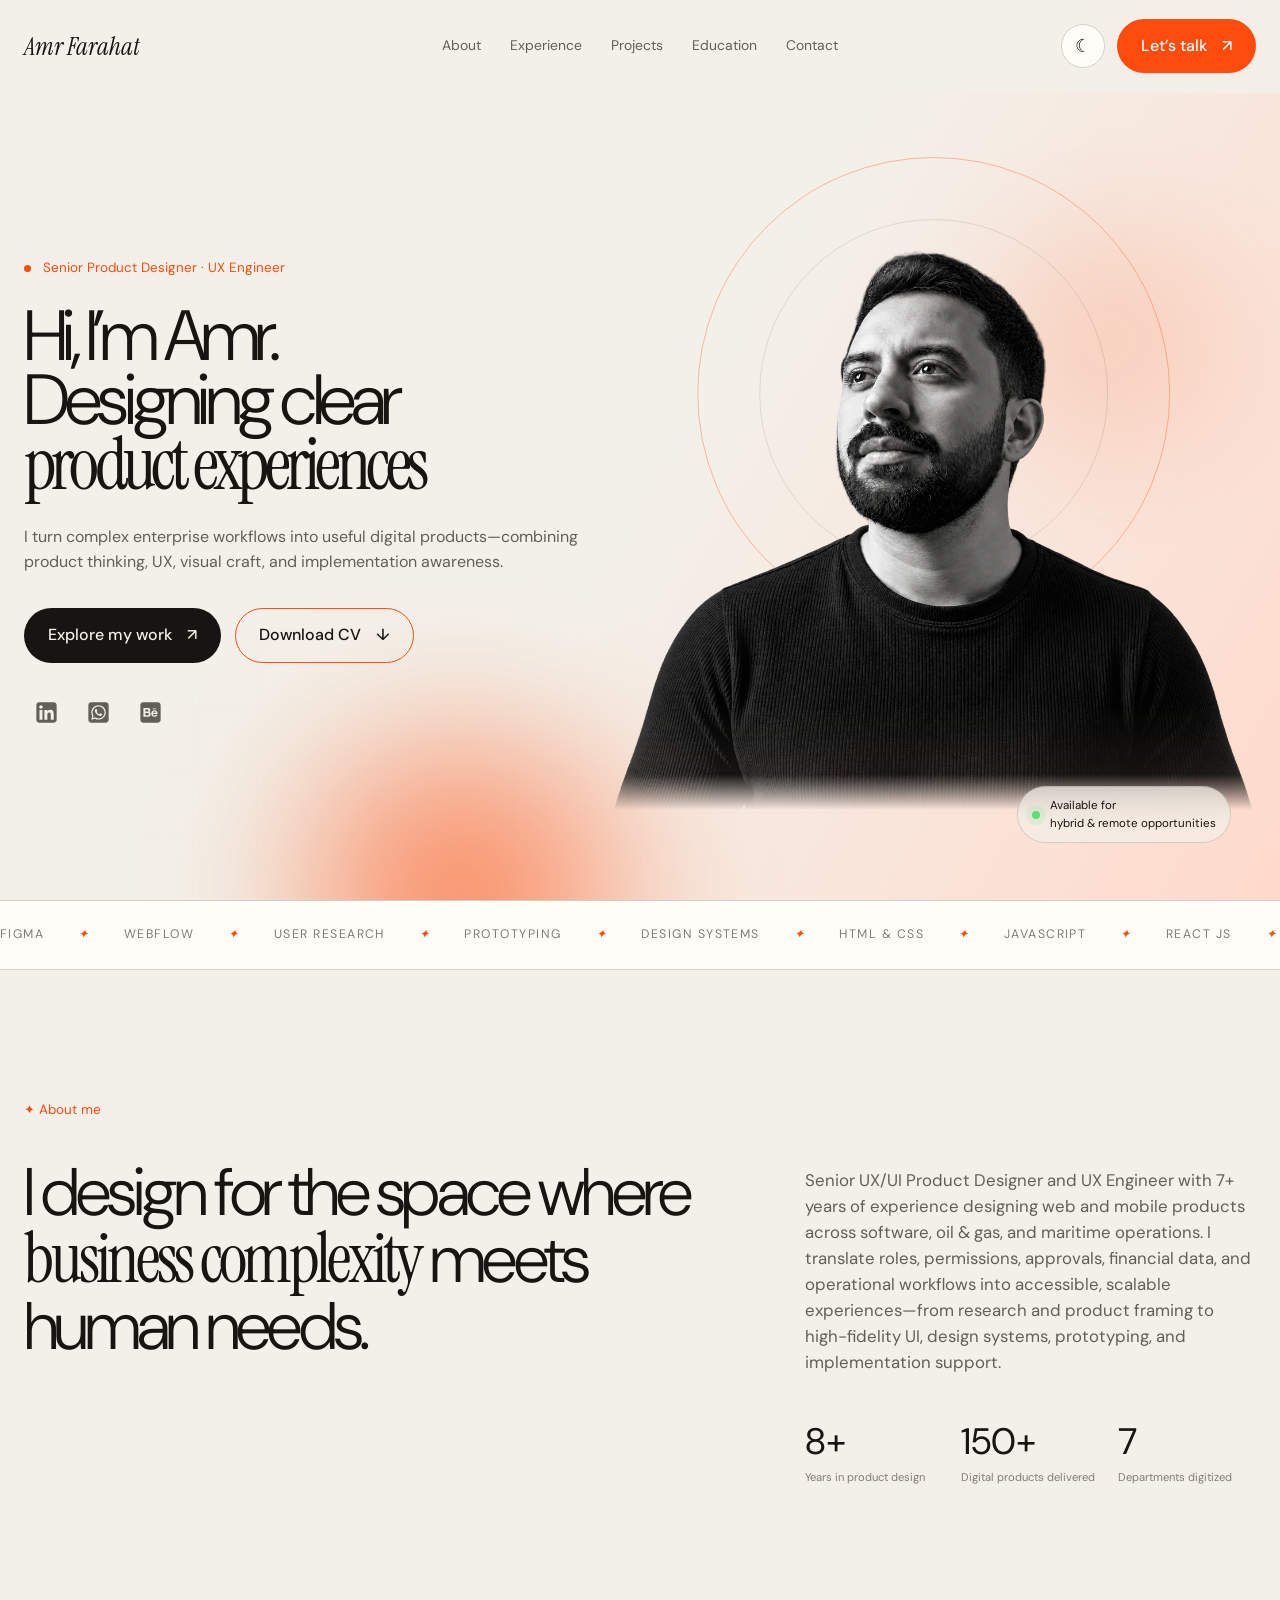
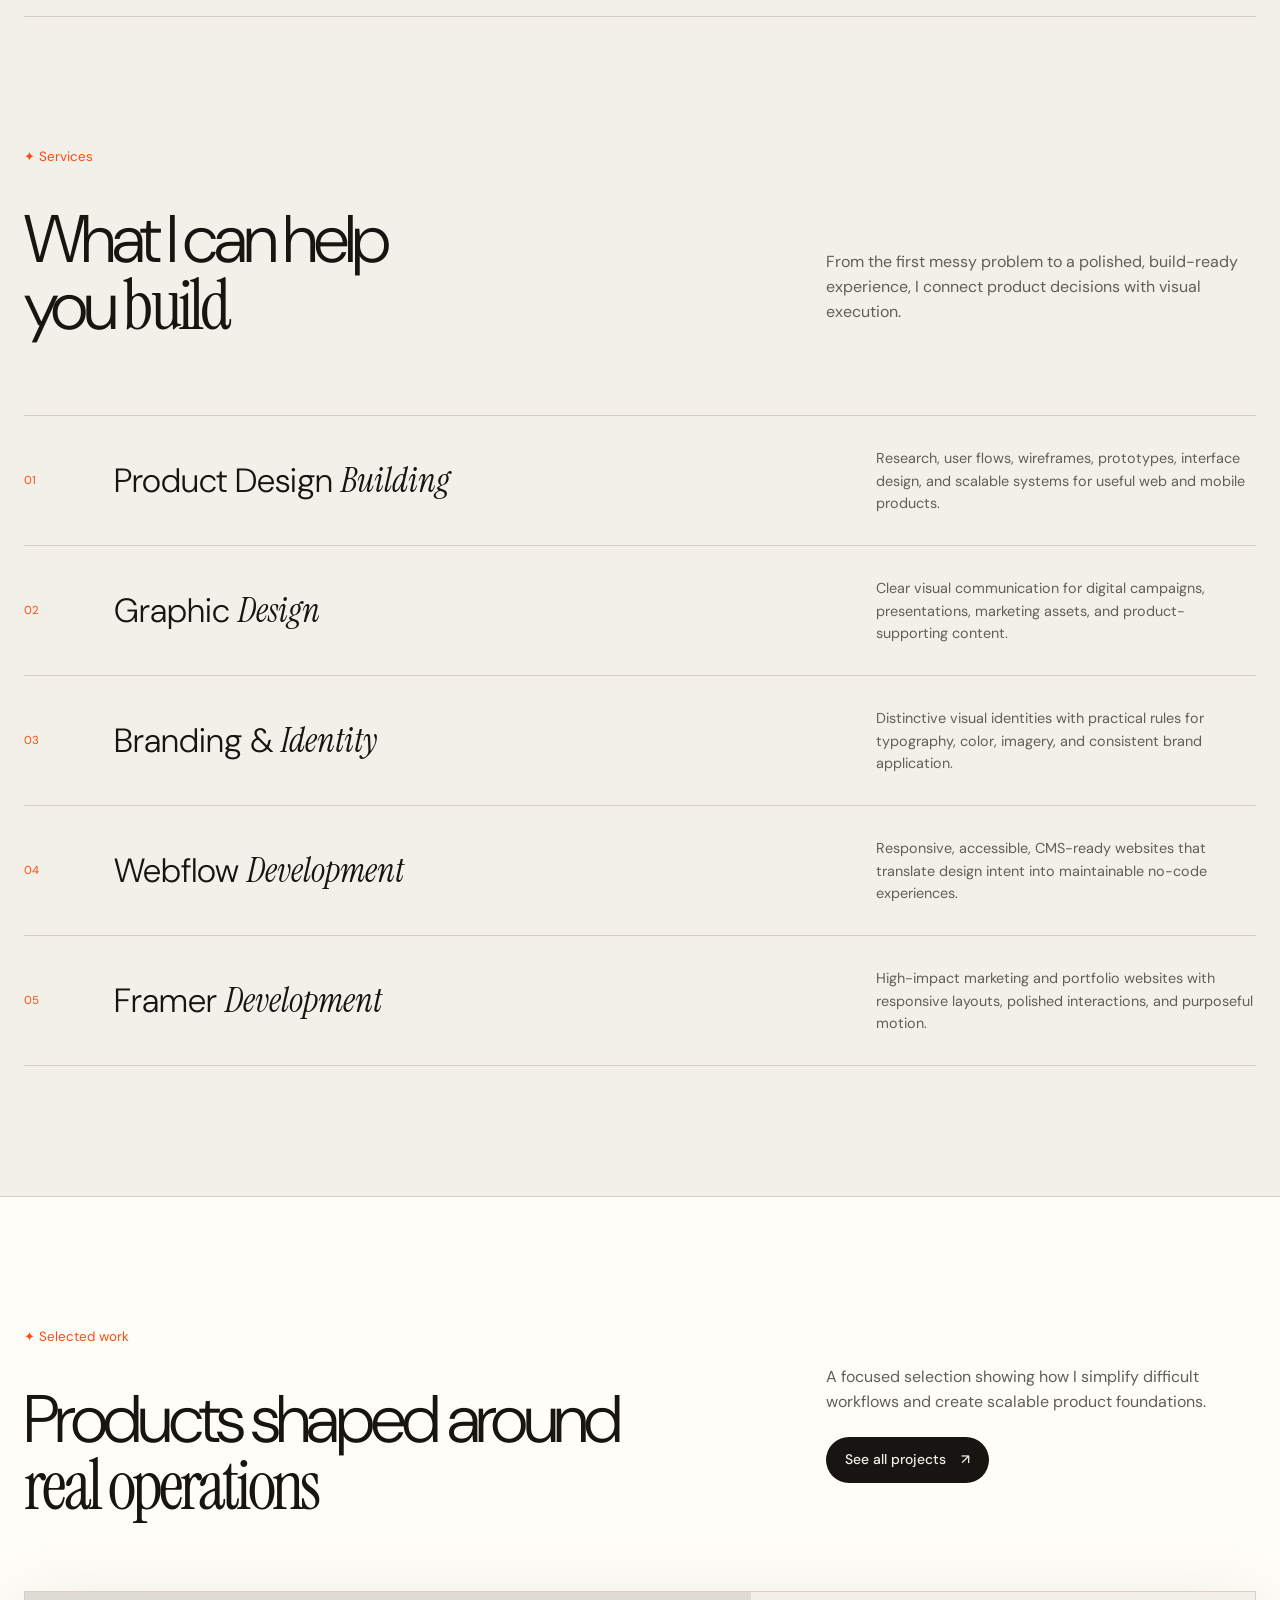
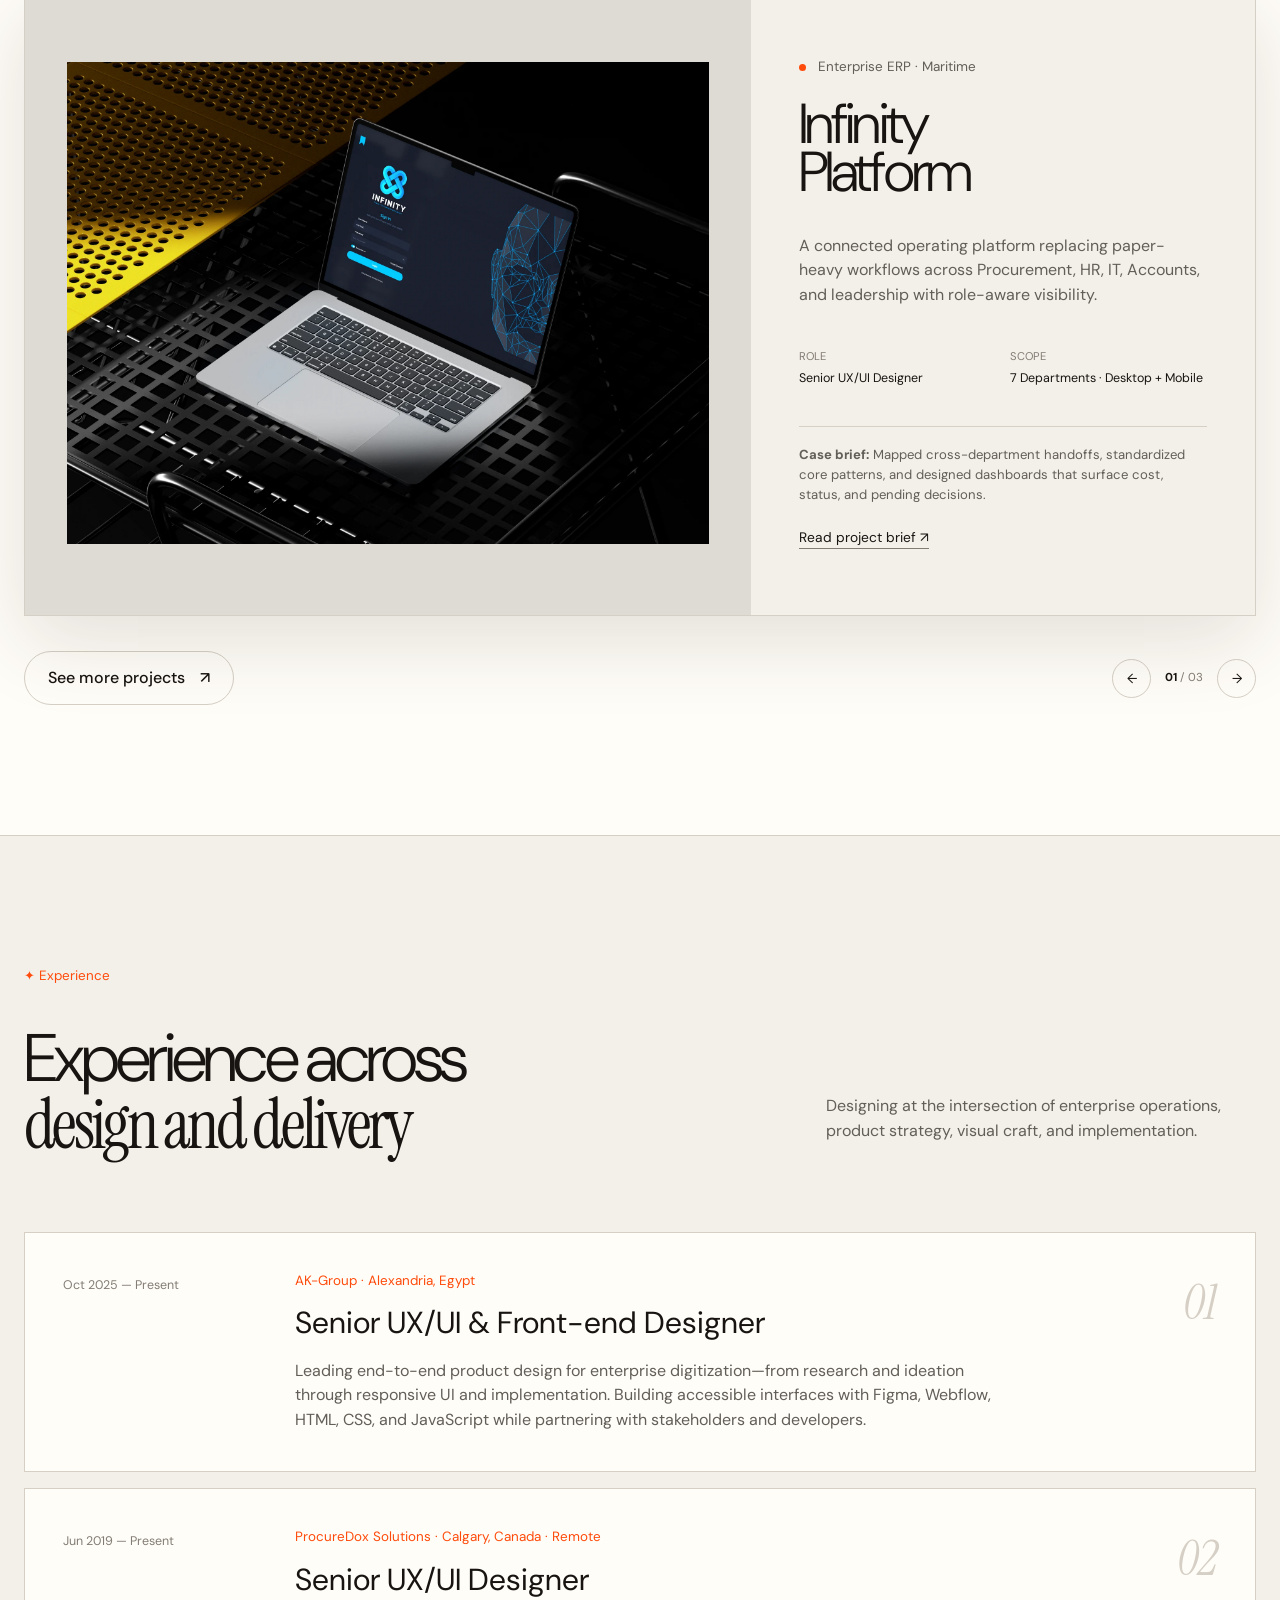
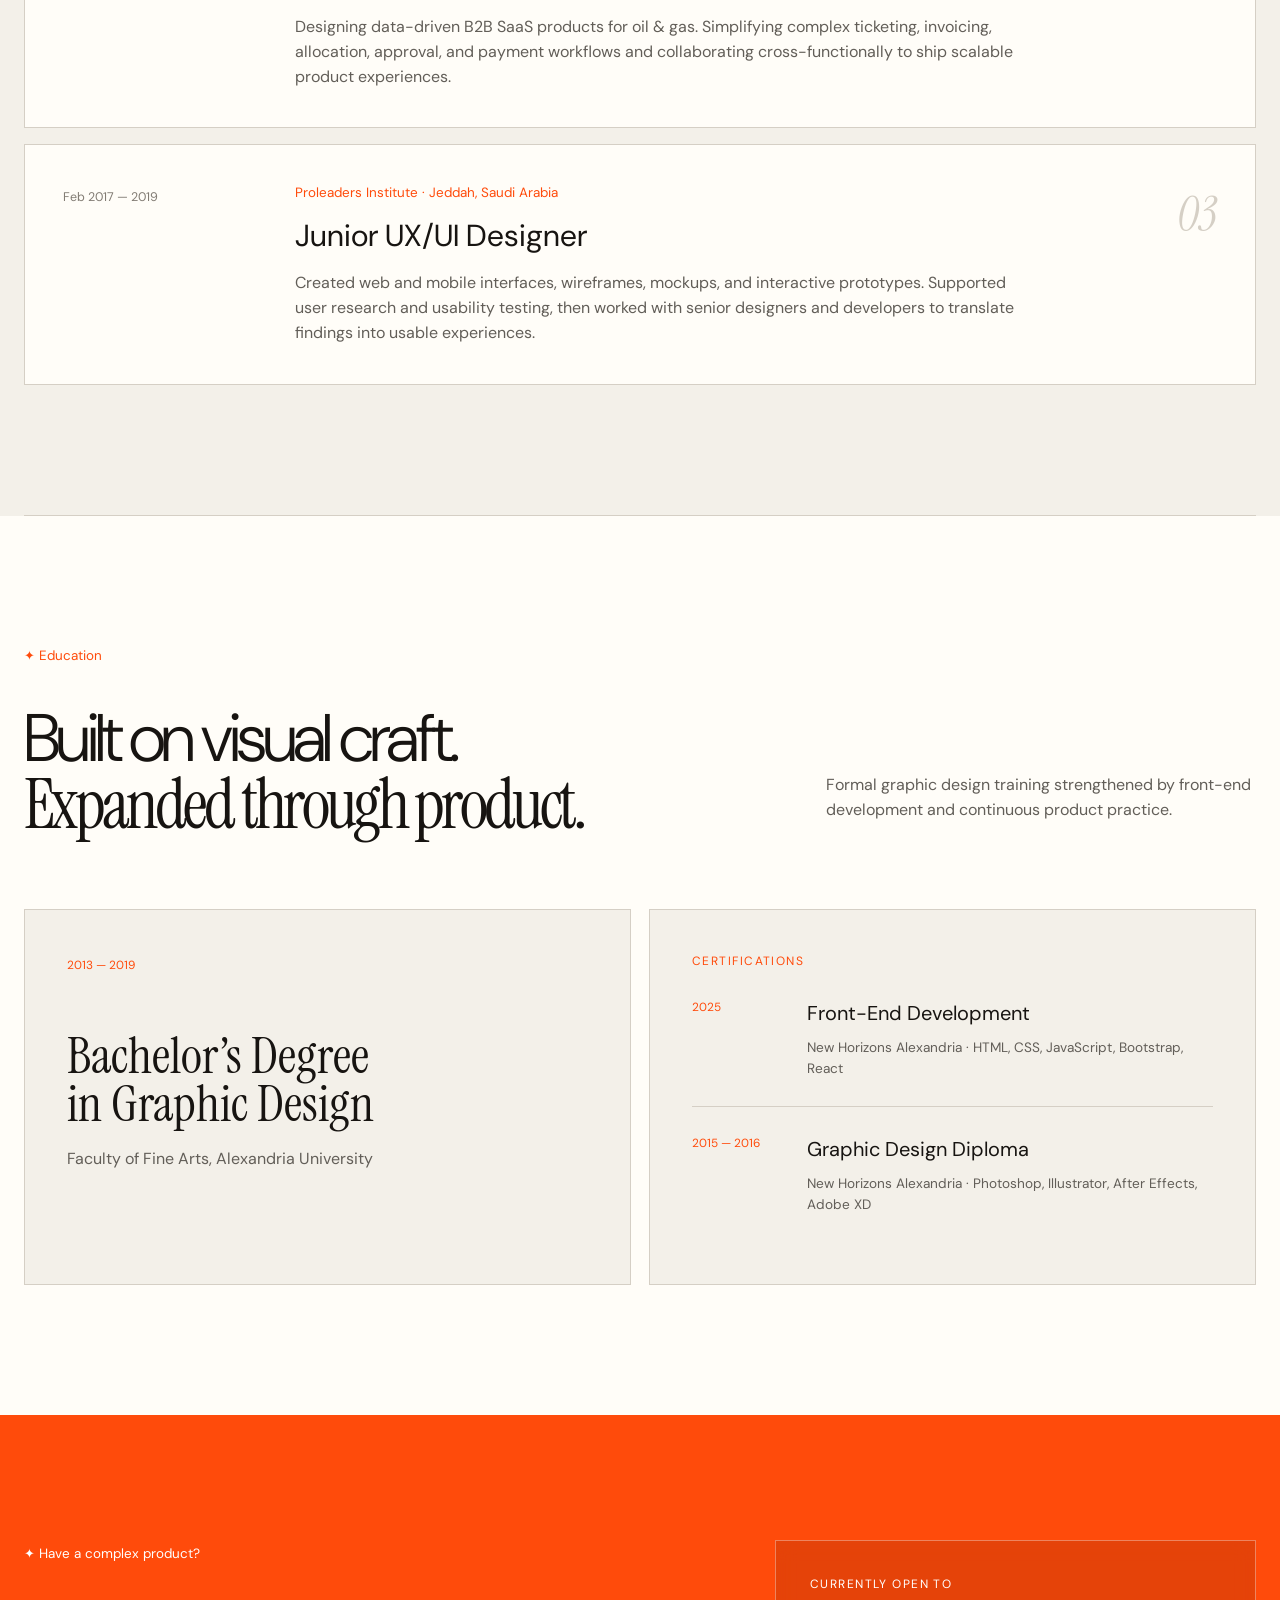
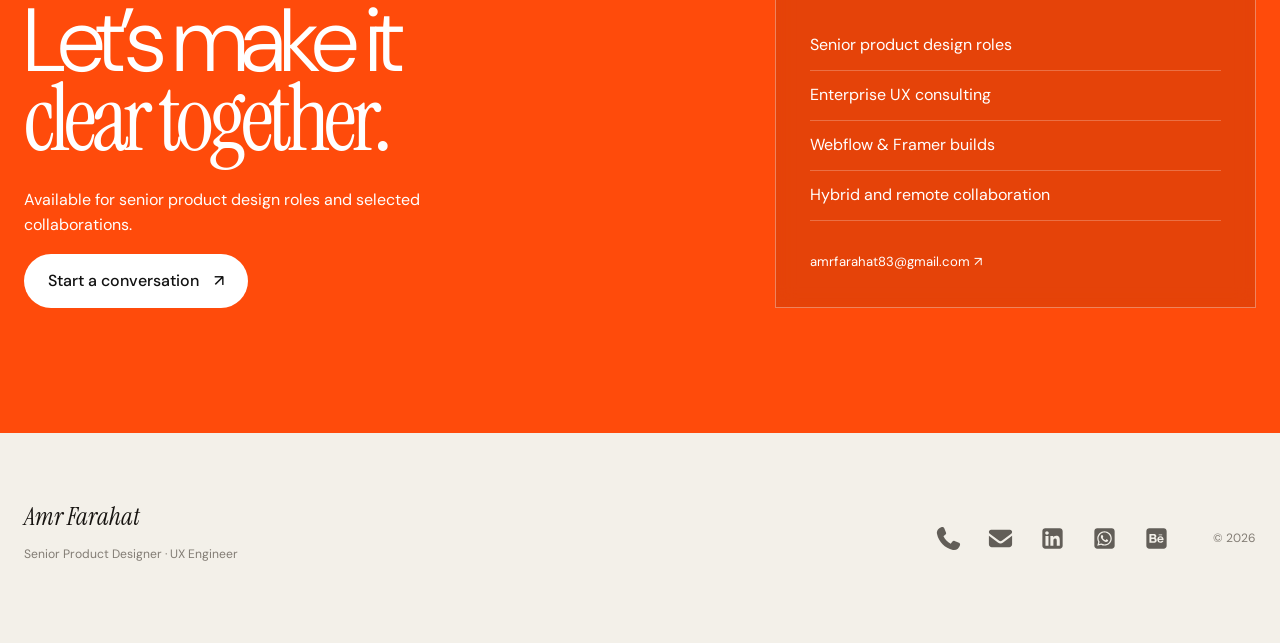
==== commit bd6fa68b: "Publish reviewed portfolio with project mockups" ====
--- a/index.html
+++ b/index.html
@@ -1,65 +1,649 @@
 <!doctype html>
 <html lang="en" data-theme="dark">
-<head>
-  <meta charset="utf-8" />
-  <meta name="viewport" content="width=device-width,initial-scale=1" />
-  <meta name="description" content="Amr Farahat — Senior Product Designer and UX Engineer creating clear, scalable enterprise products." />
-  <meta name="theme-color" content="#070707" />
-  <title>Amr Farahat — Senior Product Designer</title>
-  <link rel="preconnect" href="https://fonts.googleapis.com" /><link rel="preconnect" href="https://fonts.gstatic.com" crossorigin />
-  <link href="https://fonts.googleapis.com/css2?family=DM+Sans:wght@300;400;500;600&family=Instrument+Serif:ital@0;1&display=swap" rel="stylesheet" />
-  <link rel="icon" type="image/svg+xml" href="data:image/svg+xml,%3Csvg xmlns='http://www.w3.org/2000/svg' viewBox='0 0 64 64'%3E%3Crect width='64' height='64' rx='32' fill='%23ff4b0b'/%3E%3Cpath d='M17 44 28 18h8l11 26h-8l-2-6H27l-2 6Zm12-12h6l-3-8Z' fill='white'/%3E%3C/svg%3E" />
-  <link rel="stylesheet" href="styles.css" /><link rel="stylesheet" href="refinements.css" />
-  <script>try{const t=localStorage.getItem('theme');if(t)document.documentElement.dataset.theme=t;else if(matchMedia('(prefers-color-scheme: light)').matches)document.documentElement.dataset.theme='light'}catch(e){}</script>
-  <script src="script.js" defer></script>
-</head>
-<body>
-  <a class="skip" href="#main">Skip to content</a><div class="loader" aria-hidden="true"><span>AF</span></div>
-  <header class="site-header" data-header><div class="wrap header-inner">
-    <a class="wordmark" href="#top" aria-label="Amr Farahat, home">Amr Farahat</a>
-    <button class="menu" type="button" aria-expanded="false" aria-controls="nav" data-menu>Menu</button>
-    <nav id="nav" class="nav" aria-label="Main navigation"><a href="#about">About</a><a href="#experience">Experience</a><a href="#work">Projects</a><a href="#education">Education</a><a href="#contact">Contact</a></nav>
-    <div class="header-actions"><button class="theme-toggle" type="button" data-theme-toggle aria-label="Switch theme"><span aria-hidden="true">☼</span></button><a class="pill orange header-cta" href="mailto:amrfarahat83@gmail.com">Let’s talk <span>↗</span></a></div>
-  </div></header>
-  <main id="main">
-    <section class="hero hero-full" id="top">
-      <div class="hero-background" aria-hidden="true"><span class="orb orb-one"></span><span class="orb orb-two"></span><span class="hero-grid"></span></div>
-      <div class="wrap hero-layout">
-        <div class="hero-copy reveal" data-hero-copy><p class="label"><i></i> Senior Product Designer · UX Engineer</p><h1>Hi, I’m Amr.<br />Designing clear<br /><em>product experiences</em></h1><p class="intro">I turn complex enterprise workflows into useful digital products—combining product thinking, UX, visual craft, and implementation awareness.</p>
-          <div class="actions"><a class="pill light" href="#work">Explore my work <span>↗</span></a><a class="pill outline" href="assets/Amr-Farahat-CV.pdf" download>Download CV <span>↓</span></a></div>
-          <div class="hero-socials" aria-label="Social links"><a class="social-link" href="https://www.linkedin.com/in/amrfarahatelsheshiny/" target="_blank" rel="noopener noreferrer" aria-label="LinkedIn"><svg class="social-icon" viewBox="0 0 640 640" fill="currentColor" aria-hidden="true" focusable="false"><path d="M160 96C124.7 96 96 124.7 96 160L96 480C96 515.3 124.7 544 160 544L480 544C515.3 544 544 515.3 544 480L544 160C544 124.7 515.3 96 480 96L160 96zM165 266.2L231.5 266.2L231.5 480L165 480L165 266.2zM236.7 198.5C236.7 219.8 219.5 237 198.2 237C176.9 237 159.7 219.8 159.7 198.5C159.7 177.2 176.9 160 198.2 160C219.5 160 236.7 177.2 236.7 198.5zM413.9 480L413.9 376C413.9 351.2 413.4 319.3 379.4 319.3C344.8 319.3 339.5 346.3 339.5 374.2L339.5 480L273.1 480L273.1 266.2L336.8 266.2L336.8 295.4L337.7 295.4C346.6 278.6 368.3 260.9 400.6 260.9C467.8 260.9 480.3 305.2 480.3 362.8L480.3 480L413.9 480z" /></svg></a><a class="social-link" href="https://wa.me/201007048924" target="_blank" rel="noopener noreferrer" aria-label="WhatsApp"><svg class="social-icon" viewBox="0 0 640 640" fill="currentColor" aria-hidden="true" focusable="false"><path d="M188.1 318.6C188.1 343.5 195.1 367.8 208.3 388.7L211.4 393.7L198.1 442.3L248 429.2L252.8 432.1C273 444.1 296.2 450.5 319.9 450.5L320 450.5C392.6 450.5 453.3 391.4 453.3 318.7C453.3 283.5 438.1 250.4 413.2 225.5C388.2 200.5 355.2 186.8 320 186.8C247.3 186.8 188.2 245.9 188.1 318.6zM370.8 394C358.2 395.9 348.4 394.9 323.3 384.1C286.5 368.2 261.5 332.6 256.4 325.4C256 324.8 255.7 324.5 255.6 324.3C253.6 321.7 239.4 302.8 239.4 283.3C239.4 264.9 248.4 255.4 252.6 251C252.9 250.7 253.1 250.5 253.3 250.2C256.9 246.2 261.2 245.2 263.9 245.2C266.5 245.2 269.2 245.2 271.5 245.3L272.3 245.3C274.6 245.3 277.5 245.3 280.4 252.1C281.6 255 283.4 259.4 285.3 263.9C288.6 271.9 292 280.2 292.6 281.5C293.6 283.5 294.3 285.8 292.9 288.4C289.5 295.2 286 298.8 283.6 301.4C280.5 304.6 279.1 306.1 281.3 310C296.6 336.3 311.9 345.4 335.2 357.1C339.2 359.1 341.5 358.8 343.8 356.1C346.1 353.5 353.7 344.5 356.3 340.6C358.9 336.6 361.6 337.3 365.2 338.6C368.8 339.9 388.3 349.5 392.3 351.5C393.1 351.9 393.8 352.2 394.4 352.5C397.2 353.9 399.1 354.8 399.9 356.1C400.8 358 400.8 366 397.5 375.2C394.2 384.5 378.4 392.9 370.8 394zM544 160C544 124.7 515.3 96 480 96L160 96C124.7 96 96 124.7 96 160L96 480C96 515.3 124.7 544 160 544L480 544C515.3 544 544 515.3 544 480L544 160zM244.1 457.9L160 480L182.5 397.8C168.6 373.8 161.3 346.5 161.3 318.5C161.4 231.1 232.5 160 319.9 160C362.3 160 402.1 176.5 432.1 206.5C462 236.5 480 276.3 480 318.7C480 406.1 407.3 477.2 319.9 477.2C293.3 477.2 267.2 470.5 244.1 457.9z" /></svg></a><a class="social-link" href="https://www.behance.net/Amr_farahat" target="_blank" rel="noopener noreferrer" aria-label="Behance"><svg class="social-icon" viewBox="0 0 640 640" fill="currentColor" aria-hidden="true" focusable="false"><path d="M251.3 382.4C268.5 382.4 282.5 376.3 282.5 357C282.5 337.3 270.8 329.6 252.2 329.5L206.2 329.5L206.2 382.4L251.3 382.4zM245.9 252.8L206.3 252.8L206.3 297.6L249 297.6C264.1 297.6 274.8 291 274.8 274.7C274.8 257 261.1 252.8 245.9 252.8zM375.4 327.6L437.6 327.6C435.9 309.1 426.3 297.9 407.1 297.9C388.8 297.9 376.6 309.3 375.4 327.6zM480 96L160 96C124.7 96 96 124.7 96 160L96 480C96 515.3 124.7 544 160 544L480 544C515.3 544 544 515.3 544 480L544 160C544 124.7 515.3 96 480 96zM445.5 249L367.7 249L367.7 230.1L445.5 230.1L445.5 249zM289.7 307.7C313.3 314.4 324.7 335.2 324.7 359.3C324.7 398.3 292 415 257.1 415.2L164 415.2L164 223.2L254.5 223.2C287.4 223.2 315.9 232.5 315.9 270.7C315.9 290 306.9 299.5 289.7 307.7zM408.4 269.1C451.9 269.1 476 303.4 476 344.5C476 346.1 475.9 347.8 475.8 349.5C475.8 350.3 475.7 351 475.7 351.7L375.5 351.7C375.5 373.9 387.2 387 409.6 387C421.2 387 436.1 380.8 439.8 368.9L473.5 368.9C463.1 400.8 441.6 415.7 408.4 415.7C364.6 415.7 337.3 386 337.3 342.7C337.3 300.9 366 269.1 408.4 269.1z" /></svg></a></div>
-        </div>
-        <div class="portrait reveal" data-hero-portrait><span class="portrait-ring" aria-hidden="true"></span><img src="assets/amr-hero-cutout.webp" alt="Amr Farahat, Senior Product Designer" fetchpriority="high" decoding="async" /><div class="availability"><i></i><span>Available for<br />hybrid &amp; remote opportunities</span></div></div>
+  <head>
+    <meta charset="utf-8" />
+    <meta name="viewport" content="width=device-width,initial-scale=1" />
+    <meta
+      name="description"
+      content="Amr Farahat — Senior Product Designer and UX Engineer creating clear, scalable enterprise products."
+    />
+    <meta name="theme-color" content="#070707" />
+    <title>Amr Farahat — Senior Product Designer</title>
+    <link rel="preconnect" href="https://fonts.googleapis.com" />
+    <link rel="preconnect" href="https://fonts.gstatic.com" crossorigin />
+    <link
+      href="https://fonts.googleapis.com/css2?family=DM+Sans:wght@300;400;500;600&family=Instrument+Serif:ital@0;1&display=swap"
+      rel="stylesheet"
+    />
+    <link
+      rel="icon"
+      type="image/svg+xml"
+      href="data:image/svg+xml,%3Csvg xmlns='http://www.w3.org/2000/svg' viewBox='0 0 64 64'%3E%3Crect width='64' height='64' rx='32' fill='%23ff4b0b'/%3E%3Cpath d='M17 44 28 18h8l11 26h-8l-2-6H27l-2 6Zm12-12h6l-3-8Z' fill='white'/%3E%3C/svg%3E"
+    />
+    <link rel="stylesheet" href="styles.css" />
+    <link rel="stylesheet" href="refinements.css" />
+    <script>
+      try {
+        const t = localStorage.getItem("theme");
+        if (t) document.documentElement.dataset.theme = t;
+        else if (matchMedia("(prefers-color-scheme: light)").matches)
+          document.documentElement.dataset.theme = "light";
+      } catch (e) {}
+    </script>
+    <script src="script.js" defer></script>
+  </head>
+  <body>
+    <a class="skip" href="#main">Skip to content</a>
+    <div class="loader" aria-hidden="true"><span>AF</span></div>
+    <header class="site-header" data-header>
+      <div class="wrap header-inner">
+        <a class="wordmark" href="#top" aria-label="Amr Farahat, home"
+          >Amr Farahat</a
+        >
+        <button
+          class="menu"
+          type="button"
+          aria-expanded="false"
+          aria-controls="nav"
+          data-menu
+        >
+          Menu
+        </button>
+        <nav id="nav" class="nav" aria-label="Main navigation">
+          <a href="#about">About</a><a href="#experience">Experience</a
+          ><a href="#work">Projects</a><a href="#education">Education</a
+          ><a href="#contact">Contact</a>
+        </nav>
+        <div class="header-actions">
+          <button
+            class="theme-toggle"
+            type="button"
+            data-theme-toggle
+            aria-label="Switch theme"
+          >
+            <span aria-hidden="true">☼</span></button
+          ><a
+            class="pill orange header-cta"
+            href="mailto:amrfarahat83@gmail.com"
+            >Let’s talk <span>↗</span></a
+          >
+        </div>
       </div>
-    </section>
-    <div class="marquee" aria-label="Selected skills and tools"><div class="marquee-track">
-      <span class="marquee-group">Figma <i>✦</i> Webflow <i>✦</i> User Research <i>✦</i> Prototyping <i>✦</i> Design Systems <i>✦</i> HTML &amp; CSS <i>✦</i> JavaScript <i>✦</i> React JS <i>✦</i> Accessibility <i>✦</i></span>
-      <span class="marquee-group" aria-hidden="true">Figma <i>✦</i> Webflow <i>✦</i> User Research <i>✦</i> Prototyping <i>✦</i> Design Systems <i>✦</i> HTML &amp; CSS <i>✦</i> JavaScript <i>✦</i> React <i>✦</i> Accessibility <i>✦</i></span>
-      <span class="marquee-group" aria-hidden="true">bootstrap <i>✦</i> Framer <i>✦</i> Photoshop <i>✦</i> Adobe XD <i>✦</i> Branding <i>✦</i> Social Media &amp; After Effects <i>✦</i></span>
-    </div></div>
-    <section class="about wrap section" id="about"><p class="section-tag">✦ About me</p><div class="about-grid reveal"><h2>I design for the space where <em>business complexity</em> meets human needs.</h2><div class="about-body"><p>Senior UX/UI Product Designer and UX Engineer with 7+ years of experience designing web and mobile products across software, oil &amp; gas, and maritime operations. I translate roles, permissions, approvals, financial data, and operational workflows into accessible, scalable experiences—from research and product framing to high-fidelity UI, design systems, prototyping, and implementation support.</p><div class="metrics" data-counters><div><strong data-counter="7" data-suffix="+">0</strong><span>Years in product design</span></div><div><strong data-counter="25" data-suffix="+">0</strong><span>Digital products delivered</span></div><div><strong data-counter="7">0</strong><span>Departments digitized</span></div></div></div></div></section>
-    <section class="services wrap section" id="services"><div class="section-title reveal"><div><p class="section-tag">✦ Services</p><h2>What I can help<br />you <em>build</em></h2></div><p>From the first messy problem to a polished, build-ready experience, I connect product decisions with visual execution.</p></div><div class="services-list">
-      <article class="reveal"><span>01</span><h3>Product Design <em>Building</em></h3><p>Research, user flows, wireframes, prototypes, interface design, and scalable systems for useful web and mobile products.</p></article>
-      <article class="reveal"><span>02</span><h3>Graphic <em>Design</em></h3><p>Clear visual communication for digital campaigns, presentations, marketing assets, and product-supporting content.</p></article>
-      <article class="reveal"><span>03</span><h3>Branding &amp; <em>Identity</em></h3><p>Distinctive visual identities with practical rules for typography, color, imagery, and consistent brand application.</p></article>
-      <article class="reveal"><span>04</span><h3>Webflow <em>Development</em></h3><p>Responsive, accessible, CMS-ready websites that translate design intent into maintainable no-code experiences.</p></article>
-      <article class="reveal"><span>05</span><h3>Framer <em>Development</em></h3><p>High-impact marketing and portfolio websites with responsive layouts, polished interactions, and purposeful motion.</p></article>
-    </div></section>
-    <section class="work section" id="work"><div class="wrap section-title centered reveal"><div><p class="section-tag">✦ Selected work</p><h2>Products shaped around<br /><em>real operations</em></h2></div><div class="work-intro"><p>A focused selection showing how I simplify difficult workflows and create scalable product foundations.</p><a class="pill light compact" href="projects.html">See all projects <span>↗</span></a></div></div>
-      <div class="project-stage wrap reveal" data-slider>
-        <article class="project-slide active" data-slide><div class="project-shot infinity"><img src="assets/infinity-hero.webp" alt="Infinity ERP shown on desktop and mobile" loading="lazy" decoding="async" /></div><div class="project-detail"><p class="label"><i></i> Enterprise ERP · Maritime</p><h3>Infinity<br />Platform</h3><p>A connected operating platform replacing paper-heavy workflows across Procurement, HR, IT, Accounts, and leadership with role-aware visibility.</p><dl><div><dt>Role</dt><dd>Senior UX/UI Designer</dd></div><div><dt>Scope</dt><dd>7 Departments · Desktop + Mobile</dd></div></dl><p class="case-brief"><b>Case brief:</b> Mapped cross-department handoffs, standardized core patterns, and designed dashboards that surface cost, status, and pending decisions.</p><a href="projects.html#infinity" class="case-link">Read project brief <span>↗</span></a></div></article>
-        <article class="project-slide" data-slide><div class="project-shot procure"><img src="assets/procuredox-invoice.webp" alt="ProcureDox invoice workspace" loading="lazy" decoding="async" /></div><div class="project-detail"><p class="label"><i></i> B2B SaaS · Oil &amp; Gas</p><h3>ProcureDox<br />/ PFM</h3><p>A data-driven platform that makes field tickets, invoices, allocations, approvals, and payments easier to understand and act on.</p><dl><div><dt>Role</dt><dd>Senior UX/UI Designer</dd></div><div><dt>Focus</dt><dd>Financial UX · Workflow Design</dd></div></dl><p class="case-brief"><b>Case brief:</b> Simplified high-stakes financial workflows by exposing source, allocation, status, exceptions, and downstream impact at the point of action.</p><a href="projects.html#procuredox" class="case-link">Read project brief <span>↗</span></a></div></article>
-        <article class="project-slide" data-slide><div class="project-shot brnx"><img src="assets/brnx-travel.webp" alt="BRNX Travel interface" loading="lazy" decoding="async" /></div><div class="project-detail"><p class="label"><i></i> Travel Product</p><h3>BRNX<br />Travel</h3><p>A trustworthy property discovery and ambassador experience connecting booking, messaging, and verification across screen sizes.</p><dl><div><dt>Role</dt><dd>Product / UX Designer</dd></div><div><dt>Focus</dt><dd>Responsive Product UI</dd></div></dl><p class="case-brief"><b>Case brief:</b> Designed a responsive journey that reduces uncertainty across discovery, verification, communication, and booking.</p><a href="projects.html#brnx" class="case-link">Read project brief <span>↗</span></a></div></article>
-      </div><div class="wrap work-more"><a class="pill outline" href="projects.html">See more projects <span>↗</span></a><div class="slider-controls"><button type="button" data-prev aria-label="Previous project">←</button><span><b data-current>01</b> / 03</span><button type="button" data-next aria-label="Next project">→</button></div></div>
-    </section>
-    <!-- Detailed case-study sections intentionally hidden until full content is ready. --><section class="case" id="infinity-case" hidden aria-hidden="true"></section><section class="case case-grey" id="procuredox-case" hidden aria-hidden="true"></section>
-    <section class="experience wrap section" id="experience"><div class="section-title reveal"><div><p class="section-tag">✦ Experience</p><h2>Experience across<br /><em>design and delivery</em></h2></div><p>Designing at the intersection of enterprise operations, product strategy, visual craft, and implementation.</p></div><div class="career">
-      <article class="career-card reveal"><div class="career-date">Oct 2025 — Present</div><div><p class="eyebrow">AK-Group · Alexandria, Egypt</p><h3>Senior UX/UI &amp; Front-end Designer</h3><p>Leading end-to-end product design for enterprise digitization—from research and ideation through responsive UI and implementation. Building accessible interfaces with Figma, Webflow, HTML, CSS, and JavaScript while partnering with stakeholders and developers.</p></div><span class="career-no">01</span></article>
-      <article class="career-card reveal"><div class="career-date">Jun 2019 — Present</div><div><p class="eyebrow">ProcureDox Solutions · Calgary, Canada · Remote</p><h3>Senior UX/UI Designer</h3><p>Designing data-driven B2B SaaS products for oil &amp; gas. Simplifying complex ticketing, invoicing, allocation, approval, and payment workflows and collaborating cross-functionally to ship scalable product experiences.</p></div><span class="career-no">02</span></article>
-      <article class="career-card reveal"><div class="career-date">Feb 2017 — 2019</div><div><p class="eyebrow">Proleaders Institute · Jeddah, Saudi Arabia</p><h3>Junior UX/UI Designer</h3><p>Created web and mobile interfaces, wireframes, mockups, and interactive prototypes. Supported user research and usability testing, then worked with senior designers and developers to translate findings into usable experiences.</p></div><span class="career-no">03</span></article>
-    </div></section>
-    <section class="education section" id="education"><div class="wrap"><div class="section-title reveal"><div><p class="section-tag">✦ Education</p><h2>Built on visual craft.<br /><em>Expanded through product.</em></h2></div><p>Formal graphic design training strengthened by front-end development and continuous product practice.</p></div><div class="education-grid"><article class="education-primary reveal"><span>2013 — 2019</span><h3>Bachelor’s Degree<br />in Graphic Design</h3><p>Faculty of Fine Arts, Alexandria University</p></article><div class="certifications reveal"><p class="mini-title">Certifications</p><article><span>2025</span><div><h3>Front-End Development</h3><p>New Horizons Alexandria · HTML, CSS, JavaScript, Bootstrap, React</p></div></article><article><span>2015 — 2016</span><div><h3>Graphic Design Diploma</h3><p>New Horizons Alexandria · Photoshop, Illustrator, After Effects, Adobe XD</p></div></article></div></div></div></section>
-    <section class="contact" id="contact"><div class="wrap contact-inner reveal"><div class="contact-copy"><p class="section-tag">✦ Have a complex product?</p><h2>Let’s make it<br /><em>clear together.</em></h2><p>Available for senior product design roles and selected collaborations.</p><a class="pill light" href="mailto:amrfarahat83@gmail.com">Start a conversation <span>↗</span></a></div><aside class="contact-card"><p class="mini-title">Currently open to</p><ul><li>Senior product design roles</li><li>Enterprise UX consulting</li><li>Webflow &amp; Framer builds</li><li>Hybrid and remote collaboration</li></ul><a href="mailto:amrfarahat83@gmail.com">amrfarahat83@gmail.com ↗</a></aside></div></section>
-  </main>
-  <footer class="footer wrap"><div><a class="wordmark" href="#top">Amr Farahat</a><p>Senior Product Designer · UX Engineer</p></div><div class="footer-social"><a class="social-link" href="tel:+201007048924" aria-label="Call +20 100 704 8924" title="Call +20 100 704 8924"><svg class="social-icon" viewBox="0 0 640 640" fill="currentColor" aria-hidden="true" focusable="false"><path d="M224.2 89C216.3 70.1 195.7 60.1 176.1 65.4L170.6 66.9C106 84.5 50.8 147.1 66.9 223.3C104 398.3 241.7 536 416.7 573.1C493 589.3 555.5 534 573.1 469.4L574.6 463.9C580 444.2 569.9 423.6 551.1 415.8L453.8 375.3C437.3 368.4 418.2 373.2 406.8 387.1L368.2 434.3C297.9 399.4 241.3 341 208.8 269.3L253 233.3C266.9 222 271.6 202.9 264.8 186.3L224.2 89z" /></svg></a><a class="social-link" href="mailto:amrfarahat83@gmail.com" aria-label="Email amrfarahat83@gmail.com" title="Email amrfarahat83@gmail.com"><svg class="social-icon" viewBox="0 0 640 640" fill="currentColor" aria-hidden="true" focusable="false"><path d="M112 128C85.5 128 64 149.5 64 176C64 191.1 71.1 205.3 83.2 214.4L291.2 370.4C308.3 383.2 331.7 383.2 348.8 370.4L556.8 214.4C568.9 205.3 576 191.1 576 176C576 149.5 554.5 128 528 128L112 128zM64 260L64 448C64 483.3 92.7 512 128 512L512 512C547.3 512 576 483.3 576 448L576 260L377.6 408.8C343.5 434.4 296.5 434.4 262.4 408.8L64 260z" /></svg></a><a class="social-link" href="https://www.linkedin.com/in/amrfarahatelsheshiny/" target="_blank" rel="noopener noreferrer" aria-label="LinkedIn"><svg class="social-icon" viewBox="0 0 640 640" fill="currentColor" aria-hidden="true" focusable="false"><path d="M160 96C124.7 96 96 124.7 96 160L96 480C96 515.3 124.7 544 160 544L480 544C515.3 544 544 515.3 544 480L544 160C544 124.7 515.3 96 480 96L160 96zM165 266.2L231.5 266.2L231.5 480L165 480L165 266.2zM236.7 198.5C236.7 219.8 219.5 237 198.2 237C176.9 237 159.7 219.8 159.7 198.5C159.7 177.2 176.9 160 198.2 160C219.5 160 236.7 177.2 236.7 198.5zM413.9 480L413.9 376C413.9 351.2 413.4 319.3 379.4 319.3C344.8 319.3 339.5 346.3 339.5 374.2L339.5 480L273.1 480L273.1 266.2L336.8 266.2L336.8 295.4L337.7 295.4C346.6 278.6 368.3 260.9 400.6 260.9C467.8 260.9 480.3 305.2 480.3 362.8L480.3 480L413.9 480z" /></svg></a><a class="social-link" href="https://wa.me/201007048924" target="_blank" rel="noopener noreferrer" aria-label="WhatsApp"><svg class="social-icon" viewBox="0 0 640 640" fill="currentColor" aria-hidden="true" focusable="false"><path d="M188.1 318.6C188.1 343.5 195.1 367.8 208.3 388.7L211.4 393.7L198.1 442.3L248 429.2L252.8 432.1C273 444.1 296.2 450.5 319.9 450.5L320 450.5C392.6 450.5 453.3 391.4 453.3 318.7C453.3 283.5 438.1 250.4 413.2 225.5C388.2 200.5 355.2 186.8 320 186.8C247.3 186.8 188.2 245.9 188.1 318.6zM370.8 394C358.2 395.9 348.4 394.9 323.3 384.1C286.5 368.2 261.5 332.6 256.4 325.4C256 324.8 255.7 324.5 255.6 324.3C253.6 321.7 239.4 302.8 239.4 283.3C239.4 264.9 248.4 255.4 252.6 251C252.9 250.7 253.1 250.5 253.3 250.2C256.9 246.2 261.2 245.2 263.9 245.2C266.5 245.2 269.2 245.2 271.5 245.3L272.3 245.3C274.6 245.3 277.5 245.3 280.4 252.1C281.6 255 283.4 259.4 285.3 263.9C288.6 271.9 292 280.2 292.6 281.5C293.6 283.5 294.3 285.8 292.9 288.4C289.5 295.2 286 298.8 283.6 301.4C280.5 304.6 279.1 306.1 281.3 310C296.6 336.3 311.9 345.4 335.2 357.1C339.2 359.1 341.5 358.8 343.8 356.1C346.1 353.5 353.7 344.5 356.3 340.6C358.9 336.6 361.6 337.3 365.2 338.6C368.8 339.9 388.3 349.5 392.3 351.5C393.1 351.9 393.8 352.2 394.4 352.5C397.2 353.9 399.1 354.8 399.9 356.1C400.8 358 400.8 366 397.5 375.2C394.2 384.5 378.4 392.9 370.8 394zM544 160C544 124.7 515.3 96 480 96L160 96C124.7 96 96 124.7 96 160L96 480C96 515.3 124.7 544 160 544L480 544C515.3 544 544 515.3 544 480L544 160zM244.1 457.9L160 480L182.5 397.8C168.6 373.8 161.3 346.5 161.3 318.5C161.4 231.1 232.5 160 319.9 160C362.3 160 402.1 176.5 432.1 206.5C462 236.5 480 276.3 480 318.7C480 406.1 407.3 477.2 319.9 477.2C293.3 477.2 267.2 470.5 244.1 457.9z" /></svg></a><a class="social-link" href="https://www.behance.net/Amr_farahat" target="_blank" rel="noopener noreferrer" aria-label="Behance"><svg class="social-icon" viewBox="0 0 640 640" fill="currentColor" aria-hidden="true" focusable="false"><path d="M251.3 382.4C268.5 382.4 282.5 376.3 282.5 357C282.5 337.3 270.8 329.6 252.2 329.5L206.2 329.5L206.2 382.4L251.3 382.4zM245.9 252.8L206.3 252.8L206.3 297.6L249 297.6C264.1 297.6 274.8 291 274.8 274.7C274.8 257 261.1 252.8 245.9 252.8zM375.4 327.6L437.6 327.6C435.9 309.1 426.3 297.9 407.1 297.9C388.8 297.9 376.6 309.3 375.4 327.6zM480 96L160 96C124.7 96 96 124.7 96 160L96 480C96 515.3 124.7 544 160 544L480 544C515.3 544 544 515.3 544 480L544 160C544 124.7 515.3 96 480 96zM445.5 249L367.7 249L367.7 230.1L445.5 230.1L445.5 249zM289.7 307.7C313.3 314.4 324.7 335.2 324.7 359.3C324.7 398.3 292 415 257.1 415.2L164 415.2L164 223.2L254.5 223.2C287.4 223.2 315.9 232.5 315.9 270.7C315.9 290 306.9 299.5 289.7 307.7zM408.4 269.1C451.9 269.1 476 303.4 476 344.5C476 346.1 475.9 347.8 475.8 349.5C475.8 350.3 475.7 351 475.7 351.7L375.5 351.7C375.5 373.9 387.2 387 409.6 387C421.2 387 436.1 380.8 439.8 368.9L473.5 368.9C463.1 400.8 441.6 415.7 408.4 415.7C364.6 415.7 337.3 386 337.3 342.7C337.3 300.9 366 269.1 408.4 269.1z" /></svg></a></div><span>© <span data-year></span></span></footer>
-</body></html>
+    </header>
+    <main id="main">
+      <section class="hero hero-full" id="top">
+        <div class="hero-background" aria-hidden="true">
+          <span class="orb orb-one"></span><span class="orb orb-two"></span
+          ><span class="hero-grid"></span>
+        </div>
+        <div class="wrap hero-layout">
+          <div class="hero-copy reveal" data-hero-copy>
+            <p class="label"><i></i> Senior Product Designer · UX Engineer</p>
+            <h1>
+              Hi, I’m Amr.<br />Designing clear<br /><em
+                >product experiences</em
+              >
+            </h1>
+            <p class="intro">
+              I turn complex enterprise workflows into useful digital
+              products—combining product thinking, UX, visual craft, and
+              implementation awareness.
+            </p>
+            <div class="actions">
+              <a class="pill light" href="#work"
+                >Explore my work <span>↗</span></a
+              ><a class="pill outline" href="assets/Amr-Farahat-CV.pdf" download
+                >Download CV <span>↓</span></a
+              >
+            </div>
+            <div class="hero-socials" aria-label="Social links">
+              <a
+                class="social-link"
+                href="https://www.linkedin.com/in/amrfarahatelsheshiny/"
+                target="_blank"
+                rel="noopener noreferrer"
+                aria-label="LinkedIn"
+                ><svg
+                  class="social-icon"
+                  viewBox="0 0 640 640"
+                  fill="currentColor"
+                  aria-hidden="true"
+                  focusable="false"
+                >
+                  <path
+                    d="M160 96C124.7 96 96 124.7 96 160L96 480C96 515.3 124.7 544 160 544L480 544C515.3 544 544 515.3 544 480L544 160C544 124.7 515.3 96 480 96L160 96zM165 266.2L231.5 266.2L231.5 480L165 480L165 266.2zM236.7 198.5C236.7 219.8 219.5 237 198.2 237C176.9 237 159.7 219.8 159.7 198.5C159.7 177.2 176.9 160 198.2 160C219.5 160 236.7 177.2 236.7 198.5zM413.9 480L413.9 376C413.9 351.2 413.4 319.3 379.4 319.3C344.8 319.3 339.5 346.3 339.5 374.2L339.5 480L273.1 480L273.1 266.2L336.8 266.2L336.8 295.4L337.7 295.4C346.6 278.6 368.3 260.9 400.6 260.9C467.8 260.9 480.3 305.2 480.3 362.8L480.3 480L413.9 480z"
+                  /></svg></a
+              ><a
+                class="social-link"
+                href="https://wa.me/201007048924"
+                target="_blank"
+                rel="noopener noreferrer"
+                aria-label="WhatsApp"
+                ><svg
+                  class="social-icon"
+                  viewBox="0 0 640 640"
+                  fill="currentColor"
+                  aria-hidden="true"
+                  focusable="false"
+                >
+                  <path
+                    d="M188.1 318.6C188.1 343.5 195.1 367.8 208.3 388.7L211.4 393.7L198.1 442.3L248 429.2L252.8 432.1C273 444.1 296.2 450.5 319.9 450.5L320 450.5C392.6 450.5 453.3 391.4 453.3 318.7C453.3 283.5 438.1 250.4 413.2 225.5C388.2 200.5 355.2 186.8 320 186.8C247.3 186.8 188.2 245.9 188.1 318.6zM370.8 394C358.2 395.9 348.4 394.9 323.3 384.1C286.5 368.2 261.5 332.6 256.4 325.4C256 324.8 255.7 324.5 255.6 324.3C253.6 321.7 239.4 302.8 239.4 283.3C239.4 264.9 248.4 255.4 252.6 251C252.9 250.7 253.1 250.5 253.3 250.2C256.9 246.2 261.2 245.2 263.9 245.2C266.5 245.2 269.2 245.2 271.5 245.3L272.3 245.3C274.6 245.3 277.5 245.3 280.4 252.1C281.6 255 283.4 259.4 285.3 263.9C288.6 271.9 292 280.2 292.6 281.5C293.6 283.5 294.3 285.8 292.9 288.4C289.5 295.2 286 298.8 283.6 301.4C280.5 304.6 279.1 306.1 281.3 310C296.6 336.3 311.9 345.4 335.2 357.1C339.2 359.1 341.5 358.8 343.8 356.1C346.1 353.5 353.7 344.5 356.3 340.6C358.9 336.6 361.6 337.3 365.2 338.6C368.8 339.9 388.3 349.5 392.3 351.5C393.1 351.9 393.8 352.2 394.4 352.5C397.2 353.9 399.1 354.8 399.9 356.1C400.8 358 400.8 366 397.5 375.2C394.2 384.5 378.4 392.9 370.8 394zM544 160C544 124.7 515.3 96 480 96L160 96C124.7 96 96 124.7 96 160L96 480C96 515.3 124.7 544 160 544L480 544C515.3 544 544 515.3 544 480L544 160zM244.1 457.9L160 480L182.5 397.8C168.6 373.8 161.3 346.5 161.3 318.5C161.4 231.1 232.5 160 319.9 160C362.3 160 402.1 176.5 432.1 206.5C462 236.5 480 276.3 480 318.7C480 406.1 407.3 477.2 319.9 477.2C293.3 477.2 267.2 470.5 244.1 457.9z"
+                  /></svg></a
+              ><a
+                class="social-link"
+                href="https://www.behance.net/Amr_farahat"
+                target="_blank"
+                rel="noopener noreferrer"
+                aria-label="Behance"
+                ><svg
+                  class="social-icon"
+                  viewBox="0 0 640 640"
+                  fill="currentColor"
+                  aria-hidden="true"
+                  focusable="false"
+                >
+                  <path
+                    d="M251.3 382.4C268.5 382.4 282.5 376.3 282.5 357C282.5 337.3 270.8 329.6 252.2 329.5L206.2 329.5L206.2 382.4L251.3 382.4zM245.9 252.8L206.3 252.8L206.3 297.6L249 297.6C264.1 297.6 274.8 291 274.8 274.7C274.8 257 261.1 252.8 245.9 252.8zM375.4 327.6L437.6 327.6C435.9 309.1 426.3 297.9 407.1 297.9C388.8 297.9 376.6 309.3 375.4 327.6zM480 96L160 96C124.7 96 96 124.7 96 160L96 480C96 515.3 124.7 544 160 544L480 544C515.3 544 544 515.3 544 480L544 160C544 124.7 515.3 96 480 96zM445.5 249L367.7 249L367.7 230.1L445.5 230.1L445.5 249zM289.7 307.7C313.3 314.4 324.7 335.2 324.7 359.3C324.7 398.3 292 415 257.1 415.2L164 415.2L164 223.2L254.5 223.2C287.4 223.2 315.9 232.5 315.9 270.7C315.9 290 306.9 299.5 289.7 307.7zM408.4 269.1C451.9 269.1 476 303.4 476 344.5C476 346.1 475.9 347.8 475.8 349.5C475.8 350.3 475.7 351 475.7 351.7L375.5 351.7C375.5 373.9 387.2 387 409.6 387C421.2 387 436.1 380.8 439.8 368.9L473.5 368.9C463.1 400.8 441.6 415.7 408.4 415.7C364.6 415.7 337.3 386 337.3 342.7C337.3 300.9 366 269.1 408.4 269.1z"
+                  /></svg
+              ></a>
+            </div>
+          </div>
+          <div class="portrait reveal" data-hero-portrait>
+            <span class="portrait-ring" aria-hidden="true"></span
+            ><img
+              src="assets/amr-hero-cutout.webp"
+              alt="Amr Farahat, Senior Product Designer"
+              fetchpriority="high"
+              decoding="async"
+            />
+            <div class="availability">
+              <i></i
+              ><span>Available for<br />hybrid &amp; remote opportunities</span>
+            </div>
+          </div>
+        </div>
+      </section>
+      <div class="marquee" aria-label="Selected skills and tools">
+        <div class="marquee-track">
+          <span class="marquee-group"
+            >Figma <i>✦</i> Webflow <i>✦</i> User Research <i>✦</i> Prototyping
+            <i>✦</i> Design Systems <i>✦</i> HTML &amp; CSS <i>✦</i> JavaScript
+            <i>✦</i> React JS <i>✦</i> Accessibility <i>✦</i></span
+          >
+          <span class="marquee-group" aria-hidden="true"
+            >Figma <i>✦</i> Webflow <i>✦</i> User Research <i>✦</i> Prototyping
+            <i>✦</i> Design Systems <i>✦</i> HTML &amp; CSS <i>✦</i> JavaScript
+            <i>✦</i> React <i>✦</i> Accessibility <i>✦</i></span
+          >
+          <span class="marquee-group" aria-hidden="true"
+            >bootstrap <i>✦</i> Framer <i>✦</i> Photoshop <i>✦</i> Adobe XD
+            <i>✦</i> Branding <i>✦</i> Social Media &amp; After Effects
+            <i>✦</i></span
+          >
+        </div>
+      </div>
+      <section class="about wrap section" id="about">
+        <p class="section-tag">✦ About me</p>
+        <div class="about-grid reveal">
+          <h2>
+            I design for the space where <em>business complexity</em> meets
+            human needs.
+          </h2>
+          <div class="about-body">
+            <p>
+              Senior UX/UI Product Designer and UX Engineer with 7+ years of
+              experience designing web and mobile products across software, oil
+              &amp; gas, and maritime operations. I translate roles,
+              permissions, approvals, financial data, and operational workflows
+              into accessible, scalable experiences—from research and product
+              framing to high-fidelity UI, design systems, prototyping, and
+              implementation support.
+            </p>
+            <div class="metrics" data-counters>
+              <div>
+                <strong data-counter="+8" data-suffix="+">0</strong
+                ><span>Years in product design</span>
+              </div>
+              <div>
+                <strong data-counter="+150" data-suffix="+">0</strong
+                ><span>Digital products delivered</span>
+              </div>
+              <div>
+                <strong data-counter="7">0</strong
+                ><span>Departments digitized</span>
+              </div>
+            </div>
+          </div>
+        </div>
+      </section>
+      <section class="services wrap section" id="services">
+        <div class="section-title reveal">
+          <div>
+            <p class="section-tag">✦ Services</p>
+            <h2>What I can help<br />you <em>build</em></h2>
+          </div>
+          <p>
+            From the first messy problem to a polished, build-ready experience,
+            I connect product decisions with visual execution.
+          </p>
+        </div>
+        <div class="services-list">
+          <article class="reveal">
+            <span>01</span>
+            <h3>Product Design <em>Building</em></h3>
+            <p>
+              Research, user flows, wireframes, prototypes, interface design,
+              and scalable systems for useful web and mobile products.
+            </p>
+          </article>
+          <article class="reveal">
+            <span>02</span>
+            <h3>Graphic <em>Design</em></h3>
+            <p>
+              Clear visual communication for digital campaigns, presentations,
+              marketing assets, and product-supporting content.
+            </p>
+          </article>
+          <article class="reveal">
+            <span>03</span>
+            <h3>Branding &amp; <em>Identity</em></h3>
+            <p>
+              Distinctive visual identities with practical rules for typography,
+              color, imagery, and consistent brand application.
+            </p>
+          </article>
+          <article class="reveal">
+            <span>04</span>
+            <h3>Webflow <em>Development</em></h3>
+            <p>
+              Responsive, accessible, CMS-ready websites that translate design
+              intent into maintainable no-code experiences.
+            </p>
+          </article>
+          <article class="reveal">
+            <span>05</span>
+            <h3>Framer <em>Development</em></h3>
+            <p>
+              High-impact marketing and portfolio websites with responsive
+              layouts, polished interactions, and purposeful motion.
+            </p>
+          </article>
+        </div>
+      </section>
+      <section class="work section" id="work">
+        <div class="wrap section-title centered reveal">
+          <div>
+            <p class="section-tag">✦ Selected work</p>
+            <h2>Products shaped around<br /><em>real operations</em></h2>
+          </div>
+          <div class="work-intro">
+            <p>
+              A focused selection showing how I simplify difficult workflows and
+              create scalable product foundations.
+            </p>
+            <a class="pill light compact" href="projects.html"
+              >See all projects <span>↗</span></a
+            >
+          </div>
+        </div>
+        <div class="project-stage wrap reveal" data-slider>
+          <article class="project-slide active" data-slide>
+            <div class="project-shot infinity">
+              <img
+                src="assets/infinity-hero.webp"
+                alt="Infinity ERP shown on desktop and mobile"
+                loading="lazy"
+                decoding="async"
+              />
+            </div>
+            <div class="project-detail">
+              <p class="label"><i></i> Enterprise ERP · Maritime</p>
+              <h3>Infinity<br />Platform</h3>
+              <p>
+                A connected operating platform replacing paper-heavy workflows
+                across Procurement, HR, IT, Accounts, and leadership with
+                role-aware visibility.
+              </p>
+              <dl>
+                <div>
+                  <dt>Role</dt>
+                  <dd>Senior UX/UI Designer</dd>
+                </div>
+                <div>
+                  <dt>Scope</dt>
+                  <dd>7 Departments · Desktop + Mobile</dd>
+                </div>
+              </dl>
+              <p class="case-brief">
+                <b>Case brief:</b> Mapped cross-department handoffs,
+                standardized core patterns, and designed dashboards that surface
+                cost, status, and pending decisions.
+              </p>
+              <a href="projects.html#infinity" class="case-link"
+                >Read project brief <span>↗</span></a
+              >
+            </div>
+          </article>
+          <article class="project-slide" data-slide>
+            <div class="project-shot procure">
+              <img
+                src="assets/procuredox-invoice.webp"
+                alt="ProcureDox invoice workspace"
+                loading="lazy"
+                decoding="async"
+              />
+            </div>
+            <div class="project-detail">
+              <p class="label"><i></i> B2B SaaS · Oil &amp; Gas</p>
+              <h3>ProcureDox<br />/ PFM</h3>
+              <p>
+                A data-driven platform that makes field tickets, invoices,
+                allocations, approvals, and payments easier to understand and
+                act on.
+              </p>
+              <dl>
+                <div>
+                  <dt>Role</dt>
+                  <dd>Senior UX/UI Designer</dd>
+                </div>
+                <div>
+                  <dt>Focus</dt>
+                  <dd>Financial UX · Workflow Design</dd>
+                </div>
+              </dl>
+              <p class="case-brief">
+                <b>Case brief:</b> Simplified high-stakes financial workflows by
+                exposing source, allocation, status, exceptions, and downstream
+                impact at the point of action.
+              </p>
+              <a href="projects.html#procuredox" class="case-link"
+                >Read project brief <span>↗</span></a
+              >
+            </div>
+          </article>
+          <article class="project-slide" data-slide>
+            <div class="project-shot brnx">
+              <img
+                src="assets/brnx-travel.webp"
+                alt="BRNX Travel interface"
+                loading="lazy"
+                decoding="async"
+              />
+            </div>
+            <div class="project-detail">
+              <p class="label"><i></i> Travel Product</p>
+              <h3>BRNX<br />Travel</h3>
+              <p>
+                A trustworthy property discovery and ambassador experience
+                connecting booking, messaging, and verification across screen
+                sizes.
+              </p>
+              <dl>
+                <div>
+                  <dt>Role</dt>
+                  <dd>Product / UX Designer</dd>
+                </div>
+                <div>
+                  <dt>Focus</dt>
+                  <dd>Responsive Product UI</dd>
+                </div>
+              </dl>
+              <p class="case-brief">
+                <b>Case brief:</b> Designed a responsive journey that reduces
+                uncertainty across discovery, verification, communication, and
+                booking.
+              </p>
+              <a href="projects.html#brnx" class="case-link"
+                >Read project brief <span>↗</span></a
+              >
+            </div>
+          </article>
+        </div>
+        <div class="wrap work-more">
+          <a class="pill outline" href="projects.html"
+            >See more projects <span>↗</span></a
+          >
+          <div class="slider-controls">
+            <button type="button" data-prev aria-label="Previous project">
+              ←</button
+            ><span><b data-current>01</b> / 03</span
+            ><button type="button" data-next aria-label="Next project">
+              →
+            </button>
+          </div>
+        </div>
+      </section>
+      <!-- Detailed case-study sections intentionally hidden until full content is ready. -->
+      <section
+        class="case"
+        id="infinity-case"
+        hidden
+        aria-hidden="true"
+      ></section>
+      <section
+        class="case case-grey"
+        id="procuredox-case"
+        hidden
+        aria-hidden="true"
+      ></section>
+      <section class="experience wrap section" id="experience">
+        <div class="section-title reveal">
+          <div>
+            <p class="section-tag">✦ Experience</p>
+            <h2>Experience across<br /><em>design and delivery</em></h2>
+          </div>
+          <p>
+            Designing at the intersection of enterprise operations, product
+            strategy, visual craft, and implementation.
+          </p>
+        </div>
+        <div class="career">
+          <article class="career-card reveal">
+            <div class="career-date">Oct 2025 — Present</div>
+            <div>
+              <p class="eyebrow">AK-Group · Alexandria, Egypt</p>
+              <h3>Senior UX/UI &amp; Front-end Designer</h3>
+              <p>
+                Leading end-to-end product design for enterprise
+                digitization—from research and ideation through responsive UI
+                and implementation. Building accessible interfaces with Figma,
+                Webflow, HTML, CSS, and JavaScript while partnering with
+                stakeholders and developers.
+              </p>
+            </div>
+            <span class="career-no">01</span>
+          </article>
+          <article class="career-card reveal">
+            <div class="career-date">Jun 2019 — Present</div>
+            <div>
+              <p class="eyebrow">
+                ProcureDox Solutions · Calgary, Canada · Remote
+              </p>
+              <h3>Senior UX/UI Designer</h3>
+              <p>
+                Designing data-driven B2B SaaS products for oil &amp; gas.
+                Simplifying complex ticketing, invoicing, allocation, approval,
+                and payment workflows and collaborating cross-functionally to
+                ship scalable product experiences.
+              </p>
+            </div>
+            <span class="career-no">02</span>
+          </article>
+          <article class="career-card reveal">
+            <div class="career-date">Feb 2017 — 2019</div>
+            <div>
+              <p class="eyebrow">Proleaders Institute · Jeddah, Saudi Arabia</p>
+              <h3>Junior UX/UI Designer</h3>
+              <p>
+                Created web and mobile interfaces, wireframes, mockups, and
+                interactive prototypes. Supported user research and usability
+                testing, then worked with senior designers and developers to
+                translate findings into usable experiences.
+              </p>
+            </div>
+            <span class="career-no">03</span>
+          </article>
+        </div>
+      </section>
+      <section class="education section" id="education">
+        <div class="wrap">
+          <div class="section-title reveal">
+            <div>
+              <p class="section-tag">✦ Education</p>
+              <h2>
+                Built on visual craft.<br /><em>Expanded through product.</em>
+              </h2>
+            </div>
+            <p>
+              Formal graphic design training strengthened by front-end
+              development and continuous product practice.
+            </p>
+          </div>
+          <div class="education-grid">
+            <article class="education-primary reveal">
+              <span>2013 — 2019</span>
+              <h3>Bachelor’s Degree<br />in Graphic Design</h3>
+              <p>Faculty of Fine Arts, Alexandria University</p>
+            </article>
+            <div class="certifications reveal">
+              <p class="mini-title">Certifications</p>
+              <article>
+                <span>2025</span>
+                <div>
+                  <h3>Front-End Development</h3>
+                  <p>
+                    New Horizons Alexandria · HTML, CSS, JavaScript, Bootstrap,
+                    React
+                  </p>
+                </div>
+              </article>
+              <article>
+                <span>2015 — 2016</span>
+                <div>
+                  <h3>Graphic Design Diploma</h3>
+                  <p>
+                    New Horizons Alexandria · Photoshop, Illustrator, After
+                    Effects, Adobe XD
+                  </p>
+                </div>
+              </article>
+            </div>
+          </div>
+        </div>
+      </section>
+      <section class="contact" id="contact">
+        <div class="wrap contact-inner reveal">
+          <div class="contact-copy">
+            <p class="section-tag">✦ Have a complex product?</p>
+            <h2>Let’s make it<br /><em>clear together.</em></h2>
+            <p>
+              Available for senior product design roles and selected
+              collaborations.
+            </p>
+            <a class="pill light" href="mailto:amrfarahat83@gmail.com"
+              >Start a conversation <span>↗</span></a
+            >
+          </div>
+          <aside class="contact-card">
+            <p class="mini-title">Currently open to</p>
+            <ul>
+              <li>Senior product design roles</li>
+              <li>Enterprise UX consulting</li>
+              <li>Webflow &amp; Framer builds</li>
+              <li>Hybrid and remote collaboration</li>
+            </ul>
+            <a href="mailto:amrfarahat83@gmail.com">amrfarahat83@gmail.com ↗</a>
+          </aside>
+        </div>
+      </section>
+    </main>
+    <footer class="footer wrap">
+      <div>
+        <a class="wordmark" href="#top">Amr Farahat</a>
+        <p>Senior Product Designer · UX Engineer</p>
+      </div>
+      <div class="footer-social">
+        <a
+          class="social-link"
+          href="tel:+201007048924"
+          aria-label="Call +20 100 704 8924"
+          title="Call +20 100 704 8924"
+          ><svg
+            class="social-icon"
+            viewBox="0 0 640 640"
+            fill="currentColor"
+            aria-hidden="true"
+            focusable="false"
+          >
+            <path
+              d="M224.2 89C216.3 70.1 195.7 60.1 176.1 65.4L170.6 66.9C106 84.5 50.8 147.1 66.9 223.3C104 398.3 241.7 536 416.7 573.1C493 589.3 555.5 534 573.1 469.4L574.6 463.9C580 444.2 569.9 423.6 551.1 415.8L453.8 375.3C437.3 368.4 418.2 373.2 406.8 387.1L368.2 434.3C297.9 399.4 241.3 341 208.8 269.3L253 233.3C266.9 222 271.6 202.9 264.8 186.3L224.2 89z"
+            /></svg></a
+        ><a
+          class="social-link"
+          href="mailto:amrfarahat83@gmail.com"
+          aria-label="Email amrfarahat83@gmail.com"
+          title="Email amrfarahat83@gmail.com"
+          ><svg
+            class="social-icon"
+            viewBox="0 0 640 640"
+            fill="currentColor"
+            aria-hidden="true"
+            focusable="false"
+          >
+            <path
+              d="M112 128C85.5 128 64 149.5 64 176C64 191.1 71.1 205.3 83.2 214.4L291.2 370.4C308.3 383.2 331.7 383.2 348.8 370.4L556.8 214.4C568.9 205.3 576 191.1 576 176C576 149.5 554.5 128 528 128L112 128zM64 260L64 448C64 483.3 92.7 512 128 512L512 512C547.3 512 576 483.3 576 448L576 260L377.6 408.8C343.5 434.4 296.5 434.4 262.4 408.8L64 260z"
+            /></svg></a
+        ><a
+          class="social-link"
+          href="https://www.linkedin.com/in/amrfarahatelsheshiny/"
+          target="_blank"
+          rel="noopener noreferrer"
+          aria-label="LinkedIn"
+          ><svg
+            class="social-icon"
+            viewBox="0 0 640 640"
+            fill="currentColor"
+            aria-hidden="true"
+            focusable="false"
+          >
+            <path
+              d="M160 96C124.7 96 96 124.7 96 160L96 480C96 515.3 124.7 544 160 544L480 544C515.3 544 544 515.3 544 480L544 160C544 124.7 515.3 96 480 96L160 96zM165 266.2L231.5 266.2L231.5 480L165 480L165 266.2zM236.7 198.5C236.7 219.8 219.5 237 198.2 237C176.9 237 159.7 219.8 159.7 198.5C159.7 177.2 176.9 160 198.2 160C219.5 160 236.7 177.2 236.7 198.5zM413.9 480L413.9 376C413.9 351.2 413.4 319.3 379.4 319.3C344.8 319.3 339.5 346.3 339.5 374.2L339.5 480L273.1 480L273.1 266.2L336.8 266.2L336.8 295.4L337.7 295.4C346.6 278.6 368.3 260.9 400.6 260.9C467.8 260.9 480.3 305.2 480.3 362.8L480.3 480L413.9 480z"
+            /></svg></a
+        ><a
+          class="social-link"
+          href="https://wa.me/201007048924"
+          target="_blank"
+          rel="noopener noreferrer"
+          aria-label="WhatsApp"
+          ><svg
+            class="social-icon"
+            viewBox="0 0 640 640"
+            fill="currentColor"
+            aria-hidden="true"
+            focusable="false"
+          >
+            <path
+              d="M188.1 318.6C188.1 343.5 195.1 367.8 208.3 388.7L211.4 393.7L198.1 442.3L248 429.2L252.8 432.1C273 444.1 296.2 450.5 319.9 450.5L320 450.5C392.6 450.5 453.3 391.4 453.3 318.7C453.3 283.5 438.1 250.4 413.2 225.5C388.2 200.5 355.2 186.8 320 186.8C247.3 186.8 188.2 245.9 188.1 318.6zM370.8 394C358.2 395.9 348.4 394.9 323.3 384.1C286.5 368.2 261.5 332.6 256.4 325.4C256 324.8 255.7 324.5 255.6 324.3C253.6 321.7 239.4 302.8 239.4 283.3C239.4 264.9 248.4 255.4 252.6 251C252.9 250.7 253.1 250.5 253.3 250.2C256.9 246.2 261.2 245.2 263.9 245.2C266.5 245.2 269.2 245.2 271.5 245.3L272.3 245.3C274.6 245.3 277.5 245.3 280.4 252.1C281.6 255 283.4 259.4 285.3 263.9C288.6 271.9 292 280.2 292.6 281.5C293.6 283.5 294.3 285.8 292.9 288.4C289.5 295.2 286 298.8 283.6 301.4C280.5 304.6 279.1 306.1 281.3 310C296.6 336.3 311.9 345.4 335.2 357.1C339.2 359.1 341.5 358.8 343.8 356.1C346.1 353.5 353.7 344.5 356.3 340.6C358.9 336.6 361.6 337.3 365.2 338.6C368.8 339.9 388.3 349.5 392.3 351.5C393.1 351.9 393.8 352.2 394.4 352.5C397.2 353.9 399.1 354.8 399.9 356.1C400.8 358 400.8 366 397.5 375.2C394.2 384.5 378.4 392.9 370.8 394zM544 160C544 124.7 515.3 96 480 96L160 96C124.7 96 96 124.7 96 160L96 480C96 515.3 124.7 544 160 544L480 544C515.3 544 544 515.3 544 480L544 160zM244.1 457.9L160 480L182.5 397.8C168.6 373.8 161.3 346.5 161.3 318.5C161.4 231.1 232.5 160 319.9 160C362.3 160 402.1 176.5 432.1 206.5C462 236.5 480 276.3 480 318.7C480 406.1 407.3 477.2 319.9 477.2C293.3 477.2 267.2 470.5 244.1 457.9z"
+            /></svg></a
+        ><a
+          class="social-link"
+          href="https://www.behance.net/Amr_farahat"
+          target="_blank"
+          rel="noopener noreferrer"
+          aria-label="Behance"
+          ><svg
+            class="social-icon"
+            viewBox="0 0 640 640"
+            fill="currentColor"
+            aria-hidden="true"
+            focusable="false"
+          >
+            <path
+              d="M251.3 382.4C268.5 382.4 282.5 376.3 282.5 357C282.5 337.3 270.8 329.6 252.2 329.5L206.2 329.5L206.2 382.4L251.3 382.4zM245.9 252.8L206.3 252.8L206.3 297.6L249 297.6C264.1 297.6 274.8 291 274.8 274.7C274.8 257 261.1 252.8 245.9 252.8zM375.4 327.6L437.6 327.6C435.9 309.1 426.3 297.9 407.1 297.9C388.8 297.9 376.6 309.3 375.4 327.6zM480 96L160 96C124.7 96 96 124.7 96 160L96 480C96 515.3 124.7 544 160 544L480 544C515.3 544 544 515.3 544 480L544 160C544 124.7 515.3 96 480 96zM445.5 249L367.7 249L367.7 230.1L445.5 230.1L445.5 249zM289.7 307.7C313.3 314.4 324.7 335.2 324.7 359.3C324.7 398.3 292 415 257.1 415.2L164 415.2L164 223.2L254.5 223.2C287.4 223.2 315.9 232.5 315.9 270.7C315.9 290 306.9 299.5 289.7 307.7zM408.4 269.1C451.9 269.1 476 303.4 476 344.5C476 346.1 475.9 347.8 475.8 349.5C475.8 350.3 475.7 351 475.7 351.7L375.5 351.7C375.5 373.9 387.2 387 409.6 387C421.2 387 436.1 380.8 439.8 368.9L473.5 368.9C463.1 400.8 441.6 415.7 408.4 415.7C364.6 415.7 337.3 386 337.3 342.7C337.3 300.9 366 269.1 408.4 269.1z"
+            /></svg
+        ></a>
+      </div>
+      <span>© <span data-year></span></span>
+    </footer>
+  </body>
+</html>
--- a/styles.css
+++ b/styles.css
@@ -1,17 +1,1093 @@
-:root{--bg:#070707;--surface:#101010;--surface-2:#171717;--text:#f5f4f1;--muted:#a09f9a;--soft:#7b7a76;--line:#292929;--orange:#ff4b0b;--orange-soft:#321207;--header:rgba(7,7,7,.82);--shadow:0 28px 90px rgba(0,0,0,.35);--serif:"Instrument Serif",Georgia,serif;--sans:"DM Sans",Arial,sans-serif;color-scheme:dark}
-html[data-theme="light"]{--bg:#f3f0e9;--surface:#fffdf8;--surface-2:#e8e3da;--text:#171411;--muted:#625e58;--soft:#827c74;--line:#d5cfc5;--orange-soft:#ffdacc;--header:rgba(243,240,233,.86);--shadow:0 25px 75px rgba(61,45,33,.14);color-scheme:light}
-*{box-sizing:border-box}html{scroll-behavior:smooth;scroll-padding-top:100px}body{margin:0;background:var(--bg);color:var(--text);font:16px/1.55 var(--sans);transition:background .35s,color .35s}body,button,a{font-family:var(--sans)}img{display:block;width:100%}a{color:inherit}.wrap{width:min(1240px,calc(100% - 48px));margin-inline:auto}[hidden]{display:none!important}.skip{position:fixed;left:16px;top:-60px;z-index:200;background:var(--text);color:var(--bg);padding:10px}.skip:focus{top:16px}.loader{position:fixed;inset:0;z-index:199;display:grid;place-items:center;background:var(--orange);color:#fff;pointer-events:none;animation:loaderOut .35s .15s forwards}.loader span{font:italic 4rem var(--serif)}@keyframes loaderOut{to{opacity:0;visibility:hidden;transform:translateY(-100%)}}
-.site-header{position:fixed;inset:0 0 auto;z-index:100;border-bottom:1px solid transparent;background:var(--header);backdrop-filter:blur(18px);transition:transform .35s ease,border-color .25s}.site-header.scrolled{border-color:var(--line)}.site-header.nav-hidden{transform:translateY(-110%)}.header-inner{height:92px;display:grid;grid-template-columns:1fr auto 1fr;align-items:center;gap:28px}.wordmark{font:italic 1.55rem var(--serif);text-decoration:none;white-space:nowrap}.nav{display:flex;gap:29px}.nav a,.hero-socials a,.footer a{text-decoration:none;transition:color .2s}.nav a{color:var(--muted);font-size:.87rem}.nav a:hover,.nav a:focus-visible,.hero-socials a:hover,.footer a:hover{color:var(--orange)}.header-actions{justify-self:end;display:flex;align-items:center;gap:12px}.theme-toggle,.menu,.slider-controls button{border:1px solid var(--line);background:var(--surface);color:var(--text);cursor:pointer}.theme-toggle{width:44px;height:44px;border-radius:50%;font-size:1.1rem;transition:.2s}.theme-toggle:hover{border-color:var(--orange);color:var(--orange);transform:rotate(14deg)}.menu{display:none;padding:10px 14px;border-radius:99px}
-.pill{display:inline-flex;align-items:center;justify-content:center;gap:15px;padding:14px 23px;border:1px solid transparent;border-radius:999px;text-decoration:none;font-weight:500;transition:color .25s,background .25s,border-color .25s,transform .25s}.pill:hover{transform:translateY(-2px)}.pill.orange{background:var(--orange);color:#fff}.pill.orange:hover{background:var(--text);color:var(--bg)}.pill.light{background:var(--text);color:var(--bg)}.pill.light:hover{background:var(--orange);color:#fff}.pill.outline{border-color:var(--line);background:transparent;color:var(--text)}.pill.outline:hover{border-color:var(--orange);background:var(--orange);color:#fff}.pill.compact{padding:11px 18px;font-size:.87rem}
-.hero-full{--copy-y:0px;--copy-opacity:1;--portrait-y:0px;--portrait-scale:1;position:relative;min-height:100svh;padding-top:92px;overflow:hidden;isolation:isolate}.hero-background{position:absolute;inset:0;z-index:-2;background:linear-gradient(120deg,var(--bg) 0%,var(--bg) 52%,var(--orange-soft) 100%)}.hero-grid{position:absolute;inset:0;opacity:.2;background-image:linear-gradient(color-mix(in srgb,var(--text) 5%,transparent) 1px,transparent 1px),linear-gradient(90deg,color-mix(in srgb,var(--text) 5%,transparent) 1px,transparent 1px);background-size:64px 64px;mask-image:linear-gradient(to right,#000,transparent 80%)}.orb{position:absolute;border-radius:50%;filter:blur(55px);background:radial-gradient(circle,rgba(255,75,11,.7),transparent 68%)}.orb-one{width:44vw;height:32vw;left:14%;bottom:-22%;transform:translate3d(var(--orb-one-x,0),var(--orb-one-y,0),0)}.orb-two{width:27vw;height:25vw;right:0;top:20%;opacity:.3;transform:translate3d(var(--orb-two-x,0),var(--orb-two-y,0),0)}.hero-layout{min-height:calc(100svh - 92px);display:grid;grid-template-columns:minmax(0,.93fr) minmax(460px,1.07fr);align-items:center;gap:2vw}.hero-copy{z-index:3;padding:5vh 0;will-change:transform,opacity}.hero-copy.visible{transform:translate3d(0,var(--copy-y),0);opacity:var(--copy-opacity)}.label,.section-tag,.eyebrow{color:var(--orange);font-size:.84rem;margin:0}.label i{display:inline-block;width:7px;height:7px;margin-right:8px;border-radius:50%;background:var(--orange)}.hero h1{max-width:760px;margin:25px 0 27px;font-size:clamp(3.6rem,5.55vw,6.15rem);font-weight:300;line-height:.91;letter-spacing:-.067em}.hero h1 em,.section h2 em,.contact h2 em{font:400 1.03em/.88 var(--serif)}.intro{max-width:600px;color:var(--muted);font-size:clamp(1rem,1.05vw,1.12rem)}.actions{display:flex;gap:14px;margin-top:34px}.hero-socials{display:flex;gap:25px;margin-top:27px;color:var(--soft);font-size:.8rem}.portrait{height:calc(100svh - 92px);position:relative;align-self:end;will-change:transform}.portrait.visible{transform:translate3d(0,var(--portrait-y),0) scale(var(--portrait-scale))}.portrait img{height:100%;object-fit:contain;object-position:center bottom;position:relative;z-index:2;filter:contrast(1.04);mask-image:linear-gradient(to bottom,#000 82%,rgba(0,0,0,.9) 92%,transparent 100%)}.portrait-ring{position:absolute;width:min(37vw,560px);aspect-ratio:1;border:1px solid color-mix(in srgb,var(--orange) 34%,transparent);border-radius:50%;right:3%;top:15%;z-index:0}.portrait-ring::after{content:"";position:absolute;inset:13%;border:1px solid color-mix(in srgb,var(--text) 10%,transparent);border-radius:50%}.availability{position:absolute;right:4%;bottom:7%;z-index:4;display:flex;align-items:center;gap:10px;padding:10px 14px;border:1px solid color-mix(in srgb,var(--text) 14%,transparent);border-radius:99px;background:color-mix(in srgb,var(--bg) 70%,transparent);backdrop-filter:blur(12px);font-size:.72rem}.availability i{width:8px;height:8px;border-radius:50%;background:#5dde77;box-shadow:0 0 0 6px rgba(93,222,119,.12)}
-.marquee{min-height:70px;display:flex;align-items:center;border-block:1px solid var(--line);overflow:hidden;white-space:nowrap;background:var(--surface)}.marquee-track{display:flex;width:max-content;animation:marqueeLoop 34s linear infinite;will-change:transform}.marquee-group{display:flex;align-items:center;flex:none;padding-right:35px;color:var(--soft);font-size:.77rem;text-transform:uppercase;letter-spacing:.12em}.marquee i{color:var(--orange);margin:0 34px}@keyframes marqueeLoop{to{transform:translate3d(-50%,0,0)}}
-.section{padding:130px 0}.section-tag{margin-bottom:38px}.about-grid{display:grid;grid-template-columns:1.2fr .8fr;gap:105px}.about h2,.section-title h2{font-size:clamp(3rem,5.25vw,5.2rem);font-weight:300;line-height:1;letter-spacing:-.055em;margin:0}.about-body{color:var(--muted);padding-top:8px}.about-body>p{font-size:1.05rem;margin-top:0}.metrics{display:grid;grid-template-columns:repeat(3,1fr);gap:18px;margin-top:48px}.metrics div{display:flex;flex-direction:column}.metrics strong{color:var(--text);font-size:2.3rem;font-weight:400;line-height:1}.metrics span{margin-top:9px;color:var(--soft);font-size:.7rem}.services{border-top:1px solid var(--line)}.section-title{display:flex;align-items:end;justify-content:space-between;gap:70px}.section-title>p,.work-intro{max-width:430px;color:var(--muted)}.services-list{margin-top:75px;border-top:1px solid var(--line)}.services-list article{display:grid;grid-template-columns:70px 1fr 380px;align-items:center;gap:20px;padding:31px 0;border-bottom:1px solid var(--line);transition:padding .25s,background .25s}.services-list article:hover{padding-inline:18px;background:var(--surface)}.services-list article>span{color:var(--orange);font-size:.72rem}.services-list h3{font-size:2.1rem;font-weight:300;margin:0}.services-list h3 em{font-family:var(--serif);font-weight:400}.services-list p{color:var(--muted);margin:0;font-size:.9rem}
-.work{background:var(--surface);border-block:1px solid var(--line)}.centered{align-items:center}.work-intro p{margin:0 0 22px}.project-stage{position:relative;min-height:680px;margin-top:70px}.project-slide{display:none;grid-template-columns:1.18fr .82fr;min-height:625px;background:var(--bg);border:1px solid var(--line);box-shadow:var(--shadow)}.project-slide.active{display:grid;animation:slideIn .45s ease both}@keyframes slideIn{from{opacity:0;transform:translateY(12px)}to{opacity:1;transform:none}}.project-shot{min-width:0;display:grid;place-items:center;overflow:hidden;padding:42px;background:#dedbd4}.project-shot img{max-height:530px;object-fit:contain}.project-shot.procure{background:#162530}.project-shot.brnx{background:#d8d1c2}.project-detail{padding:55px 48px;display:flex;flex-direction:column;justify-content:center}.project-detail h3{margin:22px 0;font-size:clamp(3rem,4.4vw,4.7rem);font-weight:300;line-height:.85;letter-spacing:-.05em}.project-detail>p{color:var(--muted)}.project-detail dl{display:grid;grid-template-columns:1fr 1fr;gap:15px;margin:24px 0}.project-detail dt{color:var(--soft);font-size:.7rem;text-transform:uppercase}.project-detail dd{margin:4px 0 0;font-size:.78rem}.case-brief{padding-top:18px;border-top:1px solid var(--line);font-size:.82rem}.case-link{width:max-content;margin-top:8px;color:var(--text);text-decoration:none;border-bottom:1px solid var(--soft);font-size:.86rem}.case-link:hover{color:var(--orange);border-color:var(--orange)}.slider-controls{position:absolute;right:28px;bottom:25px;display:flex;align-items:center;gap:14px}.slider-controls button{width:39px;height:39px;border-radius:50%}.slider-controls button:hover{background:var(--orange);border-color:var(--orange);color:#fff}.slider-controls span{font-size:.72rem;color:var(--soft)}.slider-controls b{color:var(--text)}.work-more{display:flex;justify-content:center;margin-top:35px}
-.experience{border-bottom:1px solid var(--line)}.career{margin-top:72px;display:grid;gap:16px}.career-card{position:relative;display:grid;grid-template-columns:190px 1fr auto;gap:42px;padding:38px;border:1px solid var(--line);background:var(--surface);transition:transform .25s,border-color .25s}.career-card:hover{transform:translateX(8px);border-color:var(--orange)}.career-date{color:var(--soft);font-size:.78rem;padding-top:5px}.career-card h3{font-size:1.9rem;font-weight:400;margin:8px 0 12px}.career-card p:last-child{max-width:720px;color:var(--muted);margin:0}.career-no{font:italic 3rem var(--serif);color:var(--line)}
-.education{background:var(--surface)}.education-grid{display:grid;grid-template-columns:1fr 1fr;gap:18px;margin-top:70px}.education-primary,.certifications{border:1px solid var(--line);background:var(--bg);padding:42px}.education-primary>span,.certifications article>span{color:var(--orange);font-size:.74rem}.education-primary h3{font:400 clamp(2.5rem,4vw,4.2rem)/.95 var(--serif);margin:55px 0 18px}.education-primary p,.certifications p{color:var(--muted)}.mini-title{margin:0;color:var(--orange)!important;font-size:.75rem;text-transform:uppercase;letter-spacing:.12em}.certifications article{display:grid;grid-template-columns:95px 1fr;gap:20px;padding:27px 0;border-bottom:1px solid var(--line)}.certifications article:last-child{border:0}.certifications h3{font-size:1.25rem;font-weight:400;margin:0}.certifications article p{margin:8px 0 0;font-size:.85rem}
-.contact{padding:125px 0;background:var(--orange);color:#fff}.contact .section-tag{color:#fff}.contact-inner{display:grid;grid-template-columns:1.15fr .85fr;gap:100px;align-items:end}.contact h2{font-size:clamp(4rem,7vw,7rem);font-weight:300;line-height:.85;letter-spacing:-.06em;margin:28px 0}.contact-copy>p:not(.section-tag){max-width:500px}.contact .pill.light{background:#fff;color:#111}.contact .pill.light:hover{background:#111;color:#fff}.contact-card{padding:34px;border:1px solid rgba(255,255,255,.35);background:rgba(0,0,0,.1);backdrop-filter:blur(10px)}.contact-card .mini-title{color:#fff!important}.contact-card ul{list-style:none;padding:0;margin:28px 0}.contact-card li{padding:12px 0;border-bottom:1px solid rgba(255,255,255,.24)}.contact-card a{text-decoration:none;font-size:.82rem}.footer{min-height:210px;display:grid;grid-template-columns:1.25fr 1fr 1fr auto;align-items:center;gap:35px}.footer p{color:var(--soft);font-size:.76rem}.footer-contact,.footer-social{display:flex;flex-direction:column;align-items:flex-start;gap:8px;font-size:.8rem}.footer>span{color:var(--soft);font-size:.75rem}
-.reveal{opacity:0;transform:translateY(26px);transition:opacity .75s ease,transform .75s ease}.reveal.visible{opacity:1;transform:none}
-@media(max-width:1000px){.nav{gap:18px}.header-cta{display:none}.hero-layout{grid-template-columns:1fr .85fr}.hero h1{font-size:clamp(3.35rem,6.4vw,5.2rem)}.about-grid{gap:55px}.services-list article{grid-template-columns:55px 1fr 310px}.project-detail{padding:42px 30px}.contact-inner{gap:50px}}
-@media(max-width:800px){.wrap{width:min(100% - 30px,1240px)}.header-inner{height:76px;grid-template-columns:1fr auto auto}.menu{display:block}.nav{position:absolute;left:15px;right:15px;top:82px;display:none;flex-direction:column;gap:0;padding:12px;border:1px solid var(--line);background:var(--surface);box-shadow:var(--shadow)}.nav.open{display:flex}.nav a{padding:13px}.header-actions{grid-column:2;grid-row:1}.theme-toggle{width:40px;height:40px}.menu{grid-column:3;grid-row:1}.hero-full{padding-top:76px}.hero-layout{grid-template-columns:1fr;min-height:auto}.hero-copy{padding:70px 0 25px}.hero h1{font-size:clamp(3rem,12vw,5rem)}.portrait{height:61svh;min-height:480px}.portrait-ring{width:70vw;right:10%}.availability{right:2%;bottom:4%}.section{padding:90px 0}.about-grid,.section-title,.contact-inner{display:grid;grid-template-columns:1fr;gap:42px}.metrics{margin-top:35px}.services-list article{grid-template-columns:42px 1fr}.services-list article p{grid-column:2}.project-stage{min-height:0}.project-slide{grid-template-columns:1fr}.project-shot{min-height:420px}.project-detail{padding:38px 26px 88px}.career-card{grid-template-columns:1fr;gap:12px}.career-no{position:absolute;right:25px;top:25px}.education-grid{grid-template-columns:1fr}.footer{grid-template-columns:1fr 1fr;padding:55px 0}.footer>span{text-align:right}}
-@media(max-width:520px){.hero-copy{padding-top:52px}.hero h1{font-size:clamp(2.75rem,13.5vw,4.2rem)}.actions{align-items:stretch;flex-direction:column}.actions .pill{width:100%}.hero-socials{justify-content:space-between;gap:8px}.portrait{height:52svh;min-height:410px}.availability{font-size:.63rem}.marquee{min-height:61px}.about h2,.section-title h2{font-size:clamp(2.65rem,12vw,4rem)}.metrics{gap:8px}.metrics strong{font-size:1.8rem}.metrics span{font-size:.62rem}.services-list h3{font-size:1.65rem}.project-shot{min-height:310px;padding:24px}.project-detail h3{font-size:3rem}.career-card,.education-primary,.certifications{padding:27px}.contact{padding:90px 0}.contact h2{font-size:3.8rem}.footer{grid-template-columns:1fr}.footer>span{text-align:left}}
-@media(prefers-reduced-motion:reduce){html{scroll-behavior:auto}.loader{display:none}.reveal{opacity:1;transform:none}.marquee-track{animation:none!important}.hero-copy.visible,.portrait.visible{transform:none!important;opacity:1!important}}
+:root {
+  --bg: #070707;
+  --surface: #101010;
+  --surface-2: #171717;
+  --text: #f5f4f1;
+  --muted: #a09f9a;
+  --soft: #7b7a76;
+  --line: #292929;
+  --orange: #ff4b0b;
+  --orange-soft: #321207;
+  --header: rgba(7, 7, 7, 0.82);
+  --shadow: 0 28px 90px rgba(0, 0, 0, 0.35);
+  --serif: "Instrument Serif", Georgia, serif;
+  --sans: "DM Sans", Arial, sans-serif;
+  color-scheme: dark;
+}
+html[data-theme="light"] {
+  --bg: #f3f0e9;
+  --surface: #fffdf8;
+  --surface-2: #e8e3da;
+  --text: #171411;
+  --muted: #625e58;
+  --soft: #827c74;
+  --line: #d5cfc5;
+  --orange-soft: #ffdacc;
+  --header: rgba(243, 240, 233, 0.86);
+  --shadow: 0 25px 75px rgba(61, 45, 33, 0.14);
+  color-scheme: light;
+}
+* {
+  box-sizing: border-box;
+}
+html {
+  scroll-behavior: smooth;
+  scroll-padding-top: 100px;
+}
+body {
+  margin: 0;
+  background: var(--bg);
+  color: var(--text);
+  font: 16px/1.55 var(--sans);
+  transition:
+    background 0.35s,
+    color 0.35s;
+}
+body,
+button,
+a {
+  font-family: var(--sans);
+}
+img {
+  display: block;
+  width: 100%;
+}
+a {
+  color: inherit;
+}
+.wrap {
+  width: min(1440px, calc(100% - 48px));
+  margin-inline: auto;
+}
+[hidden] {
+  display: none !important;
+}
+.skip {
+  position: fixed;
+  left: 16px;
+  top: -60px;
+  z-index: 200;
+  background: var(--text);
+  color: var(--bg);
+  padding: 10px;
+}
+.skip:focus {
+  top: 16px;
+}
+.loader {
+  position: fixed;
+  inset: 0;
+  z-index: 199;
+  display: grid;
+  place-items: center;
+  background: var(--orange);
+  color: #fff;
+  pointer-events: none;
+  animation: loaderOut 0.50s 0.75s forwards;
+}
+.loader span {
+  font: italic 4rem var(--serif);
+}
+@keyframes loaderOut {
+  to {
+    opacity: 0;
+    visibility: hidden;
+    transform: translateY(-100%);
+  }
+}
+.site-header {
+  position: fixed;
+  inset: 0 0 auto;
+  z-index: 100;
+  border-bottom: 1px solid transparent;
+  background: var(--header);
+  backdrop-filter: blur(18px);
+  transition:
+    transform 0.35s ease,
+    border-color 0.25s;
+}
+.site-header.scrolled {
+  border-color: var(--line);
+}
+.site-header.nav-hidden {
+  transform: translateY(-110%);
+}
+.header-inner {
+  height: 92px;
+  display: grid;
+  grid-template-columns: 1fr auto 1fr;
+  align-items: center;
+  gap: 28px;
+}
+.wordmark {
+  font: italic 1.55rem var(--serif);
+  text-decoration: none;
+  white-space: nowrap;
+}
+.nav {
+  display: flex;
+  gap: 29px;
+}
+.nav a,
+.hero-socials a,
+.footer a {
+  text-decoration: none;
+  transition: color 0.2s;
+}
+.nav a {
+  color: var(--muted);
+  font-size: 0.87rem;
+}
+.nav a:hover,
+.nav a:focus-visible,
+.hero-socials a:hover,
+.footer a:hover {
+  color: var(--orange);
+}
+.header-actions {
+  justify-self: end;
+  display: flex;
+  align-items: center;
+  gap: 12px;
+}
+.theme-toggle,
+.menu,
+.slider-controls button {
+  border: 1px solid var(--line);
+  background: var(--surface);
+  color: var(--text);
+  cursor: pointer;
+}
+.theme-toggle {
+  width: 44px;
+  height: 44px;
+  border-radius: 50%;
+  font-size: 1.1rem;
+  transition: 0.2s;
+}
+.theme-toggle:hover {
+  border-color: var(--orange);
+  color: var(--orange);
+  transform: rotate(14deg);
+}
+.menu {
+  display: none;
+  padding: 10px 14px;
+  border-radius: 99px;
+}
+.pill {
+  display: inline-flex;
+  align-items: center;
+  justify-content: center;
+  gap: 15px;
+  padding: 14px 23px;
+  border: 1px solid transparent;
+  border-radius: 999px;
+  text-decoration: none;
+  font-weight: 500;
+  transition:
+    color 0.25s,
+    background 0.25s,
+    border-color 0.25s,
+    transform 0.25s;
+}
+.pill:hover {
+  transform: translateY(-2px);
+}
+.pill.orange {
+  background: var(--orange);
+  color: #fff;
+}
+.pill.orange:hover {
+  background: var(--text);
+  color: var(--bg);
+}
+.pill.light {
+  background: var(--text);
+  color: var(--bg);
+}
+.pill.light:hover {
+  background: var(--orange);
+  color: #fff;
+}
+.pill.outline {
+  border-color: var(--line);
+  background: transparent;
+  color: var(--text);
+}
+.pill.outline:hover {
+  border-color: var(--orange);
+  background: var(--orange);
+  color: #fff;
+}
+.pill.compact {
+  padding: 11px 18px;
+  font-size: 0.87rem;
+}
+.hero-full {
+  --copy-y: 0px;
+  --copy-opacity: 1;
+  --portrait-y: 0px;
+  --portrait-scale: 1;
+  position: relative;
+  min-height: 100svh;
+  padding-top: 92px;
+  overflow: hidden;
+  isolation: isolate;
+}
+.hero-background {
+  position: absolute;
+  inset: 0;
+  z-index: -2;
+  background: linear-gradient(
+    120deg,
+    var(--bg) 0%,
+    var(--bg) 52%,
+    var(--orange-soft) 100%
+  );
+}
+.hero-grid {
+  position: absolute;
+  inset: 0;
+  opacity: 0.2;
+  background-image:
+    linear-gradient(
+      color-mix(in srgb, var(--text) 5%, transparent) 1px,
+      transparent 1px
+    ),
+    linear-gradient(
+      90deg,
+      color-mix(in srgb, var(--text) 5%, transparent) 1px,
+      transparent 1px
+    );
+  background-size: 64px 64px;
+  mask-image: linear-gradient(to right, #000, transparent 80%);
+}
+.orb {
+  position: absolute;
+  border-radius: 50%;
+  filter: blur(55px);
+  background: radial-gradient(circle, rgba(255, 75, 11, 0.7), transparent 68%);
+}
+.orb-one {
+  width: 44vw;
+  height: 32vw;
+  left: 14%;
+  bottom: -22%;
+  transform: translate3d(var(--orb-one-x, 0), var(--orb-one-y, 0), 0);
+}
+.orb-two {
+  width: 27vw;
+  height: 25vw;
+  right: 0;
+  top: 20%;
+  opacity: 0.3;
+  transform: translate3d(var(--orb-two-x, 0), var(--orb-two-y, 0), 0);
+}
+.hero-layout {
+  min-height: calc(100svh - 92px);
+  display: grid;
+  grid-template-columns: minmax(0, 0.93fr) minmax(460px, 1.07fr);
+  align-items: center;
+  gap: 2vw;
+}
+.hero-copy {
+  z-index: 3;
+  padding: 5vh 0;
+  will-change: transform, opacity;
+}
+.hero-copy.visible {
+  transform: translate3d(0, var(--copy-y), 0);
+  opacity: var(--copy-opacity);
+}
+.label,
+.section-tag,
+.eyebrow {
+  color: var(--orange);
+  font-size: 0.84rem;
+  margin: 0;
+}
+.label i {
+  display: inline-block;
+  width: 7px;
+  height: 7px;
+  margin-right: 8px;
+  border-radius: 50%;
+  background: var(--orange);
+}
+.hero h1 {
+  max-width: 760px;
+  margin: 25px 0 27px;
+  font-size: clamp(3.6rem, 5.55vw, 6.15rem);
+  font-weight: 300;
+  line-height: 0.91;
+  letter-spacing: -0.067em;
+}
+.hero h1 em,
+.section h2 em,
+.contact h2 em {
+  font: 400 1.03em/0.88 var(--serif);
+}
+.intro {
+  max-width: 600px;
+  color: var(--muted);
+  font-size: clamp(1rem, 1.05vw, 1.12rem);
+}
+.actions {
+  display: flex;
+  gap: 14px;
+  margin-top: 34px;
+}
+.hero-socials {
+  display: flex;
+  gap: 25px;
+  margin-top: 27px;
+  color: var(--soft);
+  font-size: 0.8rem;
+}
+.portrait {
+  height: calc(100svh - 92px);
+  position: relative;
+  align-self: end;
+  will-change: transform;
+}
+.portrait.visible {
+  transform: translate3d(0, var(--portrait-y), 0) scale(var(--portrait-scale));
+}
+.portrait img {
+  height: 100%;
+  object-fit: contain;
+  object-position: center bottom;
+  position: relative;
+  z-index: 2;
+  filter: contrast(1.04);
+  mask-image: linear-gradient(
+    to bottom,
+    #000 82%,
+    rgba(0, 0, 0, 0.9) 92%,
+    transparent 100%
+  );
+}
+.portrait-ring {
+  position: absolute;
+  width: min(37vw, 560px);
+  aspect-ratio: 1;
+  border: 1px solid color-mix(in srgb, var(--orange) 34%, transparent);
+  border-radius: 50%;
+  right: 3%;
+  top: 15%;
+  z-index: 0;
+}
+.portrait-ring::after {
+  content: "";
+  position: absolute;
+  inset: 13%;
+  border: 1px solid color-mix(in srgb, var(--text) 10%, transparent);
+  border-radius: 50%;
+}
+.availability {
+  position: absolute;
+  right: 4%;
+  bottom: 7%;
+  z-index: 4;
+  display: flex;
+  align-items: center;
+  gap: 10px;
+  padding: 10px 14px;
+  border: 1px solid color-mix(in srgb, var(--text) 14%, transparent);
+  border-radius: 99px;
+  background: color-mix(in srgb, var(--bg) 70%, transparent);
+  backdrop-filter: blur(12px);
+  font-size: 0.72rem;
+}
+.availability i {
+  width: 8px;
+  height: 8px;
+  border-radius: 50%;
+  background: #5dde77;
+  box-shadow: 0 0 0 6px rgba(93, 222, 119, 0.12);
+}
+.marquee {
+  min-height: 70px;
+  display: flex;
+  align-items: center;
+  border-block: 1px solid var(--line);
+  overflow: hidden;
+  white-space: nowrap;
+  background: var(--surface);
+}
+.marquee-track {
+  display: flex;
+  width: max-content;
+  animation: marqueeLoop 34s linear infinite;
+  will-change: transform;
+}
+.marquee-group {
+  display: flex;
+  align-items: center;
+  flex: none;
+  padding-right: 35px;
+  color: var(--soft);
+  font-size: 0.77rem;
+  text-transform: uppercase;
+  letter-spacing: 0.12em;
+}
+.marquee i {
+  color: var(--orange);
+  margin: 0 34px;
+}
+@keyframes marqueeLoop {
+  to {
+    transform: translate3d(-50%, 0, 0);
+  }
+}
+.section {
+  padding: 130px 0;
+}
+.section-tag {
+  margin-bottom: 38px;
+}
+.about-grid {
+  display: grid;
+  grid-template-columns: 1.2fr 0.8fr;
+  gap: 105px;
+}
+.about h2,
+.section-title h2 {
+  font-size: clamp(3rem, 5.25vw, 5.2rem);
+  font-weight: 300;
+  line-height: 1;
+  letter-spacing: -0.055em;
+  margin: 0;
+}
+.about-body {
+  color: var(--muted);
+  padding-top: 8px;
+}
+.about-body > p {
+  font-size: 1.05rem;
+  margin-top: 0;
+}
+.metrics {
+  display: grid;
+  grid-template-columns: repeat(3, 1fr);
+  gap: 18px;
+  margin-top: 48px;
+}
+.metrics div {
+  display: flex;
+  flex-direction: column;
+}
+.metrics strong {
+  color: var(--text);
+  font-size: 2.3rem;
+  font-weight: 400;
+  line-height: 1;
+}
+.metrics span {
+  margin-top: 9px;
+  color: var(--soft);
+  font-size: 0.7rem;
+}
+.services {
+  border-top: 1px solid var(--line);
+}
+.section-title {
+  display: flex;
+  align-items: end;
+  justify-content: space-between;
+  gap: 70px;
+}
+.section-title > p,
+.work-intro {
+  max-width: 430px;
+  color: var(--muted);
+}
+.services-list {
+  margin-top: 75px;
+  border-top: 1px solid var(--line);
+}
+.services-list article {
+  display: grid;
+  grid-template-columns: 70px 1fr 380px;
+  align-items: center;
+  gap: 20px;
+  padding: 31px 0;
+  border-bottom: 1px solid var(--line);
+  transition:
+    padding 0.25s,
+    background 0.25s;
+}
+.services-list article:hover {
+  padding-inline: 18px;
+  background: var(--surface);
+}
+.services-list article > span {
+  color: var(--orange);
+  font-size: 0.72rem;
+}
+.services-list h3 {
+  font-size: 2.1rem;
+  font-weight: 300;
+  margin: 0;
+}
+.services-list h3 em {
+  font-family: var(--serif);
+  font-weight: 400;
+}
+.services-list p {
+  color: var(--muted);
+  margin: 0;
+  font-size: 0.9rem;
+}
+.work {
+  background: var(--surface);
+  border-block: 1px solid var(--line);
+}
+.centered {
+  align-items: center;
+}
+.work-intro p {
+  margin: 0 0 22px;
+}
+.project-stage {
+  position: relative;
+  min-height: 680px;
+  margin-top: 70px;
+}
+.project-slide {
+  display: none;
+  grid-template-columns: 1.18fr 0.82fr;
+  min-height: 625px;
+  background: var(--bg);
+  border: 1px solid var(--line);
+  box-shadow: var(--shadow);
+}
+.project-slide.active {
+  display: grid;
+  animation: slideIn 0.45s ease both;
+}
+@keyframes slideIn {
+  from {
+    opacity: 0;
+    transform: translateY(12px);
+  }
+  to {
+    opacity: 1;
+    transform: none;
+  }
+}
+.project-shot {
+  min-width: 0;
+  display: grid;
+  place-items: center;
+  overflow: hidden;
+  padding: 42px;
+  background: #dedbd4;
+}
+.project-shot img {
+  max-height: 530px;
+  object-fit: contain;
+}
+.project-shot.procure {
+  background: #162530;
+}
+.project-shot.brnx {
+  background: #d8d1c2;
+}
+.project-detail {
+  padding: 55px 48px;
+  display: flex;
+  flex-direction: column;
+  justify-content: center;
+}
+.project-detail h3 {
+  margin: 22px 0;
+  font-size: clamp(3rem, 4.4vw, 4.7rem);
+  font-weight: 300;
+  line-height: 0.85;
+  letter-spacing: -0.05em;
+}
+.project-detail > p {
+  color: var(--muted);
+}
+.project-detail dl {
+  display: grid;
+  grid-template-columns: 1fr 1fr;
+  gap: 15px;
+  margin: 24px 0;
+}
+.project-detail dt {
+  color: var(--soft);
+  font-size: 0.7rem;
+  text-transform: uppercase;
+}
+.project-detail dd {
+  margin: 4px 0 0;
+  font-size: 0.78rem;
+}
+.case-brief {
+  padding-top: 18px;
+  border-top: 1px solid var(--line);
+  font-size: 0.82rem;
+}
+.case-link {
+  width: max-content;
+  margin-top: 8px;
+  color: var(--text);
+  text-decoration: none;
+  border-bottom: 1px solid var(--soft);
+  font-size: 0.86rem;
+}
+.case-link:hover {
+  color: var(--orange);
+  border-color: var(--orange);
+}
+.slider-controls {
+  position: absolute;
+  right: 28px;
+  bottom: 25px;
+  display: flex;
+  align-items: center;
+  gap: 14px;
+}
+.slider-controls button {
+  width: 39px;
+  height: 39px;
+  border-radius: 50%;
+}
+.slider-controls button:hover {
+  background: var(--orange);
+  border-color: var(--orange);
+  color: #fff;
+}
+.slider-controls span {
+  font-size: 0.72rem;
+  color: var(--soft);
+}
+.slider-controls b {
+  color: var(--text);
+}
+.work-more {
+  display: flex;
+  justify-content: center;
+  margin-top: 35px;
+}
+.experience {
+  border-bottom: 1px solid var(--line);
+}
+.career {
+  margin-top: 72px;
+  display: grid;
+  gap: 16px;
+}
+.career-card {
+  position: relative;
+  display: grid;
+  grid-template-columns: 190px 1fr auto;
+  gap: 42px;
+  padding: 38px;
+  border: 1px solid var(--line);
+  background: var(--surface);
+  transition:
+    transform 0.25s,
+    border-color 0.25s;
+}
+.career-card:hover {
+  transform: translateX(8px);
+  border-color: var(--orange);
+}
+.career-date {
+  color: var(--soft);
+  font-size: 0.78rem;
+  padding-top: 5px;
+}
+.career-card h3 {
+  font-size: 1.9rem;
+  font-weight: 400;
+  margin: 8px 0 12px;
+}
+.career-card p:last-child {
+  max-width: 720px;
+  color: var(--muted);
+  margin: 0;
+}
+.career-no {
+  font: italic 3rem var(--serif);
+  color: var(--line);
+}
+.education {
+  background: var(--surface);
+}
+.education-grid {
+  display: grid;
+  grid-template-columns: 1fr 1fr;
+  gap: 18px;
+  margin-top: 70px;
+}
+.education-primary,
+.certifications {
+  border: 1px solid var(--line);
+  background: var(--bg);
+  padding: 42px;
+}
+.education-primary > span,
+.certifications article > span {
+  color: var(--orange);
+  font-size: 0.74rem;
+}
+.education-primary h3 {
+  font: 400 clamp(2.5rem, 4vw, 4.2rem)/0.95 var(--serif);
+  margin: 55px 0 18px;
+}
+.education-primary p,
+.certifications p {
+  color: var(--muted);
+}
+.mini-title {
+  margin: 0;
+  color: var(--orange) !important;
+  font-size: 0.75rem;
+  text-transform: uppercase;
+  letter-spacing: 0.12em;
+}
+.certifications article {
+  display: grid;
+  grid-template-columns: 95px 1fr;
+  gap: 20px;
+  padding: 27px 0;
+  border-bottom: 1px solid var(--line);
+}
+.certifications article:last-child {
+  border: 0;
+}
+.certifications h3 {
+  font-size: 1.25rem;
+  font-weight: 400;
+  margin: 0;
+}
+.certifications article p {
+  margin: 8px 0 0;
+  font-size: 0.85rem;
+}
+.contact {
+  padding: 125px 0;
+  background: var(--orange);
+  color: #fff;
+}
+.contact .section-tag {
+  color: #fff;
+}
+.contact-inner {
+  display: grid;
+  grid-template-columns: 1.15fr 0.85fr;
+  gap: 100px;
+  align-items: end;
+}
+.contact h2 {
+  font-size: clamp(4rem, 7vw, 7rem);
+  font-weight: 300;
+  line-height: 0.85;
+  letter-spacing: -0.06em;
+  margin: 28px 0;
+}
+.contact-copy > p:not(.section-tag) {
+  max-width: 500px;
+}
+.contact .pill.light {
+  background: #fff;
+  color: #111;
+}
+.contact .pill.light:hover {
+  background: #111;
+  color: #fff;
+}
+.contact-card {
+  padding: 34px;
+  border: 1px solid rgba(255, 255, 255, 0.35);
+  background: rgba(0, 0, 0, 0.1);
+  backdrop-filter: blur(10px);
+}
+.contact-card .mini-title {
+  color: #fff !important;
+}
+.contact-card ul {
+  list-style: none;
+  padding: 0;
+  margin: 28px 0;
+}
+.contact-card li {
+  padding: 12px 0;
+  border-bottom: 1px solid rgba(255, 255, 255, 0.24);
+}
+.contact-card a {
+  text-decoration: none;
+  font-size: 0.82rem;
+}
+.footer {
+  min-height: 210px;
+  display: grid;
+  grid-template-columns: 1.25fr 1fr 1fr auto;
+  align-items: center;
+  gap: 35px;
+}
+.footer p {
+  color: var(--soft);
+  font-size: 0.76rem;
+}
+.footer-contact,
+.footer-social {
+  display: flex;
+  flex-direction: column;
+  align-items: flex-start;
+  gap: 8px;
+  font-size: 0.8rem;
+}
+.footer > span {
+  color: var(--soft);
+  font-size: 0.75rem;
+}
+.reveal {
+  opacity: 0;
+  transform: translateY(26px);
+  transition:
+    opacity 0.75s ease,
+    transform 0.75s ease;
+}
+.reveal.visible {
+  opacity: 1;
+  transform: none;
+}
+@media (max-width: 1000px) {
+  .nav {
+    gap: 18px;
+  }
+  .header-cta {
+    display: none;
+  }
+  .hero-layout {
+    grid-template-columns: 1fr 0.85fr;
+  }
+  .hero h1 {
+    font-size: clamp(3.35rem, 6.4vw, 5.2rem);
+  }
+  .about-grid {
+    gap: 55px;
+  }
+  .services-list article {
+    grid-template-columns: 55px 1fr 310px;
+  }
+  .project-detail {
+    padding: 42px 30px;
+  }
+  .contact-inner {
+    gap: 50px;
+  }
+}
+@media (max-width: 800px) {
+  .wrap {
+    width: min(100% - 30px, 1240px);
+  }
+  .header-inner {
+    height: 76px;
+    grid-template-columns: 1fr auto auto;
+  }
+  .menu {
+    display: block;
+  }
+  .nav {
+    position: absolute;
+    left: 15px;
+    right: 15px;
+    top: 82px;
+    display: none;
+    flex-direction: column;
+    gap: 0;
+    padding: 12px;
+    border: 1px solid var(--line);
+    background: var(--surface);
+    box-shadow: var(--shadow);
+  }
+  .nav.open {
+    display: flex;
+  }
+  .nav a {
+    padding: 13px;
+  }
+  .header-actions {
+    grid-column: 2;
+    grid-row: 1;
+  }
+  .theme-toggle {
+    width: 40px;
+    height: 40px;
+  }
+  .menu {
+    grid-column: 3;
+    grid-row: 1;
+  }
+  .hero-full {
+    padding-top: 76px;
+  }
+  .hero-layout {
+    grid-template-columns: 1fr;
+    min-height: auto;
+  }
+  .hero-copy {
+    padding: 70px 0 25px;
+  }
+  .hero h1 {
+    font-size: clamp(3rem, 12vw, 5rem);
+  }
+  .portrait {
+    height: 61svh;
+    min-height: 480px;
+  }
+  .portrait-ring {
+    width: 70vw;
+    right: 10%;
+  }
+  .availability {
+    right: 2%;
+    bottom: 4%;
+  }
+  .section {
+    padding: 90px 0;
+  }
+  .about-grid,
+  .section-title,
+  .contact-inner {
+    display: grid;
+    grid-template-columns: 1fr;
+    gap: 42px;
+  }
+  .metrics {
+    margin-top: 35px;
+  }
+  .services-list article {
+    grid-template-columns: 42px 1fr;
+  }
+  .services-list article p {
+    grid-column: 2;
+  }
+  .project-stage {
+    min-height: 0;
+  }
+  .project-slide {
+    grid-template-columns: 1fr;
+  }
+  .project-shot {
+    min-height: 420px;
+  }
+  .project-detail {
+    padding: 38px 26px 88px;
+  }
+  .career-card {
+    grid-template-columns: 1fr;
+    gap: 12px;
+  }
+  .career-no {
+    position: absolute;
+    right: 25px;
+    top: 25px;
+  }
+  .education-grid {
+    grid-template-columns: 1fr;
+  }
+  .footer {
+    grid-template-columns: 1fr 1fr;
+    padding: 55px 0;
+  }
+  .footer > span {
+    text-align: right;
+  }
+}
+@media (max-width: 520px) {
+  .hero-copy {
+    padding-top: 52px;
+  }
+  .hero h1 {
+    font-size: clamp(2.75rem, 13.5vw, 4.2rem);
+  }
+  .actions {
+    align-items: stretch;
+    flex-direction: column;
+  }
+  .actions .pill {
+    width: 100%;
+  }
+  .hero-socials {
+    justify-content: space-between;
+    gap: 8px;
+  }
+  .portrait {
+    height: 52svh;
+    min-height: 410px;
+  }
+  .availability {
+    font-size: 0.63rem;
+  }
+  .marquee {
+    min-height: 61px;
+  }
+  .about h2,
+  .section-title h2 {
+    font-size: clamp(2.65rem, 12vw, 4rem);
+  }
+  .metrics {
+    gap: 8px;
+  }
+  .metrics strong {
+    font-size: 1.8rem;
+  }
+  .metrics span {
+    font-size: 0.62rem;
+  }
+  .services-list h3 {
+    font-size: 1.65rem;
+  }
+  .project-shot {
+    min-height: 310px;
+    padding: 24px;
+  }
+  .project-detail h3 {
+    font-size: 3rem;
+  }
+  .career-card,
+  .education-primary,
+  .certifications {
+    padding: 27px;
+  }
+  .contact {
+    padding: 90px 0;
+  }
+  .contact h2 {
+    font-size: 3.8rem;
+  }
+  .footer {
+    grid-template-columns: 1fr;
+  }
+  .footer > span {
+    text-align: left;
+  }
+}
+@media (prefers-reduced-motion: reduce) {
+  html {
+    scroll-behavior: auto;
+  }
+  .loader {
+    display: none;
+  }
+  .reveal {
+    opacity: 1;
+    transform: none;
+  }
+  .marquee-track {
+    animation: none !important;
+  }
+  .hero-copy.visible,
+  .portrait.visible {
+    transform: none !important;
+    opacity: 1 !important;
+  }
+}
--- a/refinements.css
+++ b/refinements.css
@@ -53,6 +53,58 @@
 .work .project-stage { min-height: 0; }
 .work .work-more { justify-content: space-between; align-items: center; gap: 16px; }
 .work .work-more .slider-controls { position: static; transform: none; margin-left: auto; }
+
+/* Captured previews of the live websites in the extended project list. */
+.library-visual.website-shot { background: #e9e7e1; }
+.library-visual.website-shot img { display: block; width: 100%; max-height: none; height: auto; aspect-ratio: 1348 / 926; object-fit: cover; object-position: top; box-shadow: 0 18px 44px rgba(0,0,0,.15); }
+.library-card .case-link { display: inline-block; margin-top: 22px; }
+.library-card .case-link.secondary-link { margin-left: 18px; }
+
+/* Two actual Figma screens sit inside browser device mockups. The viewport
+   intentionally shows the top of each long page instead of shrinking it. */
+.mockup-stage { position: relative; display: block; min-height: 475px; isolation: isolate; }
+.mockup-stage.finance-stage { background: radial-gradient(circle at 50% 30%, #e2e2ff, transparent 60%), #cbcef4; }
+.phone-preview { position: absolute; width: min(40%, 208px); padding: 5px; border-radius: 34px; background: #fff; box-shadow: 0 25px 46px rgba(42, 43, 115, .22); }
+.phone-default { left: 14%; top: 8%; transform: rotate(-8deg); }
+.phone-private { right: 14%; top: 13%; transform: rotate(8deg); }
+.phone-crop { position: relative; aspect-ratio: 304 / 655; overflow: hidden; border-radius: 29px; background: #f9f9ff; }
+.phone-crop img { position: absolute; display: block; width: 467.1%; max-width: none; height: auto; top: -35.9%; left: -247%; }
+.phone-private .phone-crop img { width: 471.1%; top: -39.7%; left: -251.5%; }
+.finance-caption { position: absolute; bottom: 5%; left: 0; width: 100%; color: #343597; font-size: .75rem; letter-spacing: .12em; text-align: center; text-transform: uppercase; }
+.finance-caption b { color: var(--orange); font-size: 1.15rem; vertical-align: middle; }
+.mockup-stage.ticket-stage { display: flex; align-items: center; justify-content: center; flex-direction: column; background: radial-gradient(circle at 50% 25%, #456584, transparent 63%), #192a40; }
+.laptop-display { position: relative; width: 92%; overflow: hidden; padding: 10px 7px 7px; border: 5px solid #1c2029; border-radius: 14px 14px 4px 4px; background: #1c2029; box-shadow: 0 24px 48px rgba(0,0,0,.3); }
+.laptop-camera { position: absolute; z-index: 1; top: 5px; left: 50%; width: 3px; height: 3px; border-radius: 50%; background: #6d7786; }
+.laptop-screen { overflow: hidden; aspect-ratio: 1912 / 948; background: #f7faff; }
+.laptop-screen img { display: block; width: 100%; height: 100%; object-fit: cover; object-position: top; max-height: none; }
+.laptop-base { width: 98%; height: 14px; border-radius: 2px 2px 40% 40%; background: linear-gradient(#cad0d7, #78818c); box-shadow: 0 14px 28px rgba(0,0,0,.25); }
+.mockup-stage.youdo-stage { background: radial-gradient(circle at 72% 33%, #d8f3dd, transparent 55%), #d9e6db; }
+.mockup-stage.lookwild-stage { background: radial-gradient(circle at 68% 35%, #654735, transparent 57%), #221f22; }
+.device-frame { position: absolute; overflow: hidden; background: #f5f5f5; border: 6px solid #212123; border-radius: 12px; box-shadow: 0 22px 48px rgba(0,0,0,.32); }
+.device-back { width: 68%; top: 10%; right: 6%; transform: rotate(5deg); }
+.device-front { width: 78%; bottom: 10%; left: 5%; transform: rotate(-4deg); }
+.device-toolbar { display: flex; align-items: center; gap: 4px; height: 19px; padding: 0 10px; background: #242428; }
+.device-toolbar i { width: 5px; height: 5px; border-radius: 50%; background: #777780; }
+.device-toolbar i:first-child { background: #ff7965; }
+.device-toolbar i:nth-child(2) { background: #f4c466; }
+.device-toolbar i:nth-child(3) { background: #79cda1; }
+.device-screen { aspect-ratio: 16 / 10; overflow: hidden; background: #fff; }
+.device-screen img { display: block; width: 100%; max-height: none; height: auto; object-fit: initial; }
+@media (max-width: 800px) {
+  .mockup-stage { min-height: 360px; }
+  .device-back { width: 69%; }
+  .device-front { width: 79%; }
+}
+@media (max-width: 520px) {
+  .mockup-stage { min-height: 300px; }
+  .phone-preview { width: 41%; padding: 3px; border-radius: 24px; }
+  .phone-crop { border-radius: 21px; }
+  .phone-default { left: 10%; }
+  .phone-private { right: 10%; }
+  .laptop-display { padding: 7px 4px 4px; border-width: 3px; border-radius: 9px 9px 2px 2px; }
+  .laptop-base { height: 9px; }
+  .library-card .case-link.secondary-link { margin-left: 12px; }
+}
 @media (max-width: 520px) {
   .work .work-more { flex-wrap: wrap; }
 }
